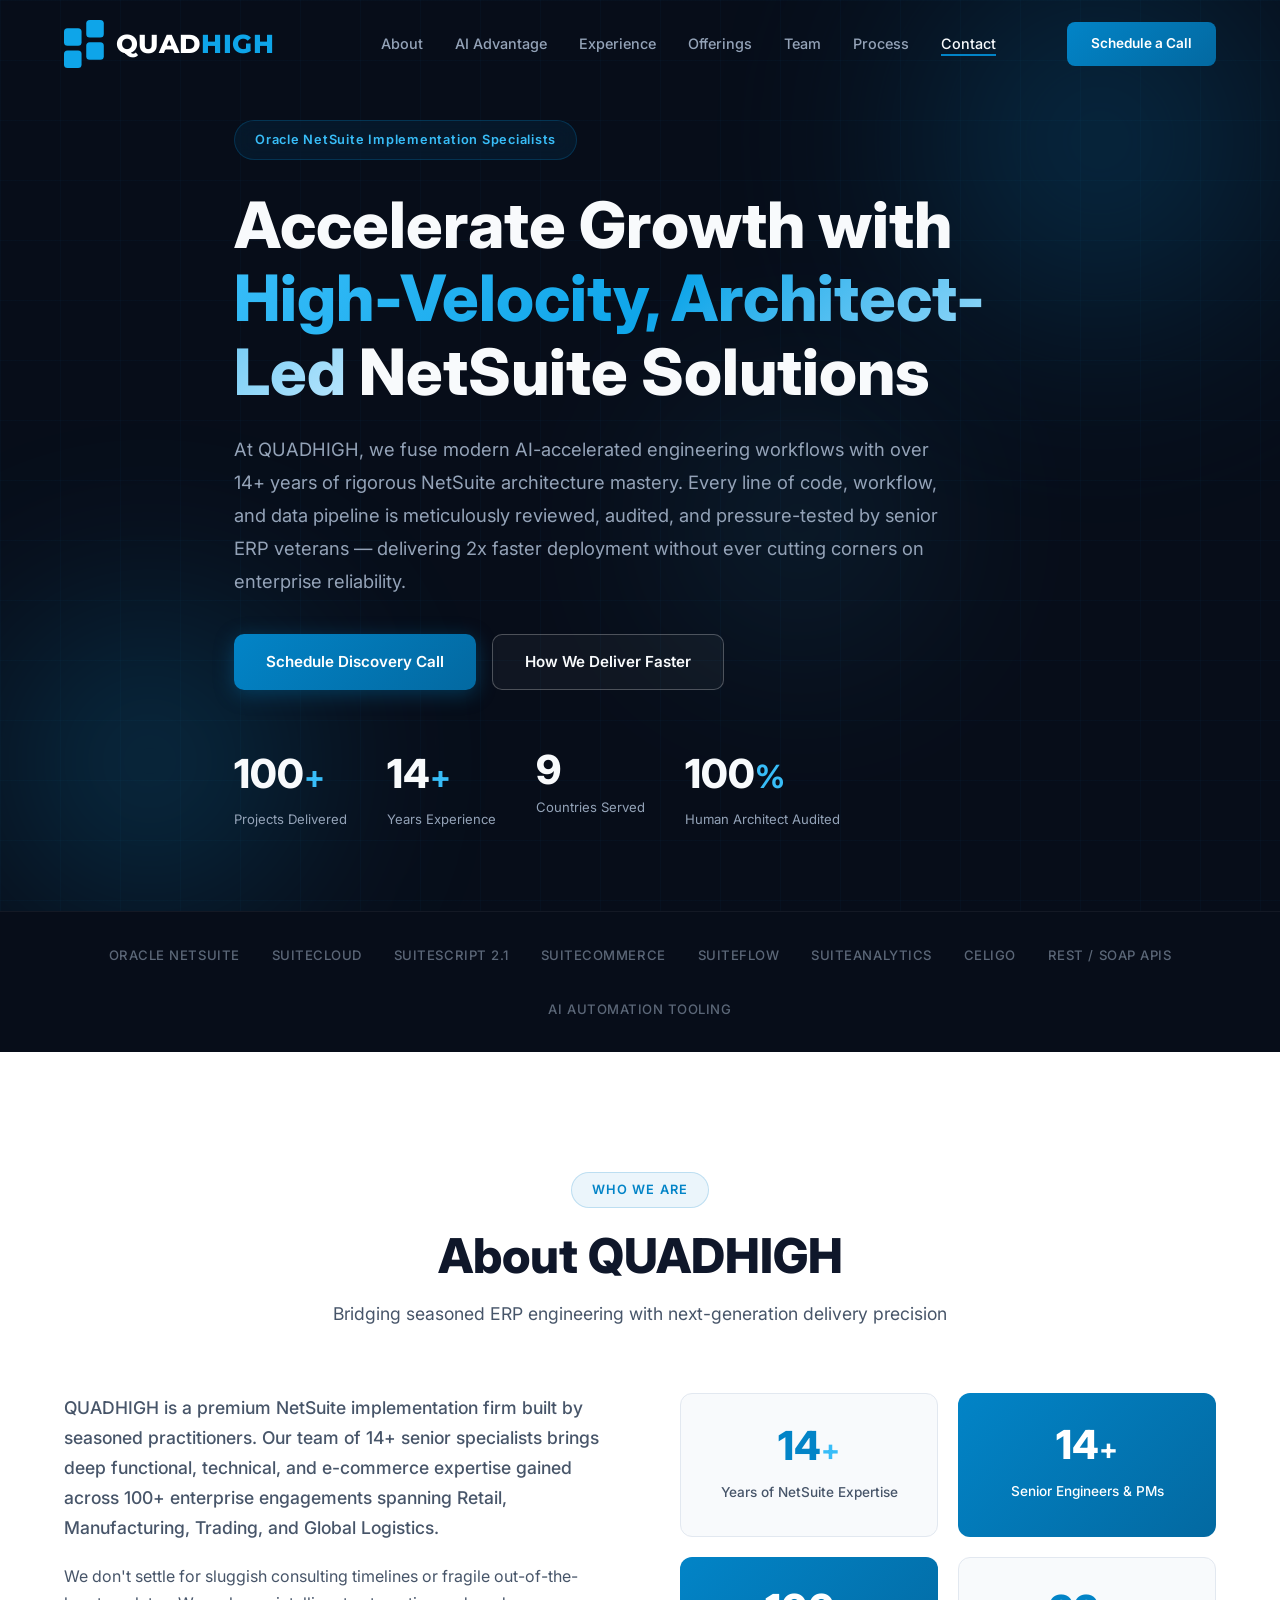
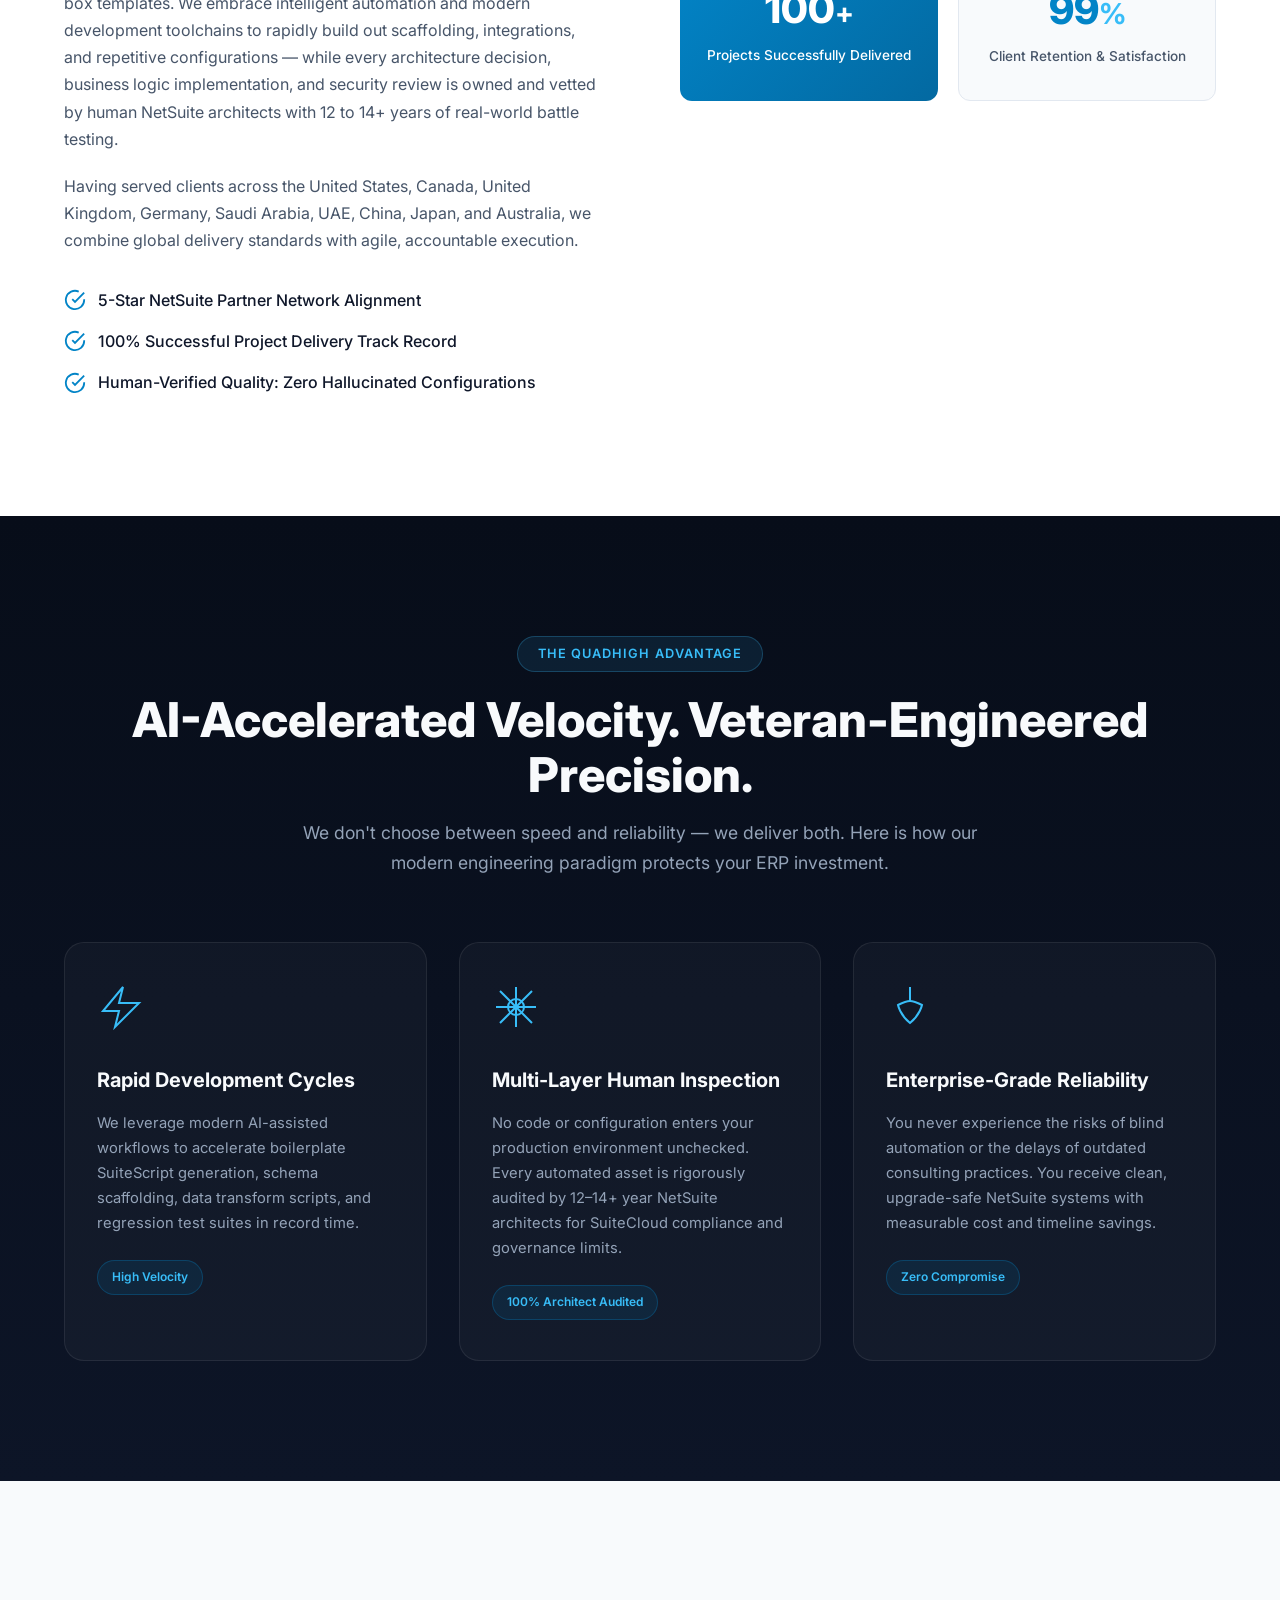
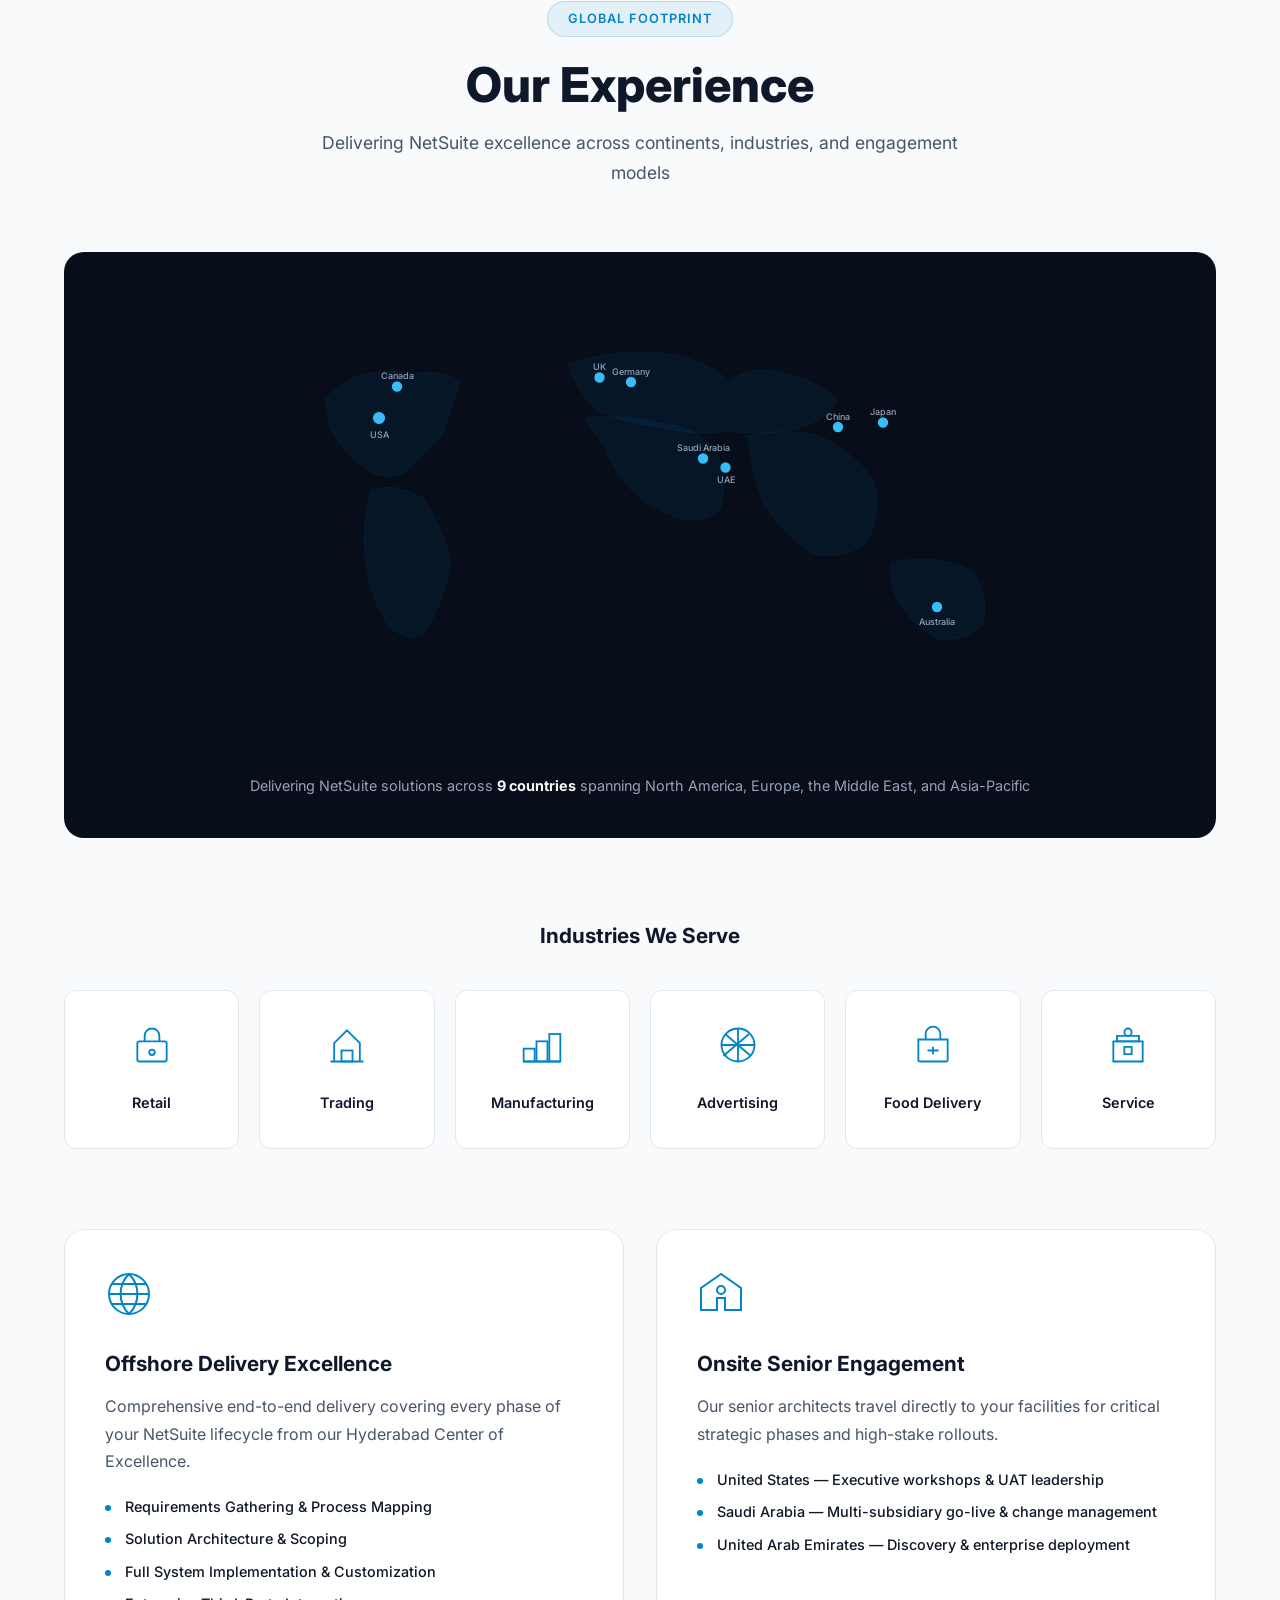
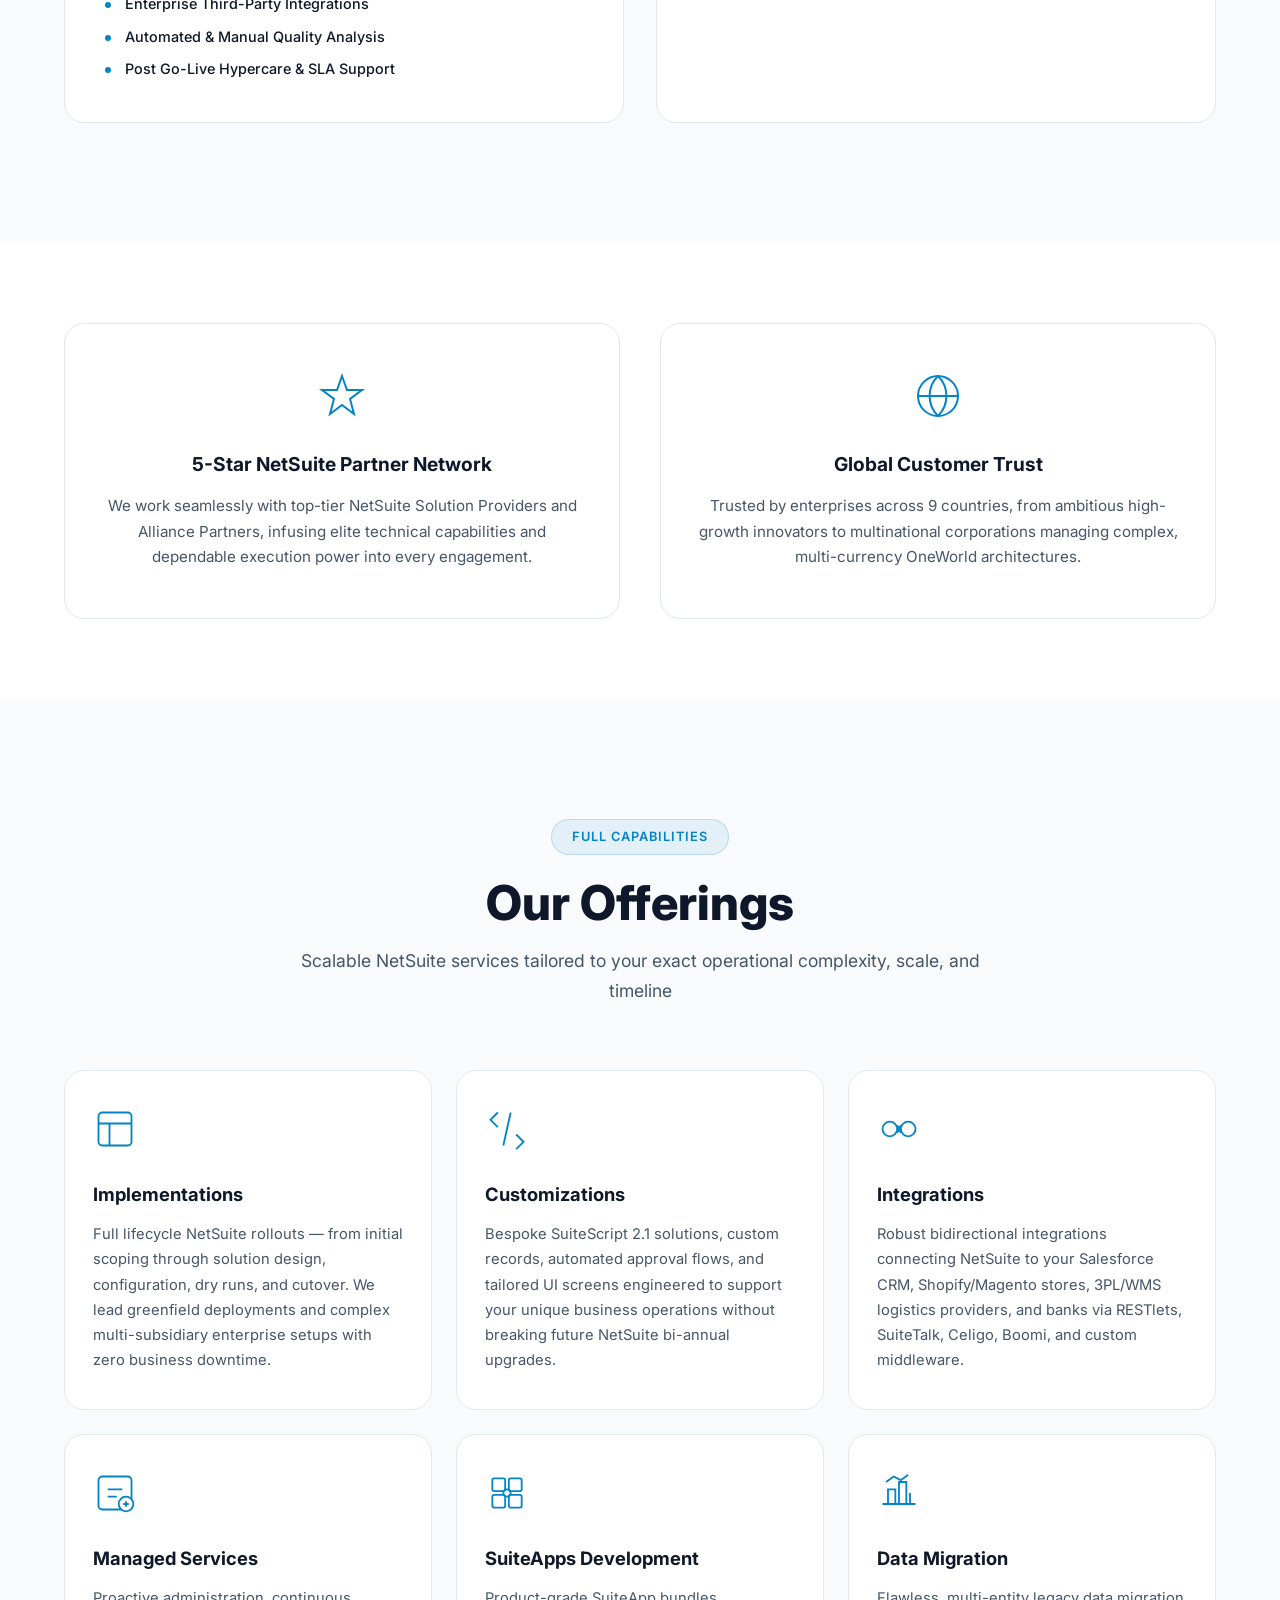
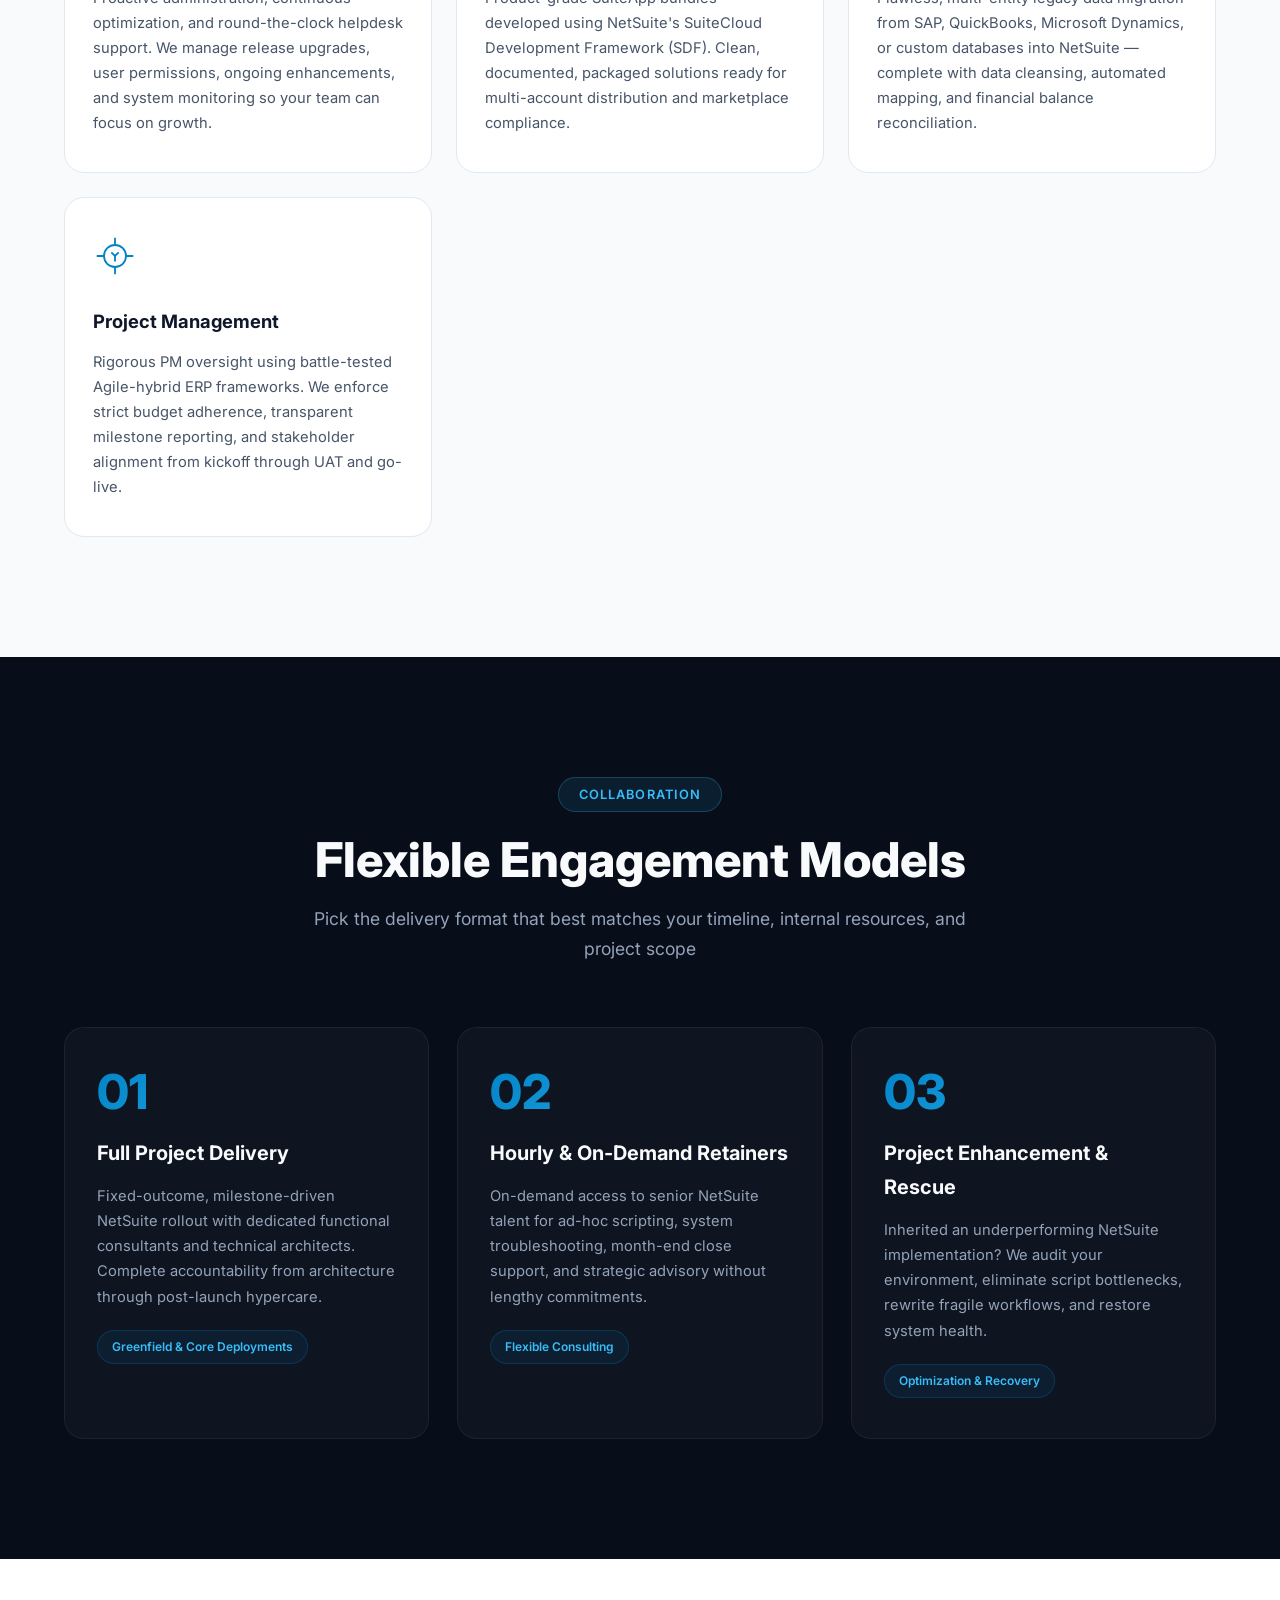
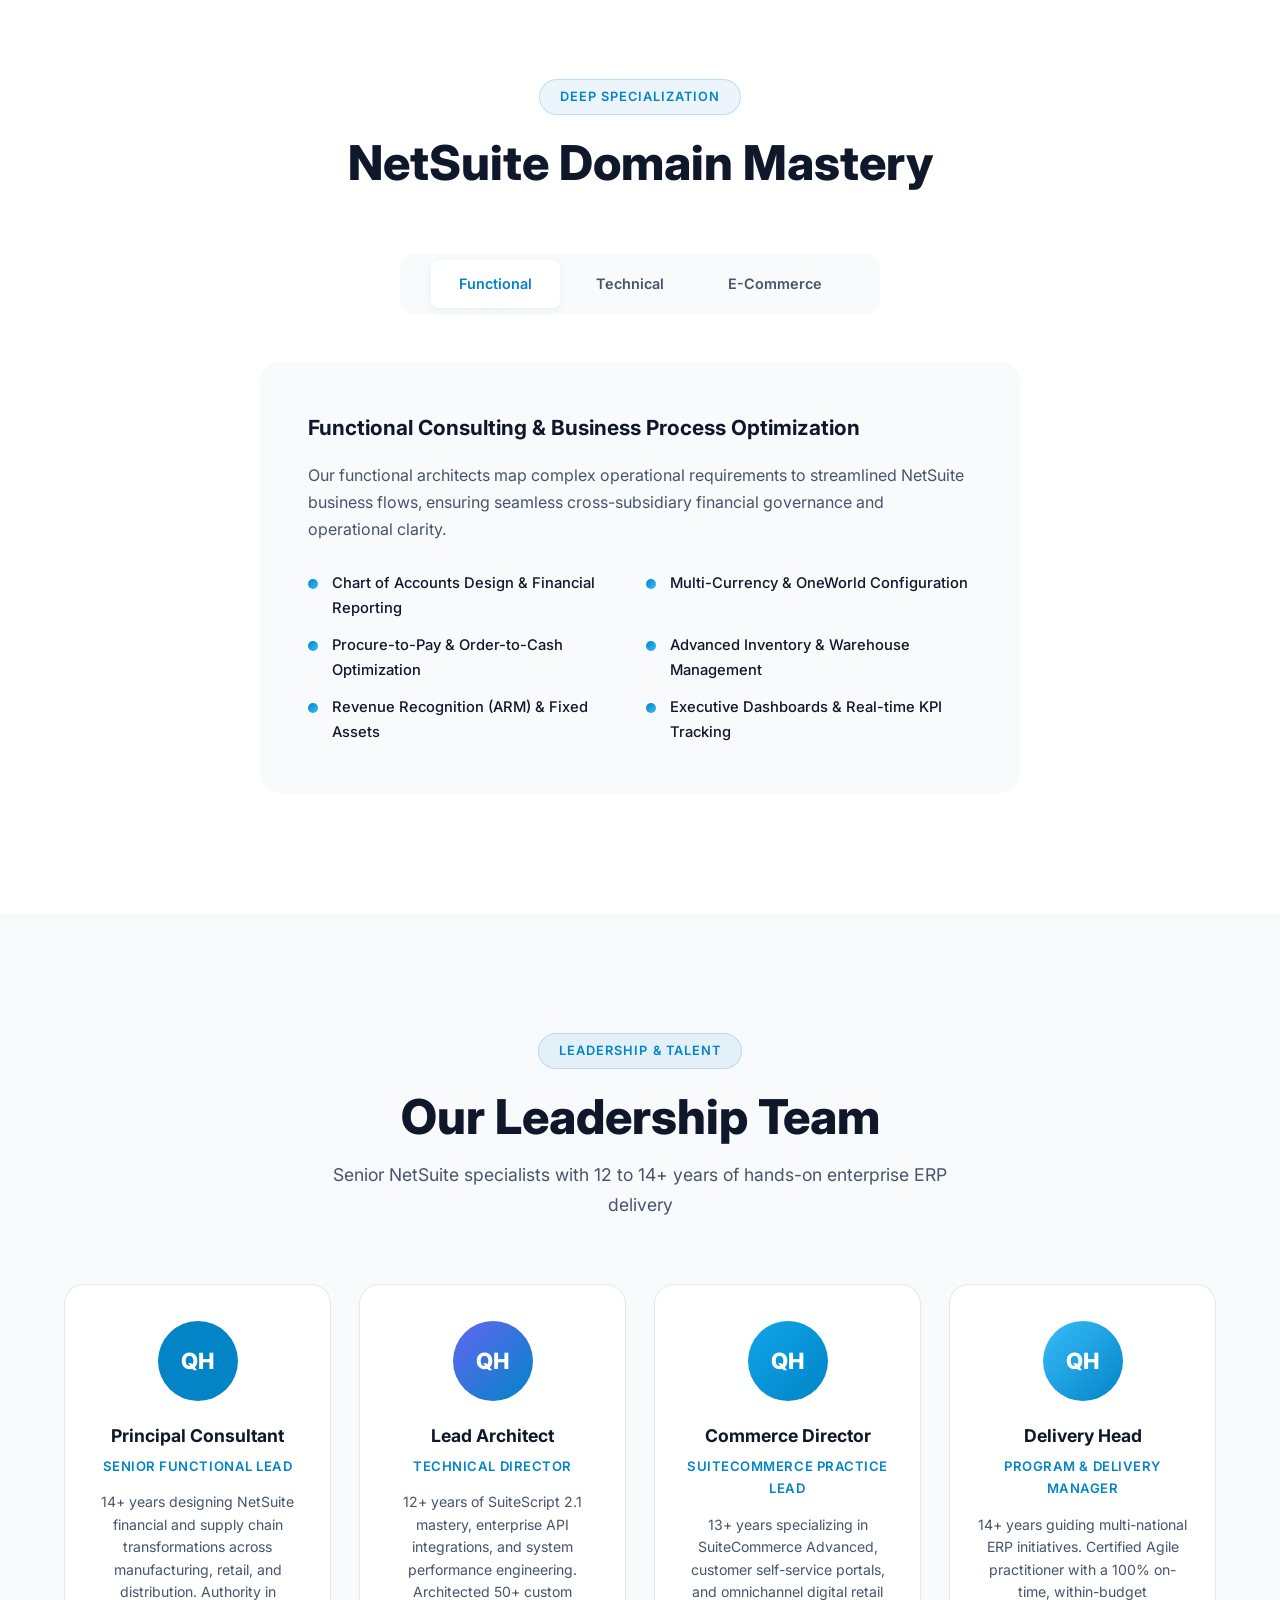
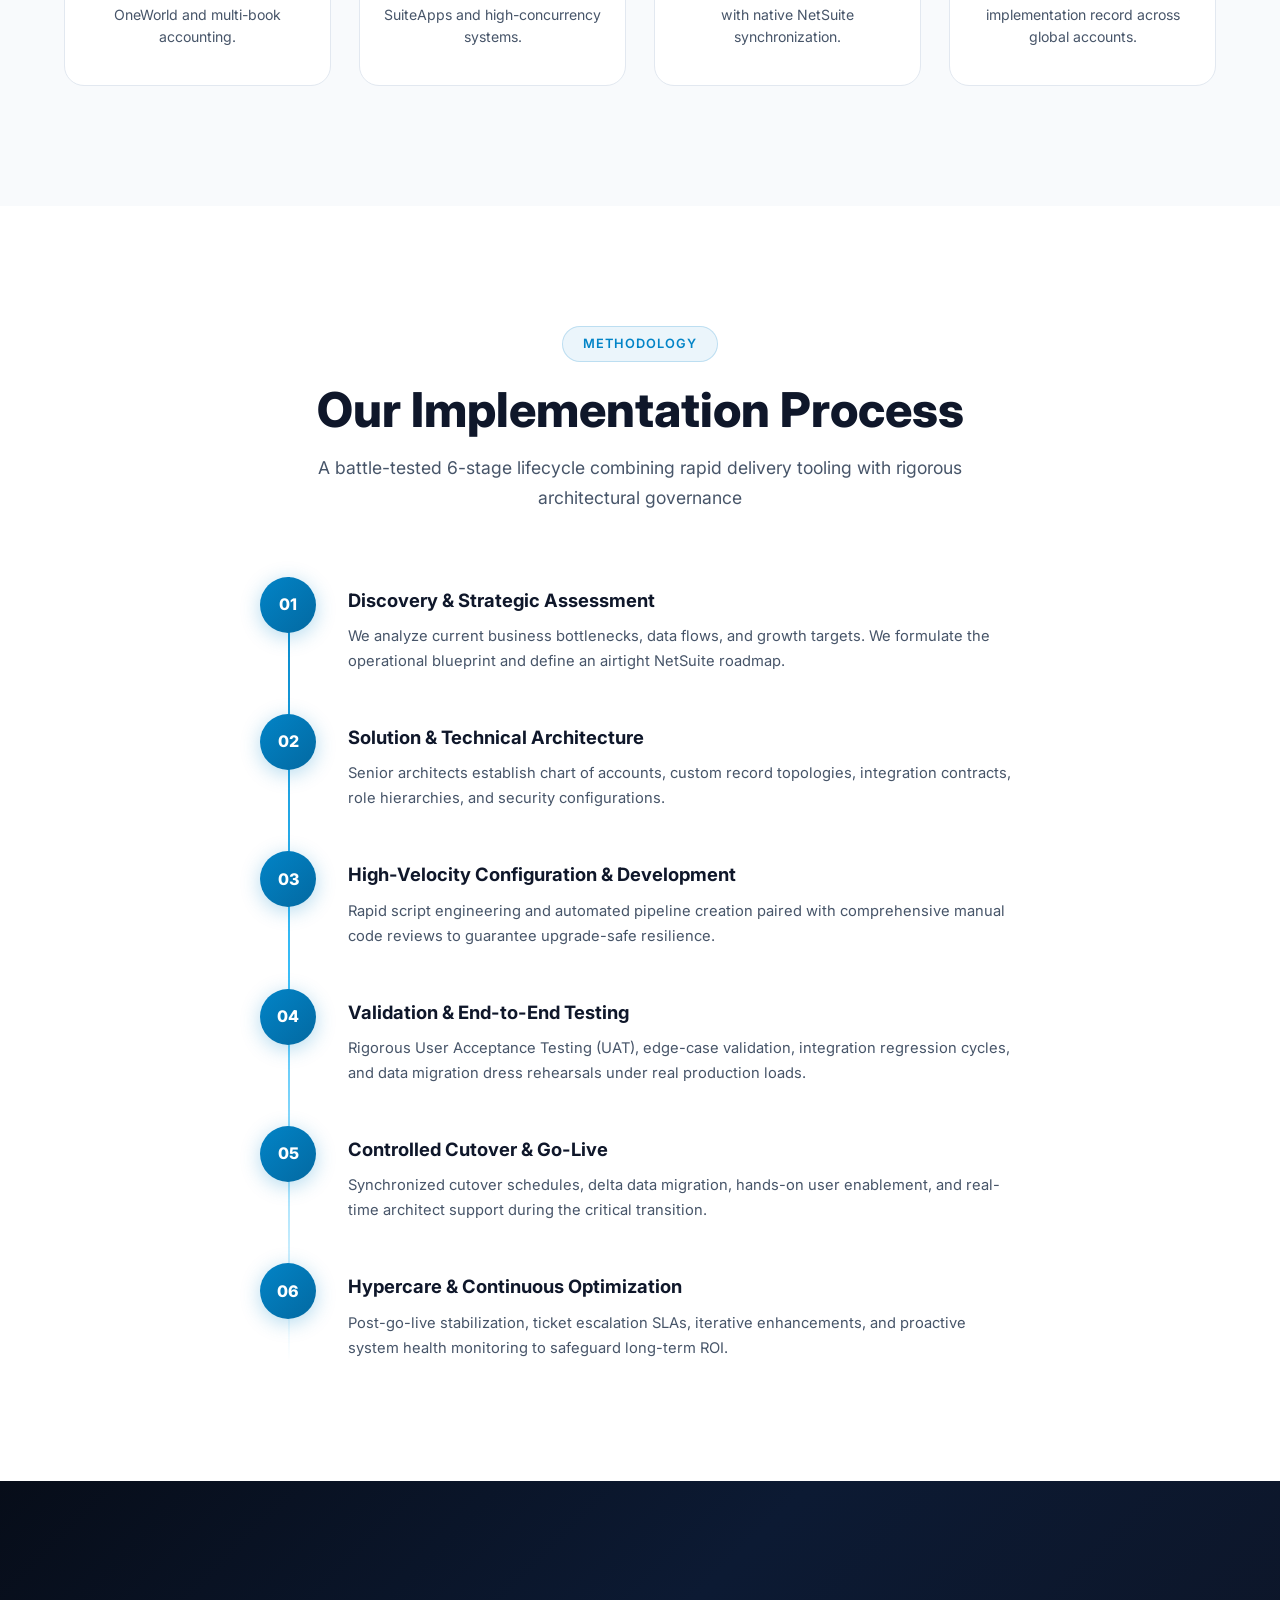
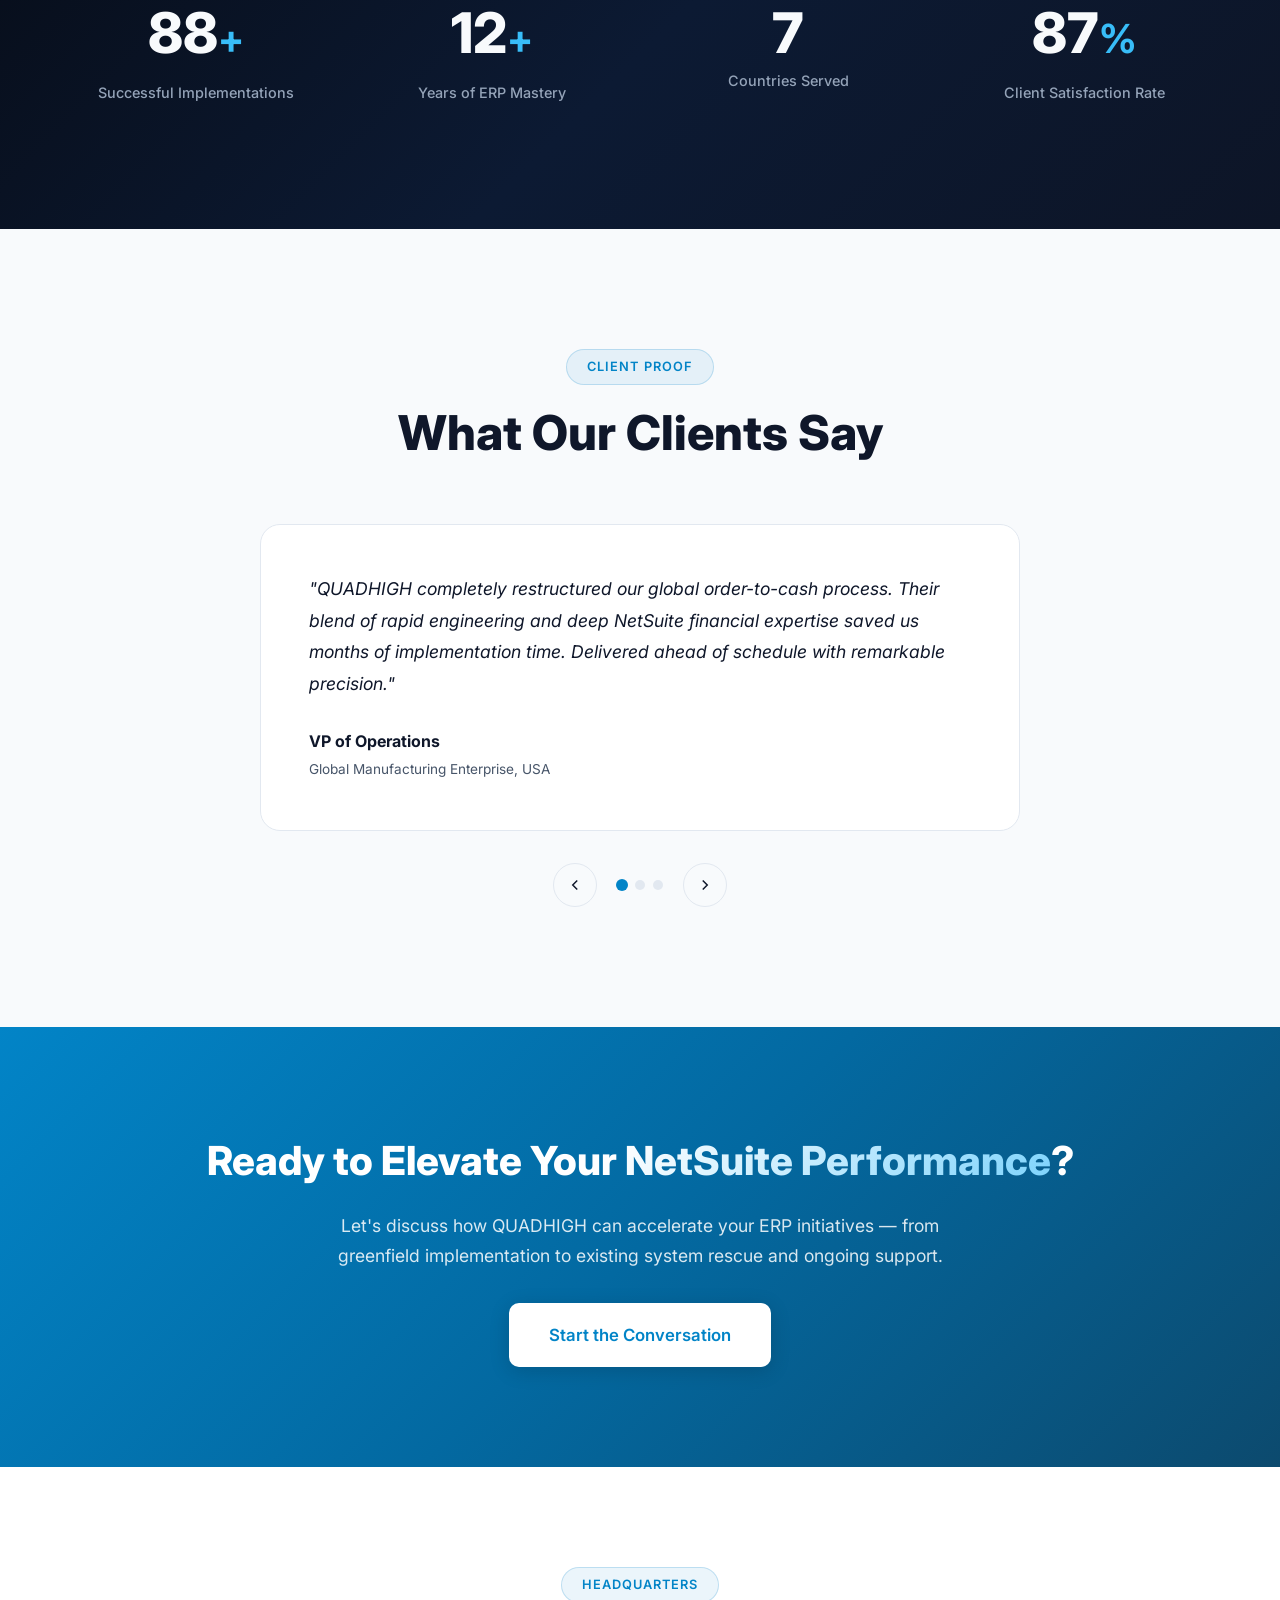
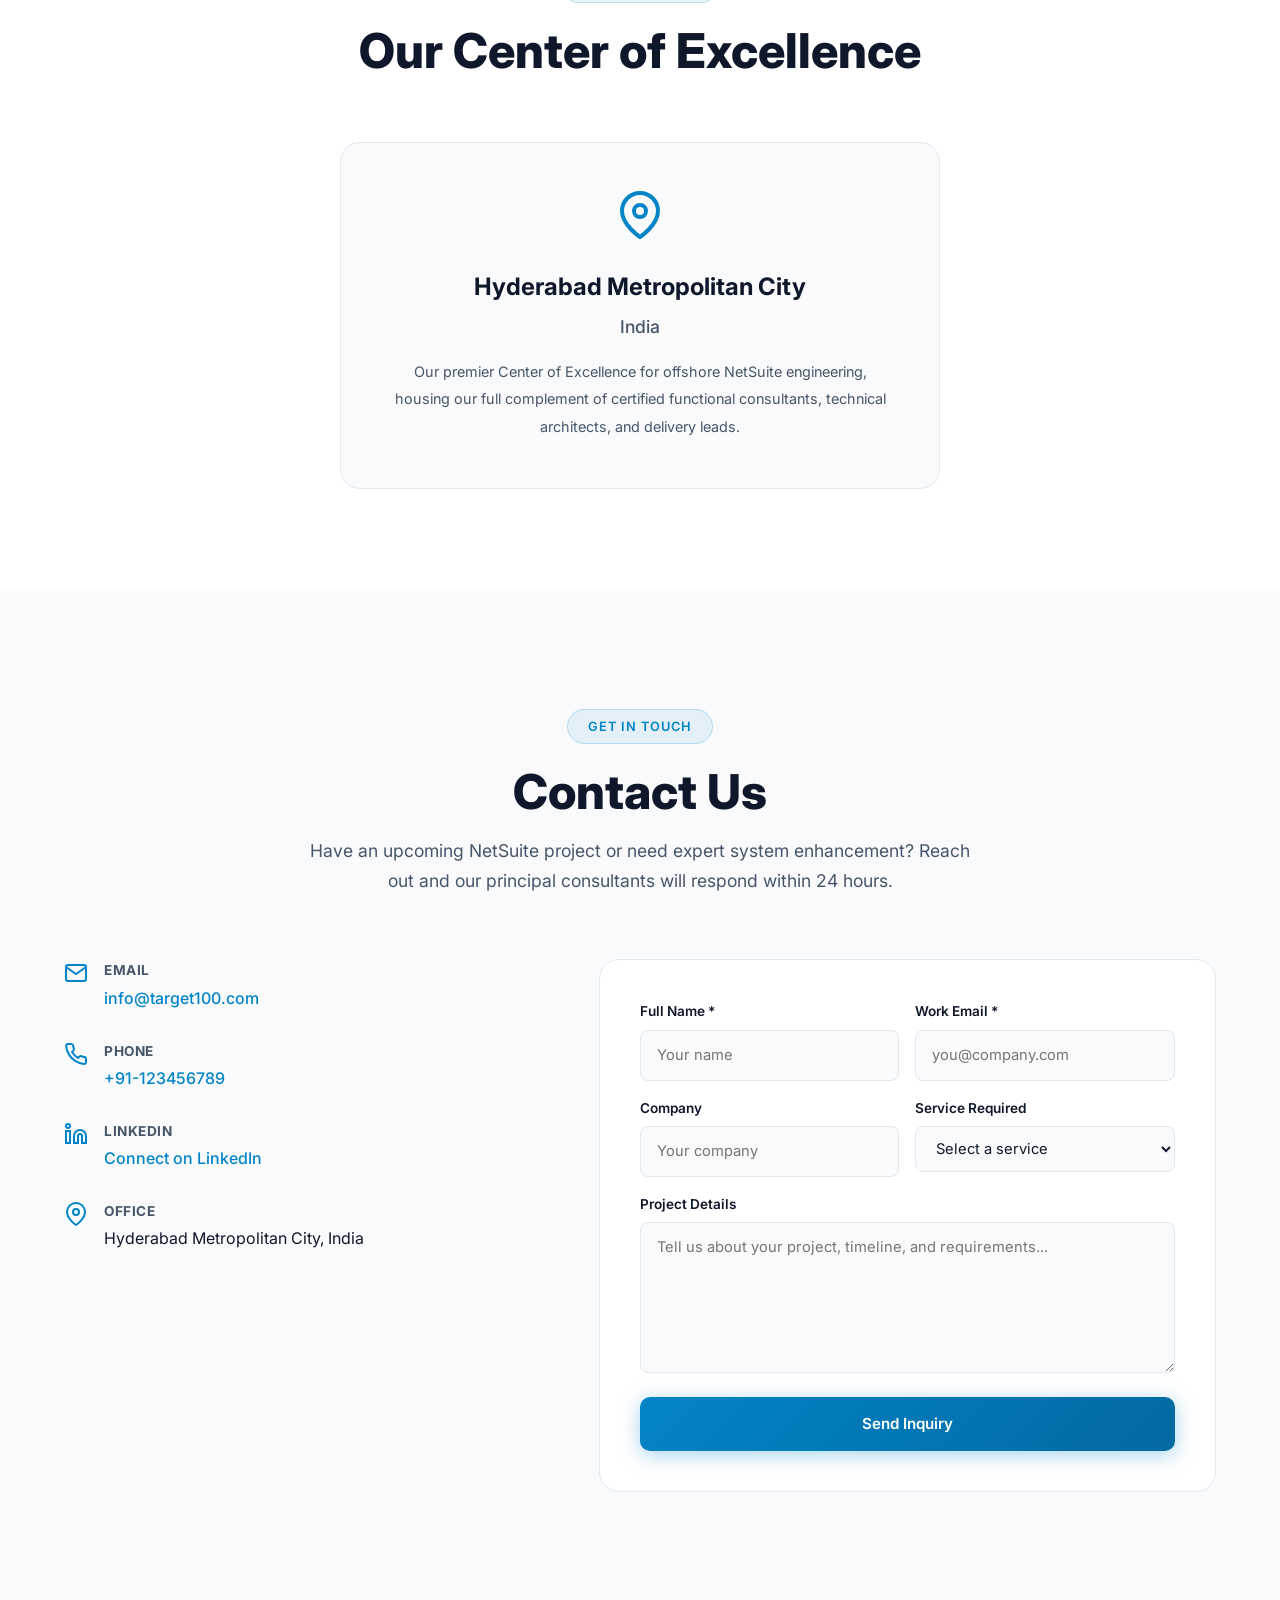
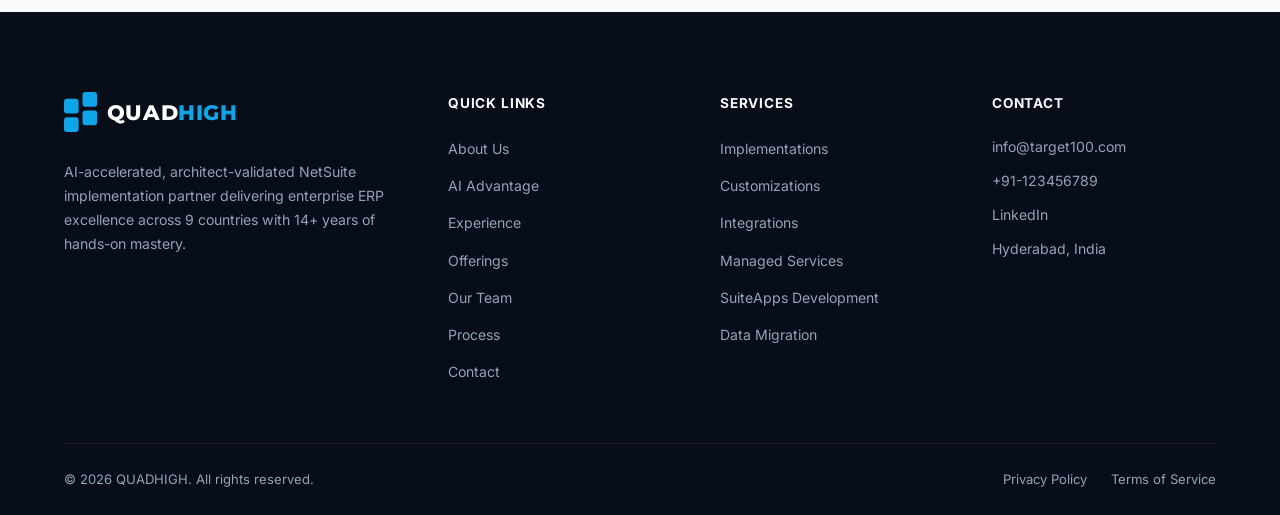
==== QUADHIGH_Website/index.html @ a8a975b9 "Add files via upload" ====
<!DOCTYPE html>
<html lang="en">
<head>
  <meta charset="UTF-8">
  <meta name="viewport" content="width=device-width, initial-scale=1.0">
  <title>QUADHIGH — Expert NetSuite Implementation Partners</title>
  <meta name="description" content="QUADHIGH delivers AI-accelerated, architect-validated NetSuite implementations, customizations, and managed services with 14+ years of expertise and 100+ successful projects worldwide.">
  <meta property="og:title" content="QUADHIGH — Expert NetSuite Implementation Partners">
  <meta property="og:description" content="Transform your enterprise with proven NetSuite ERP solutions. 100+ successful implementations across 9 countries.">
  <meta property="og:type" content="website">
  <link rel="preconnect" href="https://fonts.googleapis.com">
  <link rel="preconnect" href="https://fonts.gstatic.com" crossorigin>
  <link href="https://fonts.googleapis.com/css2?family=Inter:wght@300;400;500;600;700;800&family=Montserrat:wght@800&display=swap" rel="stylesheet">
  <link rel="stylesheet" href="css/styles.css">
</head>
<body>

<!-- ═══════════════════ NAVBAR ═══════════════════ -->
<nav class="navbar" id="navbar">
  <div class="nav-container">
    <a href="#hero" class="nav-logo">
      <svg class="brand-logo-svg" viewBox="0 0 380 82" xmlns="http://www.w3.org/2000/svg" aria-label="QUADHIGH">
        <rect x="0" y="14" width="30" height="30" rx="6" fill="#0EA5E9"/>
        <rect x="0" y="52" width="30" height="30" rx="6" fill="#0EA5E9"/>
        <rect x="38" y="0" width="30" height="30" rx="6" fill="#0EA5E9"/>
        <rect x="38" y="38" width="30" height="30" rx="6" fill="#0EA5E9"/>
        <text x="88" y="57" font-family="'Montserrat',sans-serif" font-weight="800" font-size="44" letter-spacing="0.025em">
          <tspan fill="#FFFFFF">QUAD</tspan><tspan fill="#0EA5E9">HIGH</tspan>
        </text>
      </svg>
    </a>
    <ul class="nav-menu">
      <li><a href="#about" class="nav-link">About</a></li>
      <li><a href="#ai-delivery" class="nav-link">AI Advantage</a></li>
      <li><a href="#experience" class="nav-link">Experience</a></li>
      <li><a href="#offerings" class="nav-link">Offerings</a></li>
      <li><a href="#team" class="nav-link">Team</a></li>
      <li><a href="#process" class="nav-link">Process</a></li>
      <li><a href="#contact" class="nav-link">Contact</a></li>
    </ul>
    <a href="#contact" class="nav-cta">Schedule a Call</a>
    <button class="hamburger" aria-label="Toggle menu">
      <span></span><span></span><span></span>
    </button>
  </div>
</nav>

<!-- ═══════════════════ HERO ═══════════════════ -->
<section id="hero" class="hero">
  <div class="hero-bg">
    <div class="hero-orb hero-orb--1"></div>
    <div class="hero-orb hero-orb--2"></div>
    <div class="hero-orb hero-orb--3"></div>
    <div class="hero-grid"></div>
  </div>
  <div class="container hero-content">
    <span class="hero-badge">Oracle NetSuite Implementation Specialists</span>
    <h1 class="hero-title">Accelerate Growth with<br><span class="gradient-text">High-Velocity, Architect-Led</span> NetSuite Solutions</h1>
    <p class="hero-description">At <span class="company-name">QUADHIGH</span>, we fuse modern AI-accelerated engineering workflows with over 14+ years of rigorous NetSuite architecture mastery. Every line of code, workflow, and data pipeline is meticulously reviewed, audited, and pressure-tested by senior ERP veterans — delivering 2x faster deployment without ever cutting corners on enterprise reliability.</p>
    <div class="hero-ctas">
      <a href="#contact" class="btn btn--primary">Schedule Discovery Call</a>
      <a href="#ai-delivery" class="btn btn--outline">How We Deliver Faster</a>
    </div>
    <div class="hero-stats">
      <div class="hero-stat">
        <span class="hero-stat__number counter" data-target="100">0</span><span class="hero-stat__plus">+</span>
        <span class="hero-stat__label">Projects Delivered</span>
      </div>
      <div class="hero-stat">
        <span class="hero-stat__number counter" data-target="14">0</span><span class="hero-stat__plus">+</span>
        <span class="hero-stat__label">Years Experience</span>
      </div>
      <div class="hero-stat">
        <span class="hero-stat__number counter" data-target="9">0</span>
        <span class="hero-stat__label">Countries Served</span>
      </div>
      <div class="hero-stat">
        <span class="hero-stat__number counter" data-target="100">0</span><span class="hero-stat__plus">%</span>
        <span class="hero-stat__label">Human Architect Audited</span>
      </div>
    </div>
  </div>
</section>

<!-- ═══════════════════ TRUSTED TECH ═══════════════════ -->
<section class="trusted">
  <div class="container">
    <div class="trusted-logos">
      <span>Oracle NetSuite</span><span>SuiteCloud</span><span>SuiteScript 2.1</span>
      <span>SuiteCommerce</span><span>SuiteFlow</span><span>SuiteAnalytics</span>
      <span>Celigo</span><span>REST / SOAP APIs</span><span>AI Automation Tooling</span>
    </div>
  </div>
</section>

<!-- ═══════════════════ ABOUT ═══════════════════ -->
<section id="about" class="about">
  <div class="container">
    <div class="section-header">
      <span class="section-badge">Who We Are</span>
      <h2 class="section-title">About <span class="company-name">QUADHIGH</span></h2>
      <p class="section-subtitle">Bridging seasoned ERP engineering with next-generation delivery precision</p>
    </div>
    <div class="about-grid">
      <div class="about-content">
        <p class="about-lead"><span class="company-name">QUADHIGH</span> is a premium NetSuite implementation firm built by seasoned practitioners. Our team of 14+ senior specialists brings deep functional, technical, and e-commerce expertise gained across 100+ enterprise engagements spanning Retail, Manufacturing, Trading, and Global Logistics.</p>
        <p>We don't settle for sluggish consulting timelines or fragile out-of-the-box templates. We embrace intelligent automation and modern development toolchains to rapidly build out scaffolding, integrations, and repetitive configurations — while every architecture decision, business logic implementation, and security review is owned and vetted by human NetSuite architects with 12 to 14+ years of real-world battle testing.</p>
        <p>Having served clients across the United States, Canada, United Kingdom, Germany, Saudi Arabia, UAE, China, Japan, and Australia, we combine global delivery standards with agile, accountable execution.</p>
        <div class="about-highlights">
          <div class="about-highlight">
            <svg viewBox="0 0 24 24" fill="none" stroke="currentColor" stroke-width="2"><path d="M22 11.08V12a10 10 0 1 1-5.93-9.14"/><polyline points="22 4 12 14.01 9 11.01"/></svg>
            <span>5-Star NetSuite Partner Network Alignment</span>
          </div>
          <div class="about-highlight">
            <svg viewBox="0 0 24 24" fill="none" stroke="currentColor" stroke-width="2"><path d="M22 11.08V12a10 10 0 1 1-5.93-9.14"/><polyline points="22 4 12 14.01 9 11.01"/></svg>
            <span>100% Successful Project Delivery Track Record</span>
          </div>
          <div class="about-highlight">
            <svg viewBox="0 0 24 24" fill="none" stroke="currentColor" stroke-width="2"><path d="M22 11.08V12a10 10 0 1 1-5.93-9.14"/><polyline points="22 4 12 14.01 9 11.01"/></svg>
            <span>Human-Verified Quality: Zero Hallucinated Configurations</span>
          </div>
        </div>
      </div>
      <div class="about-visual">
        <div class="about-stat-card">
          <span class="about-stat-card__number counter" data-target="14">0</span><span class="about-stat-card__plus">+</span>
          <span class="about-stat-card__label">Years of NetSuite Expertise</span>
        </div>
        <div class="about-stat-card about-stat-card--accent">
          <span class="about-stat-card__number counter" data-target="14">0</span><span class="about-stat-card__plus">+</span>
          <span class="about-stat-card__label">Senior Engineers &amp; PMs</span>
        </div>
        <div class="about-stat-card about-stat-card--accent">
          <span class="about-stat-card__number counter" data-target="100">0</span><span class="about-stat-card__plus">+</span>
          <span class="about-stat-card__label">Projects Successfully Delivered</span>
        </div>
        <div class="about-stat-card">
          <span class="about-stat-card__number counter" data-target="99">0</span><span class="about-stat-card__plus">%</span>
          <span class="about-stat-card__label">Client Retention &amp; Satisfaction</span>
        </div>
      </div>
    </div>
  </div>
</section>

<!-- ═══════════════════ AI DELIVERY ADVANTAGE ═══════════════════ -->
<section id="ai-delivery" class="ai-delivery">
  <div class="container">
    <div class="section-header section-header--light">
      <span class="section-badge section-badge--light">The QUADHIGH Advantage</span>
      <h2 class="section-title">AI-Accelerated Velocity. Veteran-Engineered Precision.</h2>
      <p class="section-subtitle">We don't choose between speed and reliability — we deliver both. Here is how our modern engineering paradigm protects your ERP investment.</p>
    </div>
    <div class="ai-pillars-grid">
      <div class="ai-pillar-card reveal">
        <div class="ai-pillar-card__icon">
          <svg viewBox="0 0 48 48" fill="none" stroke="currentColor" stroke-width="2"><path d="M26 4L6 28h16l-4 16 24-24H22l4-16z"/></svg>
        </div>
        <h3>Rapid Development Cycles</h3>
        <p>We leverage modern AI-assisted workflows to accelerate boilerplate SuiteScript generation, schema scaffolding, data transform scripts, and regression test suites in record time.</p>
        <span class="ai-pillar-card__badge">High Velocity</span>
      </div>
      <div class="ai-pillar-card reveal">
        <div class="ai-pillar-card__icon">
          <svg viewBox="0 0 48 48" fill="none" stroke="currentColor" stroke-width="2"><path d="M24 4v40M4 24h40M8 8l32 32M8 40L40 8"/><circle cx="24" cy="24" r="8"/></svg>
        </div>
        <h3>Multi-Layer Human Inspection</h3>
        <p>No code or configuration enters your production environment unchecked. Every automated asset is rigorously audited by 12–14+ year NetSuite architects for SuiteCloud compliance and governance limits.</p>
        <span class="ai-pillar-card__badge">100% Architect Audited</span>
      </div>
      <div class="ai-pillar-card reveal">
        <div class="ai-pillar-card__icon">
          <svg viewBox="0 0 48 48" fill="none" stroke="currentColor" stroke-width="2"><path d="M12 22s8-4 12-4 12 4 12 4-2 10-12 18C14 32 12 22 12 22z"/><path d="M24 4v14"/></svg>
        </div>
        <h3>Enterprise-Grade Reliability</h3>
        <p>You never experience the risks of blind automation or the delays of outdated consulting practices. You receive clean, upgrade-safe NetSuite systems with measurable cost and timeline savings.</p>
        <span class="ai-pillar-card__badge">Zero Compromise</span>
      </div>
    </div>
  </div>
</section>

<!-- ═══════════════════ EXPERIENCE ═══════════════════ -->
<section id="experience" class="experience">
  <div class="container">
    <div class="section-header">
      <span class="section-badge">Global Footprint</span>
      <h2 class="section-title">Our Experience</h2>
      <p class="section-subtitle">Delivering NetSuite excellence across continents, industries, and engagement models</p>
    </div>

    <!-- World Map -->
    <div class="experience-map">
      <div class="map-container">
        <svg class="world-map" viewBox="0 0 1000 500" xmlns="http://www.w3.org/2000/svg">
          <path class="continent" d="M150,120 Q180,80 250,90 Q280,85 300,100 Q290,130 280,160 Q260,180 240,200 Q220,210 200,200 Q170,180 155,150 Z" />
          <path class="continent" d="M200,220 Q230,210 260,230 Q280,260 290,300 Q280,350 260,380 Q240,390 220,370 Q200,340 195,300 Q190,260 200,220 Z" />
          <path class="continent" d="M420,80 Q480,60 540,70 Q580,80 600,100 Q620,80 660,90 Q700,100 720,120 Q710,140 680,150 Q640,160 600,155 Q560,160 520,150 Q480,145 450,130 Q430,110 420,80 Z" />
          <path class="continent" d="M440,140 Q480,135 520,145 Q560,150 580,170 Q600,200 590,240 Q570,260 540,250 Q510,240 490,220 Q470,200 460,170 Q445,155 440,140 Z" />
          <path class="continent" d="M620,160 Q660,150 700,160 Q740,180 760,210 Q770,250 750,280 Q720,300 690,290 Q660,270 640,240 Q625,210 620,160 Z" />
          <path class="continent" d="M780,300 Q830,290 870,310 Q890,340 880,370 Q860,390 830,385 Q800,370 785,340 Q775,320 780,300 Z" />
          <g class="map-dot" data-country="United States"><circle cx="210" cy="140" r="6"/><circle cx="210" cy="140" r="6" class="map-dot__pulse"/><text x="210" y="162" class="map-label">USA</text></g>
          <g class="map-dot" data-country="Canada"><circle cx="230" cy="105" r="5"/><circle cx="230" cy="105" r="5" class="map-dot__pulse"/><text x="230" y="97" class="map-label">Canada</text></g>
          <g class="map-dot" data-country="United Kingdom"><circle cx="455" cy="95" r="5"/><circle cx="455" cy="95" r="5" class="map-dot__pulse"/><text x="455" y="87" class="map-label">UK</text></g>
          <g class="map-dot" data-country="Germany"><circle cx="490" cy="100" r="5"/><circle cx="490" cy="100" r="5" class="map-dot__pulse"/><text x="490" y="92" class="map-label">Germany</text></g>
          <g class="map-dot" data-country="Saudi Arabia"><circle cx="570" cy="185" r="5"/><circle cx="570" cy="185" r="5" class="map-dot__pulse"/><text x="570" y="177" class="map-label">Saudi Arabia</text></g>
          <g class="map-dot" data-country="UAE"><circle cx="595" cy="195" r="5"/><circle cx="595" cy="195" r="5" class="map-dot__pulse"/><text x="595" y="212" class="map-label">UAE</text></g>
          <g class="map-dot" data-country="China"><circle cx="720" cy="150" r="5"/><circle cx="720" cy="150" r="5" class="map-dot__pulse"/><text x="720" y="142" class="map-label">China</text></g>
          <g class="map-dot" data-country="Japan"><circle cx="770" cy="145" r="5"/><circle cx="770" cy="145" r="5" class="map-dot__pulse"/><text x="770" y="137" class="map-label">Japan</text></g>
          <g class="map-dot" data-country="Australia"><circle cx="830" cy="350" r="5"/><circle cx="830" cy="350" r="5" class="map-dot__pulse"/><text x="830" y="370" class="map-label">Australia</text></g>
        </svg>
        <p class="map-caption">Delivering NetSuite solutions across <strong>9 countries</strong> spanning North America, Europe, the Middle East, and Asia-Pacific</p>
      </div>
    </div>

    <!-- Industries -->
    <div class="experience-industries">
      <h3 class="experience-subtitle">Industries We Serve</h3>
      <div class="industries-grid">
        <div class="industry-card reveal">
          <div class="industry-card__icon">
            <svg viewBox="0 0 48 48" fill="none" stroke="currentColor" stroke-width="2"><rect x="8" y="20" width="32" height="22" rx="2"/><path d="M16 20V14a8 8 0 0 1 16 0v6"/><circle cx="24" cy="32" r="3"/></svg>
          </div>
          <span>Retail</span>
        </div>
        <div class="industry-card reveal">
          <div class="industry-card__icon">
            <svg viewBox="0 0 48 48" fill="none" stroke="currentColor" stroke-width="2"><path d="M6 42h36M10 42V22l14-14 14 14v20"/><rect x="18" y="30" width="12" height="12"/></svg>
          </div>
          <span>Trading</span>
        </div>
        <div class="industry-card reveal">
          <div class="industry-card__icon">
            <svg viewBox="0 0 48 48" fill="none" stroke="currentColor" stroke-width="2"><rect x="4" y="28" width="12" height="14"/><rect x="18" y="20" width="12" height="22"/><rect x="32" y="12" width="12" height="30"/><path d="M4 42h40"/></svg>
          </div>
          <span>Manufacturing</span>
        </div>
        <div class="industry-card reveal">
          <div class="industry-card__icon">
            <svg viewBox="0 0 48 48" fill="none" stroke="currentColor" stroke-width="2"><circle cx="24" cy="24" r="18"/><path d="M24 6v36M6 24h36M10 12l28 24M36 12L8 36"/></svg>
          </div>
          <span>Advertising</span>
        </div>
        <div class="industry-card reveal">
          <div class="industry-card__icon">
            <svg viewBox="0 0 48 48" fill="none" stroke="currentColor" stroke-width="2"><path d="M8 18h32v22a2 2 0 0 1-2 2H10a2 2 0 0 1-2-2V18z"/><path d="M16 18V12a8 8 0 0 1 16 0v6"/><path d="M18 30h12M24 26v8"/></svg>
          </div>
          <span>Food Delivery</span>
        </div>
        <div class="industry-card reveal">
          <div class="industry-card__icon">
            <svg viewBox="0 0 48 48" fill="none" stroke="currentColor" stroke-width="2"><path d="M12 14h24v6H12z"/><path d="M8 20h32v22H8z"/><path d="M20 26h8v8h-8z"/><circle cx="24" cy="10" r="4"/></svg>
          </div>
          <span>Service</span>
        </div>
      </div>
    </div>

    <!-- Support Models -->
    <div class="experience-support">
      <div class="support-card reveal">
        <div class="support-card__icon">
          <svg viewBox="0 0 48 48" fill="none" stroke="currentColor" stroke-width="2"><circle cx="24" cy="24" r="20"/><path d="M24 4a28 28 0 0 1 0 40M24 4a28 28 0 0 0 0 40M4 24h40M6 14h36M6 34h36"/></svg>
        </div>
        <h3>Offshore Delivery Excellence</h3>
        <p>Comprehensive end-to-end delivery covering every phase of your NetSuite lifecycle from our Hyderabad Center of Excellence.</p>
        <ul class="support-card__list">
          <li>Requirements Gathering &amp; Process Mapping</li>
          <li>Solution Architecture &amp; Scoping</li>
          <li>Full System Implementation &amp; Customization</li>
          <li>Enterprise Third-Party Integrations</li>
          <li>Automated &amp; Manual Quality Analysis</li>
          <li>Post Go-Live Hypercare &amp; SLA Support</li>
        </ul>
      </div>
      <div class="support-card reveal">
        <div class="support-card__icon">
          <svg viewBox="0 0 48 48" fill="none" stroke="currentColor" stroke-width="2"><path d="M24 4L4 18v22h16V28h8v12h16V18L24 4z"/><circle cx="24" cy="20" r="4"/></svg>
        </div>
        <h3>Onsite Senior Engagement</h3>
        <p>Our senior architects travel directly to your facilities for critical strategic phases and high-stake rollouts.</p>
        <ul class="support-card__list">
          <li>United States — Executive workshops &amp; UAT leadership</li>
          <li>Saudi Arabia — Multi-subsidiary go-live &amp; change management</li>
          <li>United Arab Emirates — Discovery &amp; enterprise deployment</li>
        </ul>
      </div>
    </div>
  </div>
</section>

<!-- ═══════════════════ CLIENTS & PARTNERS ═══════════════════ -->
<section class="partners">
  <div class="container">
    <div class="partners-content">
      <div class="partners-item reveal">
        <svg viewBox="0 0 48 48" fill="none" stroke="currentColor" stroke-width="2"><polygon points="24,4 29,18 44,18 32,27 36,42 24,33 12,42 16,27 4,18 19,18"/></svg>
        <h3>5-Star NetSuite Partner Network</h3>
        <p>We work seamlessly with top-tier NetSuite Solution Providers and Alliance Partners, infusing elite technical capabilities and dependable execution power into every engagement.</p>
      </div>
      <div class="partners-item reveal">
        <svg viewBox="0 0 48 48" fill="none" stroke="currentColor" stroke-width="2"><circle cx="24" cy="24" r="20"/><path d="M24 4a28 28 0 0 1 0 40M24 4a28 28 0 0 0 0 40M4 24h40"/></svg>
        <h3>Global Customer Trust</h3>
        <p>Trusted by enterprises across 9 countries, from ambitious high-growth innovators to multinational corporations managing complex, multi-currency OneWorld architectures.</p>
      </div>
    </div>
  </div>
</section>

<!-- ═══════════════════ OFFERINGS ═══════════════════ -->
<section id="offerings" class="offerings">
  <div class="container">
    <div class="section-header">
      <span class="section-badge">Full Capabilities</span>
      <h2 class="section-title">Our Offerings</h2>
      <p class="section-subtitle">Scalable NetSuite services tailored to your exact operational complexity, scale, and timeline</p>
    </div>
    <div class="offerings-grid">
      <!-- 1 -->
      <div class="offering-card reveal">
        <div class="offering-card__icon">
          <svg viewBox="0 0 48 48" fill="none" stroke="currentColor" stroke-width="2"><rect x="6" y="6" width="36" height="36" rx="4"/><path d="M6 18h36"/><path d="M18 18v24"/></svg>
        </div>
        <h3 class="offering-card__title">Implementations</h3>
        <p class="offering-card__desc">Full lifecycle NetSuite rollouts — from initial scoping through solution design, configuration, dry runs, and cutover. We lead greenfield deployments and complex multi-subsidiary enterprise setups with zero business downtime.</p>
      </div>
      <!-- 2 -->
      <div class="offering-card reveal">
        <div class="offering-card__icon">
          <svg viewBox="0 0 48 48" fill="none" stroke="currentColor" stroke-width="2"><path d="M14 6l-8 8 8 8"/><path d="M34 30l8 8-8 8"/><path d="M28 6L20 42"/></svg>
        </div>
        <h3 class="offering-card__title">Customizations</h3>
        <p class="offering-card__desc">Bespoke SuiteScript 2.1 solutions, custom records, automated approval flows, and tailored UI screens engineered to support your unique business operations without breaking future NetSuite bi-annual upgrades.</p>
      </div>
      <!-- 3 -->
      <div class="offering-card reveal">
        <div class="offering-card__icon">
          <svg viewBox="0 0 48 48" fill="none" stroke="currentColor" stroke-width="2"><circle cx="14" cy="24" r="8"/><circle cx="34" cy="24" r="8"/><path d="M22 20c2 2.5 2 5.5 0 8"/><path d="M26 20c-2 2.5-2 5.5 0 8"/></svg>
        </div>
        <h3 class="offering-card__title">Integrations</h3>
        <p class="offering-card__desc">Robust bidirectional integrations connecting NetSuite to your Salesforce CRM, Shopify/Magento stores, 3PL/WMS logistics providers, and banks via RESTlets, SuiteTalk, Celigo, Boomi, and custom middleware.</p>
      </div>
      <!-- 4 -->
      <div class="offering-card reveal">
        <div class="offering-card__icon">
          <svg viewBox="0 0 48 48" fill="none" stroke="currentColor" stroke-width="2"><rect x="6" y="6" width="36" height="36" rx="4"/><path d="M16 20h16M16 28h10"/><circle cx="36" cy="36" r="8" fill="var(--color-bg-white)" stroke="currentColor"/><path d="M33 36h6M36 33v6"/></svg>
        </div>
        <h3 class="offering-card__title">Managed Services</h3>
        <p class="offering-card__desc">Proactive administration, continuous optimization, and round-the-clock helpdesk support. We manage release upgrades, user permissions, ongoing enhancements, and system monitoring so your team can focus on growth.</p>
      </div>
      <!-- 5 -->
      <div class="offering-card reveal">
        <div class="offering-card__icon">
          <svg viewBox="0 0 48 48" fill="none" stroke="currentColor" stroke-width="2"><rect x="8" y="8" width="14" height="14" rx="2"/><rect x="26" y="8" width="14" height="14" rx="2"/><rect x="8" y="26" width="14" height="14" rx="2"/><rect x="26" y="26" width="14" height="14" rx="2"/><circle cx="24" cy="24" r="4"/></svg>
        </div>
        <h3 class="offering-card__title">SuiteApps Development</h3>
        <p class="offering-card__desc">Product-grade SuiteApp bundles developed using NetSuite's SuiteCloud Development Framework (SDF). Clean, documented, packaged solutions ready for multi-account distribution and marketplace compliance.</p>
      </div>
      <!-- 6 -->
      <div class="offering-card reveal">
        <div class="offering-card__icon">
          <svg viewBox="0 0 48 48" fill="none" stroke="currentColor" stroke-width="2"><path d="M6 36h36"/><path d="M12 36V20h8v16"/><path d="M24 36V12h8v24"/><path d="M36 36V24"/><path d="M10 12l8-6 8 4 8-6"/></svg>
        </div>
        <h3 class="offering-card__title">Data Migration</h3>
        <p class="offering-card__desc">Flawless, multi-entity legacy data migration from SAP, QuickBooks, Microsoft Dynamics, or custom databases into NetSuite — complete with data cleansing, automated mapping, and financial balance reconciliation.</p>
      </div>
      <!-- 7 -->
      <div class="offering-card reveal">
        <div class="offering-card__icon">
          <svg viewBox="0 0 48 48" fill="none" stroke="currentColor" stroke-width="2"><path d="M24 4v8M24 36v8M4 24h8M36 24h8"/><circle cx="24" cy="24" r="12"/><path d="M20 20l4 4 4-4"/><path d="M24 24v6"/></svg>
        </div>
        <h3 class="offering-card__title">Project Management</h3>
        <p class="offering-card__desc">Rigorous PM oversight using battle-tested Agile-hybrid ERP frameworks. We enforce strict budget adherence, transparent milestone reporting, and stakeholder alignment from kickoff through UAT and go-live.</p>
      </div>
    </div>
  </div>
</section>

<!-- ═══════════════════ ENGAGEMENT MODELS ═══════════════════ -->
<section id="engagement" class="engagement">
  <div class="container">
    <div class="section-header section-header--light">
      <span class="section-badge section-badge--light">Collaboration</span>
      <h2 class="section-title">Flexible Engagement Models</h2>
      <p class="section-subtitle">Pick the delivery format that best matches your timeline, internal resources, and project scope</p>
    </div>
    <div class="engagement-grid">
      <div class="engagement-card reveal">
        <div class="engagement-card__number">01</div>
        <h3>Full Project Delivery</h3>
        <p>Fixed-outcome, milestone-driven NetSuite rollout with dedicated functional consultants and technical architects. Complete accountability from architecture through post-launch hypercare.</p>
        <span class="engagement-card__tag">Greenfield &amp; Core Deployments</span>
      </div>
      <div class="engagement-card reveal">
        <div class="engagement-card__number">02</div>
        <h3>Hourly &amp; On-Demand Retainers</h3>
        <p>On-demand access to senior NetSuite talent for ad-hoc scripting, system troubleshooting, month-end close support, and strategic advisory without lengthy commitments.</p>
        <span class="engagement-card__tag">Flexible Consulting</span>
      </div>
      <div class="engagement-card reveal">
        <div class="engagement-card__number">03</div>
        <h3>Project Enhancement &amp; Rescue</h3>
        <p>Inherited an underperforming NetSuite implementation? We audit your environment, eliminate script bottlenecks, rewrite fragile workflows, and restore system health.</p>
        <span class="engagement-card__tag">Optimization &amp; Recovery</span>
      </div>
    </div>
  </div>
</section>

<!-- ═══════════════════ EXPERTISE ═══════════════════ -->
<section id="expertise" class="expertise">
  <div class="container">
    <div class="section-header">
      <span class="section-badge">Deep Specialization</span>
      <h2 class="section-title">NetSuite Domain Mastery</h2>
    </div>
    <div class="expertise-tabs">
      <button class="expertise-tab expertise-tab--active" data-tab="functional">Functional</button>
      <button class="expertise-tab" data-tab="technical">Technical</button>
      <button class="expertise-tab" data-tab="ecommerce">E-Commerce</button>
    </div>
    <div class="expertise-panels">
      <div class="expertise-panel expertise-panel--active" data-panel="functional">
        <div class="expertise-panel__content">
          <h3>Functional Consulting &amp; Business Process Optimization</h3>
          <p>Our functional architects map complex operational requirements to streamlined NetSuite business flows, ensuring seamless cross-subsidiary financial governance and operational clarity.</p>
          <ul class="expertise-panel__list">
            <li>Chart of Accounts Design &amp; Financial Reporting</li>
            <li>Multi-Currency &amp; OneWorld Configuration</li>
            <li>Procure-to-Pay &amp; Order-to-Cash Optimization</li>
            <li>Advanced Inventory &amp; Warehouse Management</li>
            <li>Revenue Recognition (ARM) &amp; Fixed Assets</li>
            <li>Executive Dashboards &amp; Real-time KPI Tracking</li>
          </ul>
        </div>
      </div>
      <div class="expertise-panel" data-panel="technical">
        <div class="expertise-panel__content">
          <h3>Technical Architecture &amp; Custom Development</h3>
          <p>Our technical team builds scalable, upgrade-safe extensions using NetSuite SuiteCloud's full toolkit, adhering strictly to enterprise coding standards and governance budgets.</p>
          <ul class="expertise-panel__list">
            <li>SuiteScript 2.0 / 2.1 — User Event, Client, Map/Reduce, Scheduled</li>
            <li>RESTlets, Suitelets &amp; Custom API Endpoints</li>
            <li>SuiteFlow Automated Business Workflows</li>
            <li>Advanced Saved Searches &amp; SuiteAnalytics Workbooks</li>
            <li>High-Volume Data Pipelines &amp; Third-Party Connectors</li>
            <li>Script Governance &amp; Concurrency Performance Tuning</li>
          </ul>
        </div>
      </div>
      <div class="expertise-panel" data-panel="ecommerce">
        <div class="expertise-panel__content">
          <h3>SuiteCommerce &amp; Omnichannel Commerce</h3>
          <p>We architect and deliver responsive SuiteCommerce storefronts and self-service B2B customer portals directly connected to your NetSuite inventory and order management backbone.</p>
          <ul class="expertise-panel__list">
            <li>SuiteCommerce Advanced (SCA) &amp; SuiteCommerce Standard</li>
            <li>Bespoke Theme &amp; Extension Development</li>
            <li>B2B Customer Portals &amp; Dynamic Tiered Pricing</li>
            <li>Secure Payment Gateway Integrations</li>
            <li>Frictionless Checkout Flow &amp; UX Optimization</li>
            <li>Storefront Speed &amp; Technical SEO Optimization</li>
          </ul>
        </div>
      </div>
    </div>
  </div>
</section>

<!-- ═══════════════════ TEAM ═══════════════════ -->
<section id="team" class="team">
  <div class="container">
    <div class="section-header">
      <span class="section-badge">Leadership &amp; Talent</span>
      <h2 class="section-title">Our Leadership Team</h2>
      <p class="section-subtitle">Senior NetSuite specialists with 12 to 14+ years of hands-on enterprise ERP delivery</p>
    </div>
    <div class="team-grid">
      <div class="team-card reveal">
        <div class="team-card__photo" style="--accent: #0284c7;">
          <span class="team-card__initials">QH</span>
        </div>
        <h3 class="team-card__name">Principal Consultant</h3>
        <span class="team-card__role">Senior Functional Lead</span>
        <p class="team-card__bio">14+ years designing NetSuite financial and supply chain transformations across manufacturing, retail, and distribution. Authority in OneWorld and multi-book accounting.</p>
      </div>
      <div class="team-card reveal">
        <div class="team-card__photo" style="--accent: #6366f1;">
          <span class="team-card__initials">QH</span>
        </div>
        <h3 class="team-card__name">Lead Architect</h3>
        <span class="team-card__role">Technical Director</span>
        <p class="team-card__bio">12+ years of SuiteScript 2.1 mastery, enterprise API integrations, and system performance engineering. Architected 50+ custom SuiteApps and high-concurrency systems.</p>
      </div>
      <div class="team-card reveal">
        <div class="team-card__photo" style="--accent: #0ea5e9;">
          <span class="team-card__initials">QH</span>
        </div>
        <h3 class="team-card__name">Commerce Director</h3>
        <span class="team-card__role">SuiteCommerce Practice Lead</span>
        <p class="team-card__bio">13+ years specializing in SuiteCommerce Advanced, customer self-service portals, and omnichannel digital retail with native NetSuite synchronization.</p>
      </div>
      <div class="team-card reveal">
        <div class="team-card__photo" style="--accent: #38bdf8;">
          <span class="team-card__initials">QH</span>
        </div>
        <h3 class="team-card__name">Delivery Head</h3>
        <span class="team-card__role">Program &amp; Delivery Manager</span>
        <p class="team-card__bio">14+ years guiding multi-national ERP initiatives. Certified Agile practitioner with a 100% on-time, within-budget implementation record across global accounts.</p>
      </div>
    </div>
  </div>
</section>

<!-- ═══════════════════ PROCESS ═══════════════════ -->
<section id="process" class="process">
  <div class="container">
    <div class="section-header">
      <span class="section-badge">Methodology</span>
      <h2 class="section-title">Our Implementation Process</h2>
      <p class="section-subtitle">A battle-tested 6-stage lifecycle combining rapid delivery tooling with rigorous architectural governance</p>
    </div>
    <div class="process-timeline">
      <div class="process-step reveal">
        <div class="process-step__number">01</div>
        <div class="process-step__content">
          <h3>Discovery &amp; Strategic Assessment</h3>
          <p>We analyze current business bottlenecks, data flows, and growth targets. We formulate the operational blueprint and define an airtight NetSuite roadmap.</p>
        </div>
      </div>
      <div class="process-step reveal">
        <div class="process-step__number">02</div>
        <div class="process-step__content">
          <h3>Solution &amp; Technical Architecture</h3>
          <p>Senior architects establish chart of accounts, custom record topologies, integration contracts, role hierarchies, and security configurations.</p>
        </div>
      </div>
      <div class="process-step reveal">
        <div class="process-step__number">03</div>
        <div class="process-step__content">
          <h3>High-Velocity Configuration &amp; Development</h3>
          <p>Rapid script engineering and automated pipeline creation paired with comprehensive manual code reviews to guarantee upgrade-safe resilience.</p>
        </div>
      </div>
      <div class="process-step reveal">
        <div class="process-step__number">04</div>
        <div class="process-step__content">
          <h3>Validation &amp; End-to-End Testing</h3>
          <p>Rigorous User Acceptance Testing (UAT), edge-case validation, integration regression cycles, and data migration dress rehearsals under real production loads.</p>
        </div>
      </div>
      <div class="process-step reveal">
        <div class="process-step__number">05</div>
        <div class="process-step__content">
          <h3>Controlled Cutover &amp; Go-Live</h3>
          <p>Synchronized cutover schedules, delta data migration, hands-on user enablement, and real-time architect support during the critical transition.</p>
        </div>
      </div>
      <div class="process-step reveal">
        <div class="process-step__number">06</div>
        <div class="process-step__content">
          <h3>Hypercare &amp; Continuous Optimization</h3>
          <p>Post-go-live stabilization, ticket escalation SLAs, iterative enhancements, and proactive system health monitoring to safeguard long-term ROI.</p>
        </div>
      </div>
    </div>
  </div>
</section>

<!-- ═══════════════════ SUCCESS STATS ═══════════════════ -->
<section class="success">
  <div class="container">
    <div class="success-grid">
      <div class="success-item reveal">
        <span class="success-item__number counter" data-target="100">0</span><span class="success-item__plus">+</span>
        <span class="success-item__label">Successful Implementations</span>
      </div>
      <div class="success-item reveal">
        <span class="success-item__number counter" data-target="14">0</span><span class="success-item__plus">+</span>
        <span class="success-item__label">Years of ERP Mastery</span>
      </div>
      <div class="success-item reveal">
        <span class="success-item__number counter" data-target="9">0</span>
        <span class="success-item__label">Countries Served</span>
      </div>
      <div class="success-item reveal">
        <span class="success-item__number counter" data-target="99">0</span><span class="success-item__plus">%</span>
        <span class="success-item__label">Client Satisfaction Rate</span>
      </div>
    </div>
  </div>
</section>

<!-- ═══════════════════ TESTIMONIALS ═══════════════════ -->
<section id="testimonials" class="testimonials">
  <div class="container">
    <div class="section-header">
      <span class="section-badge">Client Proof</span>
      <h2 class="section-title">What Our Clients Say</h2>
    </div>
    <div class="testimonial-slider">
      <div class="testimonial-track">
        <div class="testimonial-card testimonial-card--active">
          <div class="testimonial-card__quote">"<span class="company-name">QUADHIGH</span> completely restructured our global order-to-cash process. Their blend of rapid engineering and deep NetSuite financial expertise saved us months of implementation time. Delivered ahead of schedule with remarkable precision."</div>
          <div class="testimonial-card__author">
            <strong>VP of Operations</strong>
            <span>Global Manufacturing Enterprise, USA</span>
          </div>
        </div>
        <div class="testimonial-card">
          <div class="testimonial-card__quote">"We inherited a struggling NetSuite instance from a previous partner that was plagued by script failures. The <span class="company-name">QUADHIGH</span> team audited the environment, re-architected customizations for upgrade safety, and completed a multi-country OneWorld rollout flawlessly."</div>
          <div class="testimonial-card__author">
            <strong>Head of Enterprise Systems</strong>
            <span>Multi-National Trading Group, UAE</span>
          </div>
        </div>
        <div class="testimonial-card">
          <div class="testimonial-card__quote">"Their SuiteCommerce architects built us an enterprise B2B portal that transformed our customer order flow. The back-office synchronization was seamless, and the team's transparent, architect-reviewed approach gave our board complete confidence."</div>
          <div class="testimonial-card__author">
            <strong>Director of Digital Commerce</strong>
            <span>Retail &amp; Distribution Brand, UK</span>
          </div>
        </div>
      </div>
      <div class="testimonial-controls">
        <button class="testimonial-prev" aria-label="Previous testimonial">
          <svg viewBox="0 0 24 24" fill="none" stroke="currentColor" stroke-width="2"><polyline points="15 18 9 12 15 6"/></svg>
        </button>
        <div class="testimonial-dots">
          <button class="testimonial-dot testimonial-dot--active" data-index="0" aria-label="Testimonial 1"></button>
          <button class="testimonial-dot" data-index="1" aria-label="Testimonial 2"></button>
          <button class="testimonial-dot" data-index="2" aria-label="Testimonial 3"></button>
        </div>
        <button class="testimonial-next" aria-label="Next testimonial">
          <svg viewBox="0 0 24 24" fill="none" stroke="currentColor" stroke-width="2"><polyline points="9 18 15 12 9 6"/></svg>
        </button>
      </div>
    </div>
  </div>
</section>

<!-- ═══════════════════ CTA BANNER ═══════════════════ -->
<section class="cta-banner">
  <div class="container">
    <h2>Ready to Elevate Your <span class="gradient-text">NetSuite Performance</span>?</h2>
    <p>Let's discuss how <span class="company-name">QUADHIGH</span> can accelerate your ERP initiatives — from greenfield implementation to existing system rescue and ongoing support.</p>
    <a href="#contact" class="btn btn--primary btn--lg">Start the Conversation</a>
  </div>
</section>

<!-- ═══════════════════ OFFICE ═══════════════════ -->
<section class="office">
  <div class="container">
    <div class="section-header">
      <span class="section-badge">Headquarters</span>
      <h2 class="section-title">Our Center of Excellence</h2>
    </div>
    <div class="office-content">
      <div class="office-info">
        <div class="office-pin">
          <svg viewBox="0 0 24 24" fill="none" stroke="currentColor" stroke-width="2"><path d="M21 10c0 7-9 13-9 13s-9-6-9-13a9 9 0 0 1 18 0z"/><circle cx="12" cy="10" r="3"/></svg>
        </div>
        <h3>Hyderabad Metropolitan City</h3>
        <p>India</p>
        <span class="office-detail">Our premier Center of Excellence for offshore NetSuite engineering, housing our full complement of certified functional consultants, technical architects, and delivery leads.</span>
      </div>
    </div>
  </div>
</section>

<!-- ═══════════════════ CONTACT ═══════════════════ -->
<section id="contact" class="contact">
  <div class="container">
    <div class="section-header">
      <span class="section-badge">Get In Touch</span>
      <h2 class="section-title">Contact Us</h2>
      <p class="section-subtitle">Have an upcoming NetSuite project or need expert system enhancement? Reach out and our principal consultants will respond within 24 hours.</p>
    </div>
    <div class="contact-grid">
      <div class="contact-info">
        <div class="contact-item">
          <svg viewBox="0 0 24 24" fill="none" stroke="currentColor" stroke-width="2"><path d="M4 4h16c1.1 0 2 .9 2 2v12c0 1.1-.9 2-2 2H4c-1.1 0-2-.9-2-2V6c0-1.1.9-2 2-2z"/><polyline points="22,6 12,13 2,6"/></svg>
          <div>
            <strong>Email</strong>
            <a href="mailto:info@target100.com" class="config-email">info@target100.com</a>
          </div>
        </div>
        <div class="contact-item">
          <svg viewBox="0 0 24 24" fill="none" stroke="currentColor" stroke-width="2"><path d="M22 16.92v3a2 2 0 0 1-2.18 2 19.79 19.79 0 0 1-8.63-3.07 19.5 19.5 0 0 1-6-6 19.79 19.79 0 0 1-3.07-8.67A2 2 0 0 1 4.11 2h3a2 2 0 0 1 2 1.72c.127.96.361 1.903.7 2.81a2 2 0 0 1-.45 2.11L8.09 9.91a16 16 0 0 0 6 6l1.27-1.27a2 2 0 0 1 2.11-.45c.907.339 1.85.573 2.81.7A2 2 0 0 1 22 16.92z"/></svg>
          <div>
            <strong>Phone</strong>
            <a href="tel:+91123456789" class="config-phone">+91-123456789</a>
          </div>
        </div>
        <div class="contact-item">
          <svg viewBox="0 0 24 24" fill="none" stroke="currentColor" stroke-width="2"><path d="M16 8a6 6 0 0 1 6 6v7h-4v-7a2 2 0 0 0-4 0v7h-4v-7a6 6 0 0 1 6-6z"/><rect x="2" y="9" width="4" height="12"/><circle cx="4" cy="4" r="2"/></svg>
          <div>
            <strong>LinkedIn</strong>
            <a href="https://www.linkedin.com/" target="_blank" rel="noopener" class="config-linkedin">Connect on LinkedIn</a>
          </div>
        </div>
        <div class="contact-item">
          <svg viewBox="0 0 24 24" fill="none" stroke="currentColor" stroke-width="2"><path d="M21 10c0 7-9 13-9 13s-9-6-9-13a9 9 0 0 1 18 0z"/><circle cx="12" cy="10" r="3"/></svg>
          <div>
            <strong>Office</strong>
            <span>Hyderabad Metropolitan City, India</span>
          </div>
        </div>
      </div>
      <form class="contact-form" id="contactForm">
        <div class="form-row">
          <div class="form-group">
            <label for="name">Full Name *</label>
            <input type="text" id="name" name="name" required placeholder="Your name">
          </div>
          <div class="form-group">
            <label for="email">Work Email *</label>
            <input type="email" id="email" name="email" required placeholder="you@company.com">
          </div>
        </div>
        <div class="form-row">
          <div class="form-group">
            <label for="company">Company</label>
            <input type="text" id="company" name="company" placeholder="Your company">
          </div>
          <div class="form-group">
            <label for="service">Service Required</label>
            <select id="service" name="service">
              <option value="">Select a service</option>
              <option value="implementation">NetSuite Implementation</option>
              <option value="customization">Customizations</option>
              <option value="integration">Integrations</option>
              <option value="managed">Managed Services</option>
              <option value="suiteapps">SuiteApps Development</option>
              <option value="migration">Data Migration</option>
              <option value="support">Hourly Support</option>
              <option value="enhancement">Project Enhancement</option>
            </select>
          </div>
        </div>
        <div class="form-group">
          <label for="message">Project Details</label>
          <textarea id="message" name="message" rows="5" placeholder="Tell us about your project, timeline, and requirements..."></textarea>
        </div>
        <button type="submit" class="btn btn--primary btn--full">Send Inquiry</button>
        <div class="form-success" id="formSuccess">
          <svg viewBox="0 0 24 24" fill="none" stroke="currentColor" stroke-width="2"><path d="M22 11.08V12a10 10 0 1 1-5.93-9.14"/><polyline points="22 4 12 14.01 9 11.01"/></svg>
          <p>Thank you! Your inquiry has been received. Our team will get back to you within 24 hours.</p>
        </div>
      </form>
    </div>
  </div>
</section>

<!-- ═══════════════════ FOOTER ═══════════════════ -->
<footer class="footer">
  <div class="container">
    <div class="footer-grid">
      <div class="footer-brand">
        <a href="#hero" class="footer-logo">
          <svg class="brand-logo-svg brand-logo-svg--footer" viewBox="0 0 380 82" xmlns="http://www.w3.org/2000/svg" aria-label="QUADHIGH">
            <rect x="0" y="14" width="30" height="30" rx="6" fill="#0EA5E9"/>
            <rect x="0" y="52" width="30" height="30" rx="6" fill="#0EA5E9"/>
            <rect x="38" y="0" width="30" height="30" rx="6" fill="#0EA5E9"/>
            <rect x="38" y="38" width="30" height="30" rx="6" fill="#0EA5E9"/>
            <text x="88" y="57" font-family="'Montserrat',sans-serif" font-weight="800" font-size="44" letter-spacing="0.025em">
              <tspan fill="#FFFFFF">QUAD</tspan><tspan fill="#0EA5E9">HIGH</tspan>
            </text>
          </svg>
        </a>
        <p>AI-accelerated, architect-validated NetSuite implementation partner delivering enterprise ERP excellence across 9 countries with 14+ years of hands-on mastery.</p>
      </div>
      <div class="footer-links">
        <h4>Quick Links</h4>
        <ul>
          <li><a href="#about">About Us</a></li>
          <li><a href="#ai-delivery">AI Advantage</a></li>
          <li><a href="#experience">Experience</a></li>
          <li><a href="#offerings">Offerings</a></li>
          <li><a href="#team">Our Team</a></li>
          <li><a href="#process">Process</a></li>
          <li><a href="#contact">Contact</a></li>
        </ul>
      </div>
      <div class="footer-links">
        <h4>Services</h4>
        <ul>
          <li><a href="#offerings">Implementations</a></li>
          <li><a href="#offerings">Customizations</a></li>
          <li><a href="#offerings">Integrations</a></li>
          <li><a href="#offerings">Managed Services</a></li>
          <li><a href="#offerings">SuiteApps Development</a></li>
          <li><a href="#offerings">Data Migration</a></li>
        </ul>
      </div>
      <div class="footer-contact">
        <h4>Contact</h4>
        <ul>
          <li><a href="mailto:info@target100.com" class="config-email">info@target100.com</a></li>
          <li><a href="tel:+91123456789" class="config-phone">+91-123456789</a></li>
          <li><a href="https://www.linkedin.com/" target="_blank" rel="noopener" class="config-linkedin">LinkedIn</a></li>
          <li>Hyderabad, India</li>
        </ul>
      </div>
    </div>
    <div class="footer-bottom">
      <p>&copy; <span class="config-year">2026</span> <span class="company-name">QUADHIGH</span>. All rights reserved.</p>
      <div class="footer-legal">
        <a href="#">Privacy Policy</a>
        <a href="#">Terms of Service</a>
      </div>
    </div>
  </div>
</footer>

<script src="js/config.js"></script>
<script src="js/main.js"></script>
</body>
</html>
---- QUADHIGH_Website/css/styles.css ----
/* ═══════════════════════════════════════════════════════
   QUADHIGH — Styles
   Modern, production-ready CSS for NetSuite consulting
   ═══════════════════════════════════════════════════════ */

/* ── Custom Properties ──────────────────────────────── */
:root {
  --color-bg-dark: #070d19;
  --color-bg-dark-alt: #0d1527;
  --color-bg-light: #f8fafc;
  --color-bg-white: #ffffff;
  --color-accent: #0284c7;             /* QUADHIGH Cyan/Blue */
  --color-accent-light: #38bdf8;
  --color-accent-hover: #0369a1;
  --color-accent-secondary: #0ea5e9;
  --color-accent-secondary-light: #7dd3fc;
  --color-text-white: #f8fafc;
  --color-text-dark: #0f172a;
  --color-text-muted: #94a3b8;
  --color-text-muted-dark: #475569;
  --color-border: #e2e8f0;
  --color-border-dark: #1e293b;
  --color-gradient-start: #0284c7;
  --color-gradient-mid: #38bdf8;
  --color-gradient-end: #0ea5e9;
  --color-success: #10b981;
  --font-family: 'Inter', -apple-system, BlinkMacSystemFont, 'Segoe UI', sans-serif;
  --container-max: 1200px;
  --radius: 12px;
  --radius-lg: 20px;
  --transition: 0.3s cubic-bezier(0.4, 0, 0.2, 1);
}

/* ── Reset ──────────────────────────────────────────── */
*, *::before, *::after { box-sizing: border-box; margin: 0; padding: 0; }
html { scroll-behavior: smooth; -webkit-text-size-adjust: 100%; }
body {
  font-family: var(--font-family);
  font-size: 1rem;
  line-height: 1.7;
  color: var(--color-text-dark);
  background: var(--color-bg-white);
  overflow-x: hidden;
  -webkit-font-smoothing: antialiased;
}
a { color: inherit; text-decoration: none; }
ul { list-style: none; }
img { max-width: 100%; display: block; }
button { cursor: pointer; border: none; background: none; font: inherit; color: inherit; }
input, select, textarea { font: inherit; }

/* ── Scrollbar ──────────────────────────────────────── */
::-webkit-scrollbar { width: 8px; }
::-webkit-scrollbar-track { background: var(--color-bg-dark); }
::-webkit-scrollbar-thumb { background: var(--color-accent); border-radius: 4px; }

/* ── Container ──────────────────────────────────────── */
.container { max-width: var(--container-max); margin: 0 auto; padding: 0 24px; }

/* ── Section Headers ────────────────────────────────── */
.section-header { text-align: center; margin-bottom: 64px; }
.section-badge {
  display: inline-block;
  padding: 6px 20px;
  border-radius: 50px;
  font-size: 0.8rem;
  font-weight: 600;
  letter-spacing: 0.08em;
  text-transform: uppercase;
  color: var(--color-accent);
  background: rgba(2,132,199,0.08);
  border: 1px solid rgba(2,132,199,0.2);
  margin-bottom: 20px;
}
.section-badge--light {
  color: var(--color-accent-light);
  background: rgba(56,189,248,0.1);
  border-color: rgba(56,189,248,0.25);
}
.section-title {
  font-size: clamp(2rem, 4vw, 3rem);
  font-weight: 800;
  line-height: 1.15;
  margin-bottom: 16px;
}
.section-subtitle {
  font-size: 1.1rem;
  color: var(--color-text-muted-dark);
  max-width: 680px;
  margin: 0 auto;
}
.section-header--light .section-title { color: var(--color-text-white); }
.section-header--light .section-subtitle { color: var(--color-text-muted); }

/* ── Gradient Text ──────────────────────────────────── */
.gradient-text {
  background: linear-gradient(135deg, #38bdf8, #0ea5e9, #bae6fd);
  -webkit-background-clip: text;
  -webkit-text-fill-color: transparent;
  background-clip: text;
}

/* ── Buttons ────────────────────────────────────────── */
.btn {
  display: inline-flex;
  align-items: center;
  gap: 8px;
  padding: 14px 32px;
  border-radius: 10px;
  font-weight: 600;
  font-size: 0.95rem;
  transition: all var(--transition);
  white-space: nowrap;
}
.btn--primary {
  background: linear-gradient(135deg, var(--color-accent), var(--color-accent-hover));
  color: #fff;
  box-shadow: 0 4px 20px rgba(2,132,199,0.35);
}
.btn--primary:hover {
  transform: translateY(-2px);
  box-shadow: 0 8px 30px rgba(2,132,199,0.5);
}
.btn--outline {
  border: 1.5px solid rgba(255,255,255,0.25);
  color: var(--color-text-white);
  background: rgba(255,255,255,0.04);
}
.btn--outline:hover {
  border-color: var(--color-accent-light);
  background: rgba(2,132,199,0.12);
  color: var(--color-accent-light);
}
.btn--lg { padding: 18px 40px; font-size: 1.05rem; }
.btn--full { width: 100%; justify-content: center; }

/* ── Reveal Animation ───────────────────────────────── */
.reveal {
  opacity: 0;
  transform: translateY(32px);
  transition: opacity 0.7s cubic-bezier(0.4,0,0.2,1), transform 0.7s cubic-bezier(0.4,0,0.2,1);
}
.revealed { opacity: 1; transform: translateY(0); }

/* ═══════════════════════════════════════════════════════
   NAVBAR & LOGO
   ═══════════════════════════════════════════════════════ */
.navbar {
  position: fixed;
  top: 0; left: 0; right: 0;
  z-index: 1000;
  padding: 20px 0;
  transition: all var(--transition);
}
.navbar--scrolled {
  background: rgba(7,13,25,0.92);
  backdrop-filter: blur(20px);
  -webkit-backdrop-filter: blur(20px);
  padding: 12px 0;
  box-shadow: 0 4px 30px rgba(0,0,0,0.4);
}
.nav-container {
  max-width: var(--container-max);
  margin: 0 auto;
  padding: 0 24px;
  display: flex;
  align-items: center;
  justify-content: space-between;
}
.nav-logo {
  display: flex;
  align-items: center;
  flex-shrink: 0;
  margin-right: 24px;
}
.brand-logo-svg {
  height: 48px;
  width: auto;
  transition: transform var(--transition);
}
.nav-logo:hover .brand-logo-svg {
  transform: scale(1.04);
}
.brand-logo {
  height: 48px;
  width: auto;
  object-fit: contain;
  transition: transform var(--transition);
}
.nav-logo:hover .brand-logo {
  transform: scale(1.03);
}
/* Navbar logo specifically — wider aspect ratio needs more height */
.navbar .brand-logo,
.navbar .brand-logo-svg {
  height: 48px;
}
.nav-logo-text {
  font-size: 1.5rem;
  font-weight: 800;
  color: var(--color-text-white);
  letter-spacing: 0.06em;
}
.nav-menu {
  display: flex;
  gap: 32px;
}
.nav-link {
  color: var(--color-text-muted);
  font-size: 0.9rem;
  font-weight: 500;
  transition: color var(--transition);
  position: relative;
}
.nav-link::after {
  content: '';
  position: absolute;
  bottom: -4px; left: 0;
  width: 0; height: 2px;
  background: var(--color-accent);
  transition: width var(--transition);
}
.nav-link:hover, .nav-link--active { color: var(--color-text-white); }
.nav-link:hover::after, .nav-link--active::after { width: 100%; }
.nav-cta {
  padding: 10px 24px;
  border-radius: 8px;
  font-size: 0.85rem;
  font-weight: 600;
  color: #fff;
  background: linear-gradient(135deg, var(--color-accent), var(--color-accent-hover));
  transition: all var(--transition);
}
.nav-cta:hover { transform: translateY(-1px); box-shadow: 0 4px 16px rgba(2,132,199,0.4); }

/* Hamburger */
.hamburger { display: none; flex-direction: column; gap: 5px; padding: 4px; }
.hamburger span {
  display: block;
  width: 24px; height: 2px;
  background: var(--color-text-white);
  transition: all var(--transition);
}
.hamburger--active span:nth-child(1) { transform: rotate(45deg) translate(5px, 5px); }
.hamburger--active span:nth-child(2) { opacity: 0; }
.hamburger--active span:nth-child(3) { transform: rotate(-45deg) translate(5px, -5px); }

/* ═══════════════════════════════════════════════════════
   HERO
   ═══════════════════════════════════════════════════════ */
.hero {
  position: relative;
  min-height: 100vh;
  display: flex;
  align-items: center;
  background: var(--color-bg-dark);
  overflow: hidden;
  padding: 120px 0 80px;
}
.hero-bg {
  position: absolute;
  inset: 0;
  overflow: hidden;
}
.hero-orb {
  position: absolute;
  border-radius: 50%;
  filter: blur(100px);
  opacity: 0.35;
}
.hero-orb--1 {
  width: 520px; height: 520px;
  background: radial-gradient(circle, var(--color-accent) 0%, transparent 70%);
  top: -120px; right: -80px;
  animation: orbFloat1 12s ease-in-out infinite;
}
.hero-orb--2 {
  width: 420px; height: 420px;
  background: radial-gradient(circle, #0ea5e9 0%, transparent 70%);
  bottom: -60px; left: -60px;
  animation: orbFloat2 15s ease-in-out infinite;
}
.hero-orb--3 {
  width: 320px; height: 320px;
  background: radial-gradient(circle, #38bdf8 0%, transparent 70%);
  top: 40%; left: 50%;
  opacity: 0.2;
  animation: orbFloat3 10s ease-in-out infinite;
}
@keyframes orbFloat1 {
  0%, 100% { transform: translate(0, 0) scale(1); }
  33% { transform: translate(-40px, 30px) scale(1.1); }
  66% { transform: translate(20px, -20px) scale(0.95); }
}
@keyframes orbFloat2 {
  0%, 100% { transform: translate(0, 0) scale(1); }
  50% { transform: translate(40px, -30px) scale(1.08); }
}
@keyframes orbFloat3 {
  0%, 100% { transform: translate(0, 0); }
  50% { transform: translate(-30px, 20px); }
}
.hero-grid {
  position: absolute;
  inset: 0;
  background-image:
    linear-gradient(rgba(2,132,199,0.04) 1px, transparent 1px),
    linear-gradient(90deg, rgba(2,132,199,0.04) 1px, transparent 1px);
  background-size: 60px 60px;
}
.hero-content {
  position: relative;
  z-index: 2;
  max-width: 860px;
}
.hero-badge {
  display: inline-block;
  padding: 8px 20px;
  border-radius: 50px;
  font-size: 0.8rem;
  font-weight: 600;
  letter-spacing: 0.06em;
  color: var(--color-accent-light);
  background: rgba(2,132,199,0.1);
  border: 1px solid rgba(2,132,199,0.25);
  backdrop-filter: blur(10px);
  margin-bottom: 28px;
}
.hero-title {
  font-size: clamp(2.4rem, 5vw, 4rem);
  font-weight: 800;
  line-height: 1.15;
  color: var(--color-text-white);
  margin-bottom: 24px;
}
.hero-description {
  font-size: 1.15rem;
  color: var(--color-text-muted);
  line-height: 1.8;
  margin-bottom: 36px;
  max-width: 720px;
}
.hero-ctas { display: flex; gap: 16px; flex-wrap: wrap; margin-bottom: 60px; }
.hero-stats { display: flex; gap: 40px; flex-wrap: wrap; }
.hero-stat { text-align: left; }
.hero-stat__number {
  font-size: 2.5rem;
  font-weight: 800;
  color: var(--color-text-white);
  line-height: 1;
}
.hero-stat__plus { font-size: 2rem; font-weight: 700; color: var(--color-accent-light); }
.hero-stat__label {
  display: block;
  font-size: 0.82rem;
  color: var(--color-text-muted);
  margin-top: 4px;
}

/* ═══════════════════════════════════════════════════════
   TRUSTED
   ═══════════════════════════════════════════════════════ */
.trusted {
  background: var(--color-bg-dark);
  border-top: 1px solid rgba(255,255,255,0.05);
  padding: 32px 0;
}
.trusted-logos {
  display: flex;
  justify-content: center;
  align-items: center;
  flex-wrap: wrap;
  gap: 32px;
}
.trusted-logos span {
  font-size: 0.82rem;
  font-weight: 500;
  color: rgba(148,163,184,0.6);
  letter-spacing: 0.04em;
  text-transform: uppercase;
  transition: color var(--transition);
}
.trusted-logos span:hover { color: var(--color-text-muted); }

/* ═══════════════════════════════════════════════════════
   ABOUT
   ═══════════════════════════════════════════════════════ */
.about { padding: 120px 0; background: var(--color-bg-white); }
.about-grid {
  display: grid;
  grid-template-columns: 1fr 1fr;
  gap: 80px;
  align-items: start;
}
.about-lead { font-size: 1.1rem; font-weight: 500; color: var(--color-text-dark); margin-bottom: 20px; }
.about-content p { color: var(--color-text-muted-dark); margin-bottom: 20px; }
.about-highlights { margin-top: 32px; display: flex; flex-direction: column; gap: 14px; }
.about-highlight {
  display: flex;
  align-items: center;
  gap: 12px;
  font-weight: 500;
  color: var(--color-text-dark);
}
.about-highlight svg { width: 22px; height: 22px; color: var(--color-accent); flex-shrink: 0; }
.about-visual { display: grid; grid-template-columns: 1fr 1fr; gap: 20px; }
.about-stat-card {
  background: var(--color-bg-light);
  border: 1px solid var(--color-border);
  border-radius: var(--radius);
  padding: 32px 24px;
  text-align: center;
  transition: all var(--transition);
}
.about-stat-card:hover { transform: translateY(-4px); box-shadow: 0 12px 40px rgba(0,0,0,0.06); }
.about-stat-card--accent { background: linear-gradient(135deg, var(--color-accent), var(--color-accent-hover)); border: none; }
.about-stat-card--accent .about-stat-card__number,
.about-stat-card--accent .about-stat-card__plus,
.about-stat-card--accent .about-stat-card__label { color: #fff; }
.about-stat-card__number { font-size: 2.5rem; font-weight: 800; color: var(--color-accent); line-height: 1; }
.about-stat-card__plus { font-size: 1.8rem; font-weight: 700; color: var(--color-accent-light); }
.about-stat-card__label { display: block; font-size: 0.85rem; color: var(--color-text-muted-dark); margin-top: 6px; font-weight: 500; }

/* ═══════════════════════════════════════════════════════
   AI DELIVERY ADVANTAGE SECTION
   ═══════════════════════════════════════════════════════ */
.ai-delivery {
  padding: 120px 0;
  background: linear-gradient(180deg, var(--color-bg-dark) 0%, var(--color-bg-dark-alt) 100%);
  position: relative;
  overflow: hidden;
}
.ai-pillars-grid {
  display: grid;
  grid-template-columns: repeat(3, 1fr);
  gap: 32px;
}
.ai-pillar-card {
  background: rgba(255,255,255,0.03);
  border: 1px solid rgba(255,255,255,0.08);
  border-radius: var(--radius-lg);
  padding: 40px 32px;
  position: relative;
  transition: all var(--transition);
}
.ai-pillar-card:hover {
  background: rgba(255,255,255,0.06);
  border-color: var(--color-accent);
  transform: translateY(-6px);
  box-shadow: 0 20px 50px rgba(2,132,199,0.15);
}
.ai-pillar-card__icon {
  margin-bottom: 24px;
}
.ai-pillar-card__icon svg {
  width: 48px; height: 48px;
  color: var(--color-accent-light);
}
.ai-pillar-card h3 {
  font-size: 1.25rem;
  font-weight: 700;
  color: var(--color-text-white);
  margin-bottom: 14px;
}
.ai-pillar-card p {
  color: var(--color-text-muted);
  font-size: 0.92rem;
  line-height: 1.7;
  margin-bottom: 24px;
}
.ai-pillar-card__badge {
  display: inline-block;
  padding: 6px 14px;
  border-radius: 50px;
  font-size: 0.75rem;
  font-weight: 600;
  color: var(--color-accent-light);
  background: rgba(2,132,199,0.12);
  border: 1px solid rgba(2,132,199,0.3);
}

/* ═══════════════════════════════════════════════════════
   EXPERIENCE
   ═══════════════════════════════════════════════════════ */
.experience { padding: 120px 0; background: var(--color-bg-light); }

/* World Map */
.experience-map { margin-bottom: 80px; }
.map-container {
  background: var(--color-bg-dark);
  border-radius: var(--radius-lg);
  padding: 40px;
  text-align: center;
}
.world-map { width: 100%; max-width: 900px; margin: 0 auto; }
.continent { fill: rgba(2,132,199,0.08); stroke: rgba(2,132,199,0.18); stroke-width: 0.5; }
.map-dot circle:first-child { fill: var(--color-accent-light); }
.map-dot__pulse {
  fill: transparent;
  stroke: var(--color-accent-light);
  stroke-width: 1.5;
  animation: mapPulse 2.5s ease-out infinite;
}
@keyframes mapPulse {
  0% { r: 5; opacity: 1; }
  100% { r: 18; opacity: 0; }
}
.map-label {
  fill: var(--color-text-muted);
  font-size: 10px;
  font-weight: 500;
  text-anchor: middle;
}
.map-caption {
  color: var(--color-text-muted);
  font-size: 0.9rem;
  margin-top: 24px;
}
.map-caption strong { color: var(--color-text-white); }

/* Industries */
.experience-subtitle {
  text-align: center;
  font-size: 1.3rem;
  font-weight: 700;
  margin-bottom: 36px;
}
.experience-industries { margin-bottom: 80px; }
.industries-grid {
  display: grid;
  grid-template-columns: repeat(6, 1fr);
  gap: 20px;
}
.industry-card {
  text-align: center;
  padding: 32px 16px;
  background: var(--color-bg-white);
  border: 1px solid var(--color-border);
  border-radius: var(--radius);
  transition: all var(--transition);
}
.industry-card:hover {
  transform: translateY(-6px);
  box-shadow: 0 12px 40px rgba(0,0,0,0.08);
  border-color: var(--color-accent);
}
.industry-card__icon { margin-bottom: 14px; }
.industry-card__icon svg { width: 44px; height: 44px; margin: 0 auto; color: var(--color-accent); }
.industry-card span { font-weight: 600; font-size: 0.9rem; color: var(--color-text-dark); }

/* Support Cards */
.experience-support { display: grid; grid-template-columns: 1fr 1fr; gap: 32px; }
.support-card {
  background: var(--color-bg-white);
  border: 1px solid var(--color-border);
  border-radius: var(--radius-lg);
  padding: 40px;
  transition: all var(--transition);
}
.support-card:hover { transform: translateY(-4px); box-shadow: 0 16px 48px rgba(0,0,0,0.08); }
.support-card__icon { margin-bottom: 20px; }
.support-card__icon svg { width: 48px; height: 48px; color: var(--color-accent); }
.support-card h3 { font-size: 1.3rem; font-weight: 700; margin-bottom: 12px; }
.support-card p { color: var(--color-text-muted-dark); margin-bottom: 20px; }
.support-card__list {
  display: flex;
  flex-direction: column;
  gap: 8px;
}
.support-card__list li {
  position: relative;
  padding-left: 20px;
  font-size: 0.9rem;
  color: var(--color-text-dark);
  font-weight: 500;
}
.support-card__list li::before {
  content: '';
  position: absolute;
  left: 0;
  top: 10px;
  width: 6px; height: 6px;
  border-radius: 50%;
  background: var(--color-accent);
}

/* ═══════════════════════════════════════════════════════
   PARTNERS
   ═══════════════════════════════════════════════════════ */
.partners { padding: 80px 0; background: var(--color-bg-white); }
.partners-content { display: grid; grid-template-columns: 1fr 1fr; gap: 40px; }
.partners-item {
  text-align: center;
  padding: 48px 32px;
  border: 1px solid var(--color-border);
  border-radius: var(--radius-lg);
  transition: all var(--transition);
}
.partners-item:hover { border-color: var(--color-accent); box-shadow: 0 8px 32px rgba(2,132,199,0.08); }
.partners-item svg { width: 48px; height: 48px; color: var(--color-accent); margin: 0 auto 20px; }
.partners-item h3 { font-size: 1.2rem; font-weight: 700; margin-bottom: 12px; }
.partners-item p { color: var(--color-text-muted-dark); font-size: 0.95rem; }

/* ═══════════════════════════════════════════════════════
   OFFERINGS
   ═══════════════════════════════════════════════════════ */
.offerings { padding: 120px 0; background: var(--color-bg-light); }
.offerings-grid {
  display: grid;
  grid-template-columns: repeat(3, 1fr);
  gap: 24px;
}
.offering-card {
  background: var(--color-bg-white);
  border: 1px solid var(--color-border);
  border-radius: var(--radius-lg);
  padding: 36px 28px;
  transition: all var(--transition);
  position: relative;
  overflow: hidden;
}
.offering-card::before {
  content: '';
  position: absolute;
  top: 0; left: 0; right: 0;
  height: 3px;
  background: linear-gradient(90deg, var(--color-accent), var(--color-accent-light));
  opacity: 0;
  transition: opacity var(--transition);
}
.offering-card:hover {
  transform: translateY(-6px);
  box-shadow: 0 20px 50px rgba(0,0,0,0.08);
  border-color: transparent;
}
.offering-card:hover::before { opacity: 1; }
.offering-card__icon { margin-bottom: 20px; }
.offering-card__icon svg { width: 44px; height: 44px; color: var(--color-accent); }
.offering-card__title { font-size: 1.15rem; font-weight: 700; margin-bottom: 12px; }
.offering-card__desc { font-size: 0.92rem; color: var(--color-text-muted-dark); line-height: 1.7; }

/* ═══════════════════════════════════════════════════════
   ENGAGEMENT
   ═══════════════════════════════════════════════════════ */
.engagement { padding: 120px 0; background: var(--color-bg-dark); }
.engagement-grid { display: grid; grid-template-columns: repeat(3, 1fr); gap: 28px; }
.engagement-card {
  background: rgba(255,255,255,0.03);
  border: 1px solid rgba(255,255,255,0.06);
  border-radius: var(--radius-lg);
  padding: 40px 32px;
  transition: all var(--transition);
}
.engagement-card:hover {
  background: rgba(255,255,255,0.06);
  border-color: rgba(2,132,199,0.4);
  transform: translateY(-6px);
}
.engagement-card__number {
  font-size: 3rem;
  font-weight: 800;
  background: linear-gradient(135deg, var(--color-accent), var(--color-accent-light));
  -webkit-background-clip: text;
  -webkit-text-fill-color: transparent;
  background-clip: text;
  line-height: 1;
  margin-bottom: 20px;
}
.engagement-card h3 { color: var(--color-text-white); font-size: 1.25rem; font-weight: 700; margin-bottom: 14px; }
.engagement-card p { color: var(--color-text-muted); font-size: 0.92rem; line-height: 1.7; margin-bottom: 20px; }
.engagement-card__tag {
  display: inline-block;
  padding: 6px 14px;
  border-radius: 50px;
  font-size: 0.75rem;
  font-weight: 600;
  color: var(--color-accent-light);
  background: rgba(2,132,199,0.1);
  border: 1px solid rgba(2,132,199,0.25);
}

/* ═══════════════════════════════════════════════════════
   EXPERTISE
   ═══════════════════════════════════════════════════════ */
.expertise { padding: 120px 0; background: var(--color-bg-white); }
.expertise-tabs {
  display: flex;
  justify-content: center;
  gap: 8px;
  margin-bottom: 48px;
  background: var(--color-bg-light);
  border-radius: 12px;
  padding: 6px;
  max-width: 480px;
  margin-left: auto;
  margin-right: auto;
}
.expertise-tab {
  padding: 12px 28px;
  border-radius: 8px;
  font-weight: 600;
  font-size: 0.9rem;
  color: var(--color-text-muted-dark);
  transition: all var(--transition);
}
.expertise-tab:hover { color: var(--color-text-dark); }
.expertise-tab--active {
  background: var(--color-bg-white);
  color: var(--color-accent);
  box-shadow: 0 2px 8px rgba(0,0,0,0.06);
}
.expertise-panel { display: none; }
.expertise-panel--active { display: block; }
.expertise-panel__content {
  max-width: 760px;
  margin: 0 auto;
  background: var(--color-bg-light);
  border-radius: var(--radius-lg);
  padding: 48px;
}
.expertise-panel__content h3 { font-size: 1.3rem; font-weight: 700; margin-bottom: 16px; }
.expertise-panel__content p { color: var(--color-text-muted-dark); margin-bottom: 28px; }
.expertise-panel__list { display: grid; grid-template-columns: 1fr 1fr; gap: 12px; }
.expertise-panel__list li {
  position: relative;
  padding-left: 24px;
  font-size: 0.92rem;
  font-weight: 500;
  color: var(--color-text-dark);
}
.expertise-panel__list li::before {
  content: '';
  position: absolute;
  left: 0; top: 8px;
  width: 10px; height: 10px;
  border-radius: 50%;
  background: linear-gradient(135deg, var(--color-accent), var(--color-accent-light));
}

/* ═══════════════════════════════════════════════════════
   TEAM
   ═══════════════════════════════════════════════════════ */
.team { padding: 120px 0; background: var(--color-bg-light); }
.team-grid { display: grid; grid-template-columns: repeat(4, 1fr); gap: 28px; }
.team-card {
  background: var(--color-bg-white);
  border: 1px solid var(--color-border);
  border-radius: var(--radius-lg);
  padding: 36px 24px;
  text-align: center;
  transition: all var(--transition);
}
.team-card:hover { transform: translateY(-6px); box-shadow: 0 16px 48px rgba(0,0,0,0.08); }
.team-card__photo {
  width: 80px; height: 80px;
  border-radius: 50%;
  background: linear-gradient(135deg, var(--accent, var(--color-accent)), #0284c7);
  display: flex;
  align-items: center;
  justify-content: center;
  margin: 0 auto 20px;
}
.team-card__initials { font-size: 1.4rem; font-weight: 800; color: #fff; }
.team-card__name { font-size: 1.1rem; font-weight: 700; margin-bottom: 4px; }
.team-card__role { font-size: 0.82rem; font-weight: 600; color: var(--color-accent); display: block; margin-bottom: 14px; text-transform: uppercase; letter-spacing: 0.04em; }
.team-card__bio { font-size: 0.88rem; color: var(--color-text-muted-dark); line-height: 1.6; }

/* ═══════════════════════════════════════════════════════
   PROCESS
   ═══════════════════════════════════════════════════════ */
.process { padding: 120px 0; background: var(--color-bg-white); }
.process-timeline {
  max-width: 760px;
  margin: 0 auto;
  position: relative;
}
.process-timeline::before {
  content: '';
  position: absolute;
  left: 28px;
  top: 0; bottom: 0;
  width: 2px;
  background: linear-gradient(180deg, var(--color-accent), var(--color-accent-light), transparent);
}
.process-step {
  display: flex;
  gap: 32px;
  margin-bottom: 40px;
  position: relative;
}
.process-step:last-child { margin-bottom: 0; }
.process-step__number {
  flex-shrink: 0;
  width: 56px; height: 56px;
  border-radius: 50%;
  background: linear-gradient(135deg, var(--color-accent), var(--color-accent-hover));
  color: #fff;
  font-weight: 800;
  font-size: 1rem;
  display: flex;
  align-items: center;
  justify-content: center;
  position: relative;
  z-index: 2;
  box-shadow: 0 4px 20px rgba(2,132,199,0.3);
}
.process-step__content { padding-top: 8px; }
.process-step__content h3 { font-size: 1.15rem; font-weight: 700; margin-bottom: 8px; }
.process-step__content p { font-size: 0.92rem; color: var(--color-text-muted-dark); line-height: 1.7; }

/* ═══════════════════════════════════════════════════════
   SUCCESS STATS
   ═══════════════════════════════════════════════════════ */
.success {
  padding: 100px 0;
  background: linear-gradient(135deg, var(--color-bg-dark) 0%, #0c1a33 50%, var(--color-bg-dark-alt) 100%);
}
.success-grid { display: grid; grid-template-columns: repeat(4, 1fr); gap: 32px; text-align: center; }
.success-item { padding: 24px; }
.success-item__number { font-size: 3.5rem; font-weight: 800; color: var(--color-text-white); line-height: 1; }
.success-item__plus { font-size: 2.5rem; font-weight: 700; color: var(--color-accent-light); }
.success-item__label { display: block; font-size: 0.9rem; color: var(--color-text-muted); margin-top: 8px; font-weight: 500; }

/* ═══════════════════════════════════════════════════════
   TESTIMONIALS
   ═══════════════════════════════════════════════════════ */
.testimonials { padding: 120px 0; background: var(--color-bg-light); }
.testimonial-slider { max-width: 760px; margin: 0 auto; position: relative; }
.testimonial-track { overflow: hidden; }
.testimonial-card {
  display: none;
  background: var(--color-bg-white);
  border: 1px solid var(--color-border);
  border-radius: var(--radius-lg);
  padding: 48px;
}
.testimonial-card--active { display: block; }
.testimonial-card__quote {
  font-size: 1.1rem;
  line-height: 1.8;
  color: var(--color-text-dark);
  margin-bottom: 28px;
  font-style: italic;
}
.testimonial-card__author strong { display: block; font-size: 1rem; font-style: normal; }
.testimonial-card__author span { font-size: 0.85rem; color: var(--color-text-muted-dark); }
.testimonial-controls { display: flex; align-items: center; justify-content: center; gap: 20px; margin-top: 32px; }
.testimonial-prev, .testimonial-next {
  width: 44px; height: 44px;
  border-radius: 50%;
  border: 1px solid var(--color-border);
  display: flex;
  align-items: center;
  justify-content: center;
  transition: all var(--transition);
}
.testimonial-prev:hover, .testimonial-next:hover { border-color: var(--color-accent); background: rgba(2,132,199,0.06); }
.testimonial-prev svg, .testimonial-next svg { width: 18px; height: 18px; }
.testimonial-dots { display: flex; gap: 8px; }
.testimonial-dot {
  width: 10px; height: 10px;
  border-radius: 50%;
  background: var(--color-border);
  transition: all var(--transition);
}
.testimonial-dot--active { background: var(--color-accent); transform: scale(1.2); }

/* ═══════════════════════════════════════════════════════
   CTA BANNER
   ═══════════════════════════════════════════════════════ */
.cta-banner {
  padding: 100px 0;
  background: linear-gradient(135deg, #0284c7, #0369a1, #0c4a6e);
  text-align: center;
}
.cta-banner h2 { font-size: clamp(1.8rem, 3.5vw, 2.5rem); font-weight: 800; color: #fff; margin-bottom: 16px; }
.cta-banner .gradient-text {
  background: linear-gradient(135deg, #ffffff, #7dd3fc);
  -webkit-background-clip: text; -webkit-text-fill-color: transparent; background-clip: text;
}
.cta-banner p { font-size: 1.1rem; color: rgba(255,255,255,0.85); max-width: 620px; margin: 0 auto 32px; }
.cta-banner .btn--primary {
  background: #fff;
  color: var(--color-accent);
  box-shadow: 0 4px 20px rgba(0,0,0,0.15);
}
.cta-banner .btn--primary:hover { box-shadow: 0 8px 30px rgba(0,0,0,0.25); }

/* ═══════════════════════════════════════════════════════
   OFFICE
   ═══════════════════════════════════════════════════════ */
.office { padding: 100px 0; background: var(--color-bg-white); }
.office-content { max-width: 600px; margin: 0 auto; text-align: center; }
.office-info {
  background: var(--color-bg-light);
  border: 1px solid var(--color-border);
  border-radius: var(--radius-lg);
  padding: 48px;
}
.office-pin { margin-bottom: 20px; }
.office-pin svg { width: 48px; height: 48px; color: var(--color-accent); margin: 0 auto; }
.office-info h3 { font-size: 1.5rem; font-weight: 700; margin-bottom: 4px; }
.office-info p { font-size: 1.1rem; color: var(--color-text-muted-dark); margin-bottom: 16px; font-weight: 500; }
.office-detail { font-size: 0.9rem; color: var(--color-text-muted-dark); line-height: 1.7; }

/* ═══════════════════════════════════════════════════════
   CONTACT
   ═══════════════════════════════════════════════════════ */
.contact { padding: 120px 0; background: var(--color-bg-light); }
.contact-grid { display: grid; grid-template-columns: 1fr 1.3fr; gap: 60px; align-items: start; }
.contact-info { display: flex; flex-direction: column; gap: 28px; }
.contact-item { display: flex; gap: 16px; align-items: start; }
.contact-item svg { width: 24px; height: 24px; color: var(--color-accent); flex-shrink: 0; margin-top: 2px; }
.contact-item strong { display: block; font-size: 0.85rem; text-transform: uppercase; letter-spacing: 0.04em; color: var(--color-text-muted-dark); margin-bottom: 2px; }
.contact-item a { color: var(--color-accent); font-weight: 500; transition: color var(--transition); }
.contact-item a:hover { color: var(--color-accent-hover); }
.contact-form {
  background: var(--color-bg-white);
  border: 1px solid var(--color-border);
  border-radius: var(--radius-lg);
  padding: 40px;
}
.form-row { display: grid; grid-template-columns: 1fr 1fr; gap: 16px; margin-bottom: 16px; }
.form-group { margin-bottom: 16px; }
.form-row .form-group { margin-bottom: 0; }
.form-group label {
  display: block;
  font-size: 0.85rem;
  font-weight: 600;
  color: var(--color-text-dark);
  margin-bottom: 6px;
}
.form-group input,
.form-group select,
.form-group textarea {
  width: 100%;
  padding: 12px 16px;
  border: 1px solid var(--color-border);
  border-radius: 8px;
  font-size: 0.92rem;
  color: var(--color-text-dark);
  background: var(--color-bg-light);
  transition: border-color var(--transition), box-shadow var(--transition);
  outline: none;
}
.form-group input:focus,
.form-group select:focus,
.form-group textarea:focus {
  border-color: var(--color-accent);
  box-shadow: 0 0 0 3px rgba(2,132,199,0.12);
}
.form-group textarea { resize: vertical; min-height: 120px; }
.form-success {
  display: none;
  align-items: center;
  gap: 12px;
  margin-top: 20px;
  padding: 16px 20px;
  background: rgba(16,185,129,0.08);
  border: 1px solid rgba(16,185,129,0.2);
  border-radius: 10px;
}
.form-success.form-success--visible { display: flex; }
.form-success svg { width: 24px; height: 24px; color: var(--color-success); flex-shrink: 0; }
.form-success p { font-size: 0.9rem; color: var(--color-success); font-weight: 500; margin: 0; }

/* ═══════════════════════════════════════════════════════
   FOOTER
   ═══════════════════════════════════════════════════════ */
.footer { padding: 80px 0 0; background: var(--color-bg-dark); }
.footer-grid {
  display: grid;
  grid-template-columns: 1.5fr 1fr 1fr 1fr;
  gap: 48px;
  padding-bottom: 48px;
  border-bottom: 1px solid rgba(255,255,255,0.06);
}
.footer-logo {
  display: inline-block;
  margin-bottom: 20px;
}
.footer-logo .brand-logo,
.footer-logo .brand-logo-svg {
  height: 40px;
  width: auto;
}
.brand-logo-svg--footer {
  height: 40px;
}
.footer-brand p { font-size: 0.88rem; color: var(--color-text-muted); line-height: 1.7; }
.footer-links h4, .footer-contact h4 {
  font-size: 0.85rem;
  font-weight: 700;
  color: var(--color-text-white);
  text-transform: uppercase;
  letter-spacing: 0.06em;
  margin-bottom: 20px;
}
.footer-links li, .footer-contact li { margin-bottom: 10px; }
.footer-links a, .footer-contact a {
  font-size: 0.88rem;
  color: var(--color-text-muted);
  transition: color var(--transition);
}
.footer-links a:hover, .footer-contact a:hover { color: var(--color-accent-light); }
.footer-contact li { font-size: 0.88rem; color: var(--color-text-muted); }
.footer-bottom {
  display: flex;
  justify-content: space-between;
  align-items: center;
  padding: 24px 0;
}
.footer-bottom p { font-size: 0.82rem; color: var(--color-text-muted); }
.footer-legal { display: flex; gap: 24px; }
.footer-legal a { font-size: 0.82rem; color: var(--color-text-muted); transition: color var(--transition); }
.footer-legal a:hover { color: var(--color-accent-light); }

/* ═══════════════════════════════════════════════════════
   RESPONSIVE
   ═══════════════════════════════════════════════════════ */
@media (max-width: 1024px) {
  .about-grid { grid-template-columns: 1fr; gap: 48px; }
  .ai-pillars-grid { grid-template-columns: 1fr; max-width: 580px; margin: 0 auto; }
  .offerings-grid { grid-template-columns: repeat(2, 1fr); }
  .engagement-grid { grid-template-columns: 1fr; max-width: 500px; margin: 0 auto; }
  .team-grid { grid-template-columns: repeat(2, 1fr); }
  .success-grid { grid-template-columns: repeat(2, 1fr); }
  .footer-grid { grid-template-columns: repeat(2, 1fr); }
  .industries-grid { grid-template-columns: repeat(3, 1fr); }
}

@media (max-width: 768px) {
  .nav-menu {
    position: fixed;
    top: 0; right: -100%;
    width: 280px; height: 100vh;
    background: var(--color-bg-dark);
    flex-direction: column;
    justify-content: center;
    align-items: center;
    gap: 24px;
    transition: right var(--transition);
    z-index: 999;
  }
  .nav-menu--mobile-open { right: 0; }
  .nav-cta { display: none; }
  .hamburger { display: flex; z-index: 1001; }

  .hero { padding: 100px 0 60px; }
  .hero-title { font-size: clamp(2rem, 7vw, 3rem); }
  .hero-stats { flex-direction: column; gap: 20px; }
  .hero-ctas { flex-direction: column; }
  .hero-ctas .btn { text-align: center; justify-content: center; }

  .about-visual { grid-template-columns: 1fr 1fr; }
  .offerings-grid { grid-template-columns: 1fr; }
  .industries-grid { grid-template-columns: repeat(2, 1fr); }
  .experience-support { grid-template-columns: 1fr; }
  .partners-content { grid-template-columns: 1fr; }
  .expertise-panel__list { grid-template-columns: 1fr; }
  .team-grid { grid-template-columns: 1fr; max-width: 400px; margin: 0 auto; }
  .success-grid { grid-template-columns: 1fr 1fr; }
  .contact-grid { grid-template-columns: 1fr; }
  .form-row { grid-template-columns: 1fr; }
  .footer-grid { grid-template-columns: 1fr; gap: 32px; }
  .footer-bottom { flex-direction: column; gap: 12px; text-align: center; }

  .section-header { margin-bottom: 40px; }
  .about, .ai-delivery, .offerings, .engagement, .expertise, .team, .process, .testimonials, .contact { padding: 80px 0; }
}

@media (max-width: 480px) {
  .about-visual { grid-template-columns: 1fr; }
  .success-grid { grid-template-columns: 1fr; }
  .industries-grid { grid-template-columns: 1fr 1fr; }
  .expertise-tabs { flex-direction: column; }
}
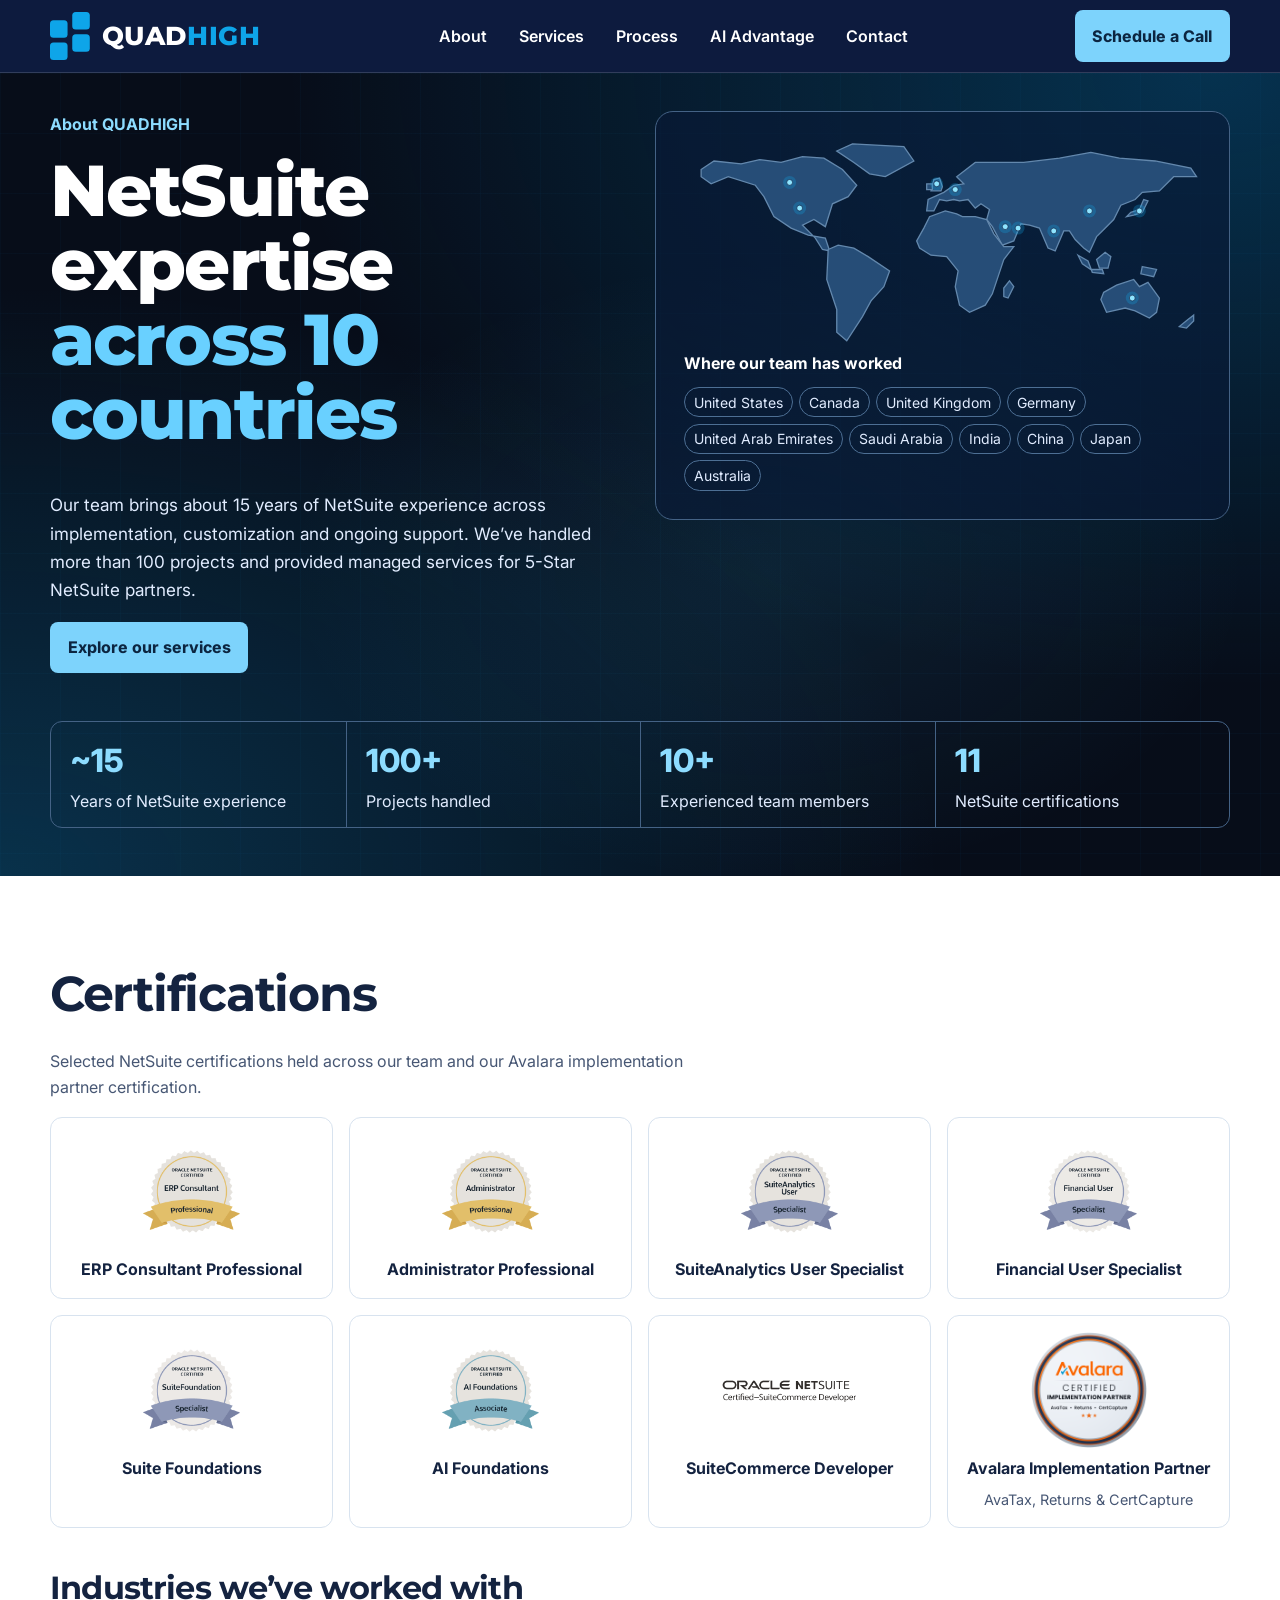
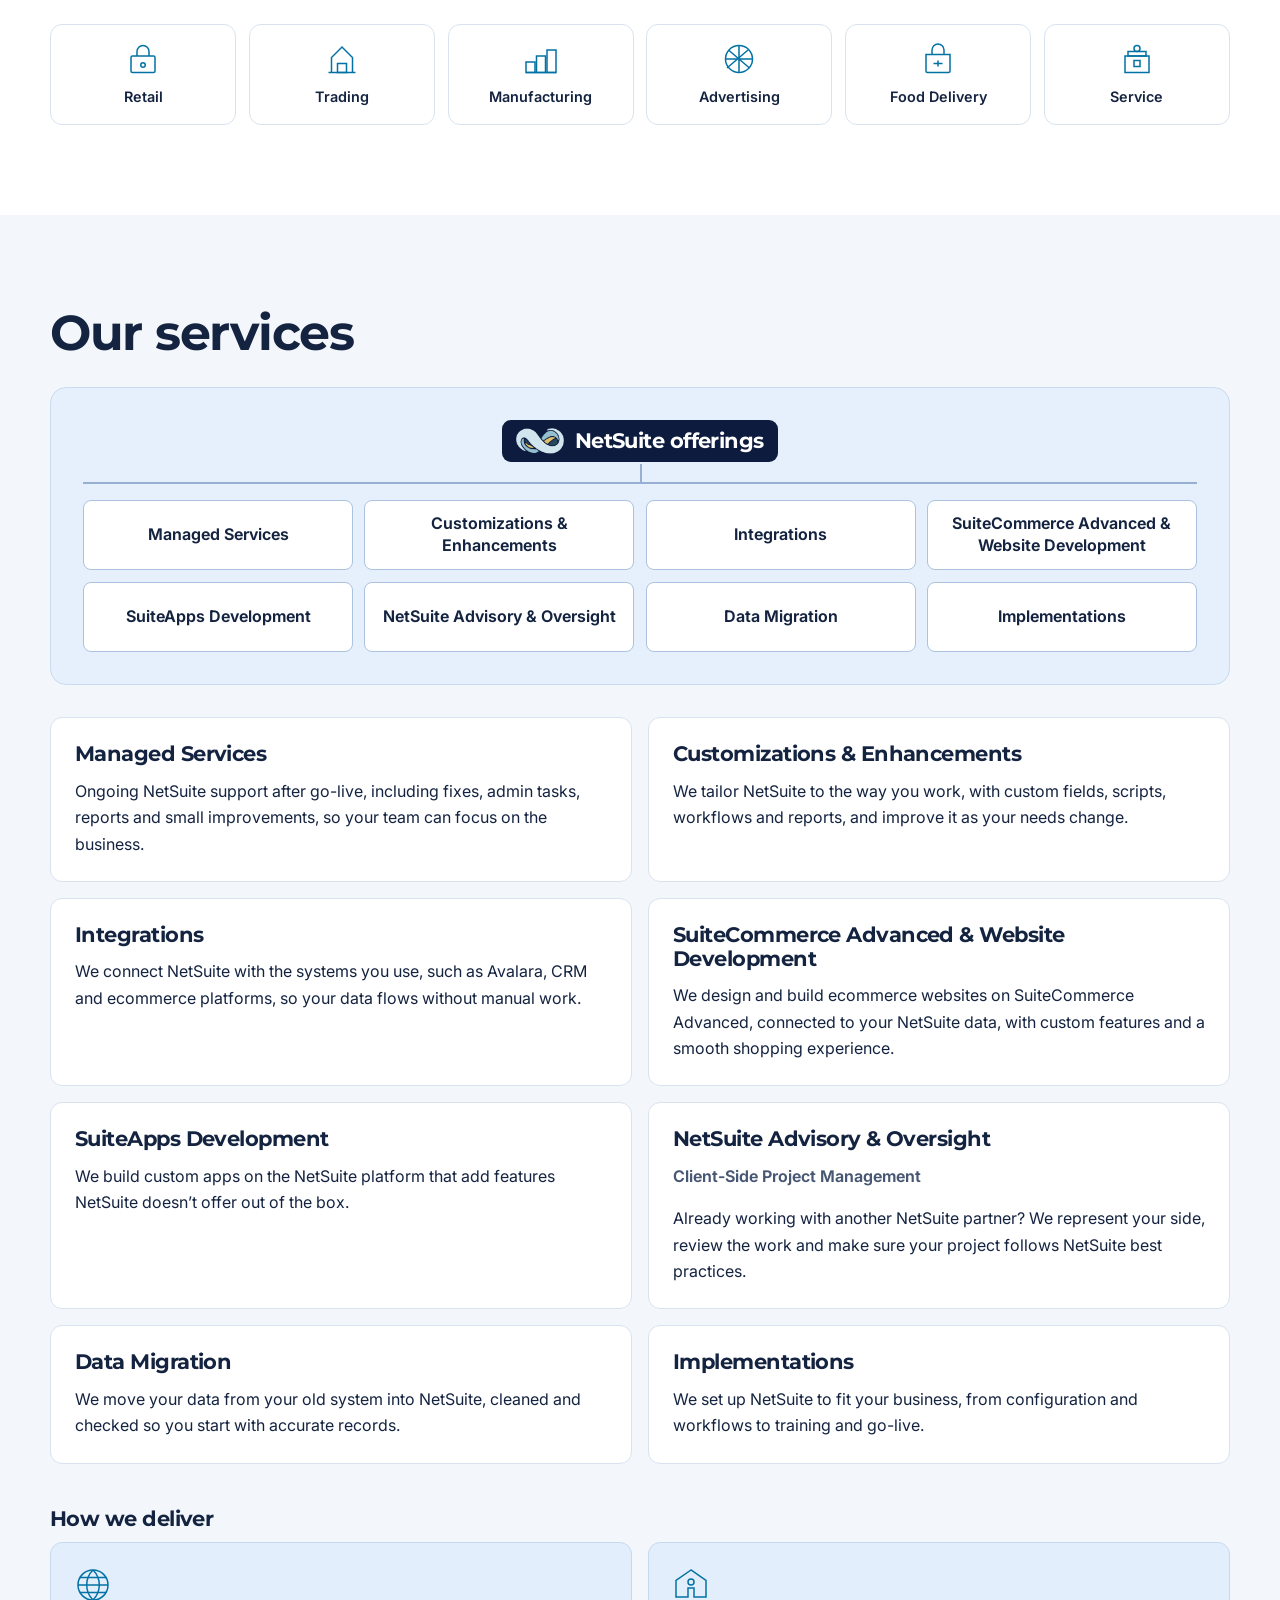
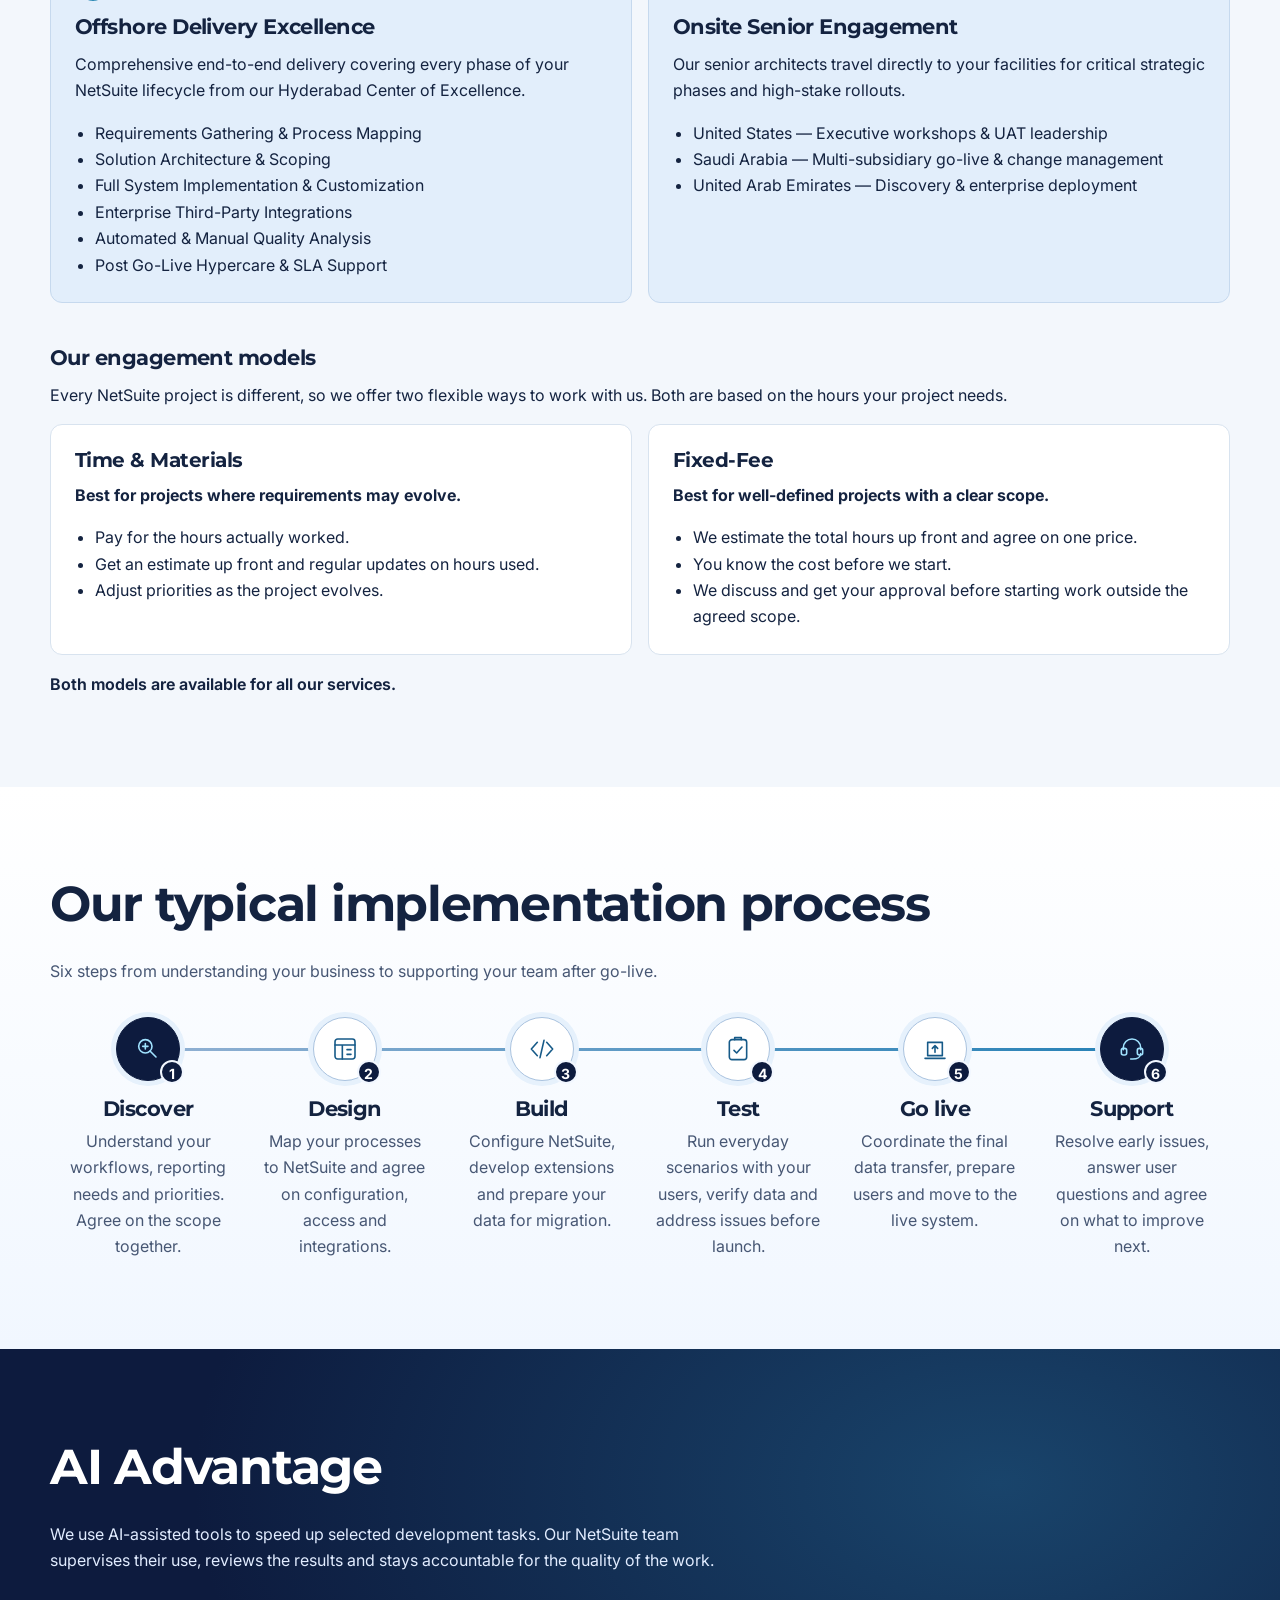
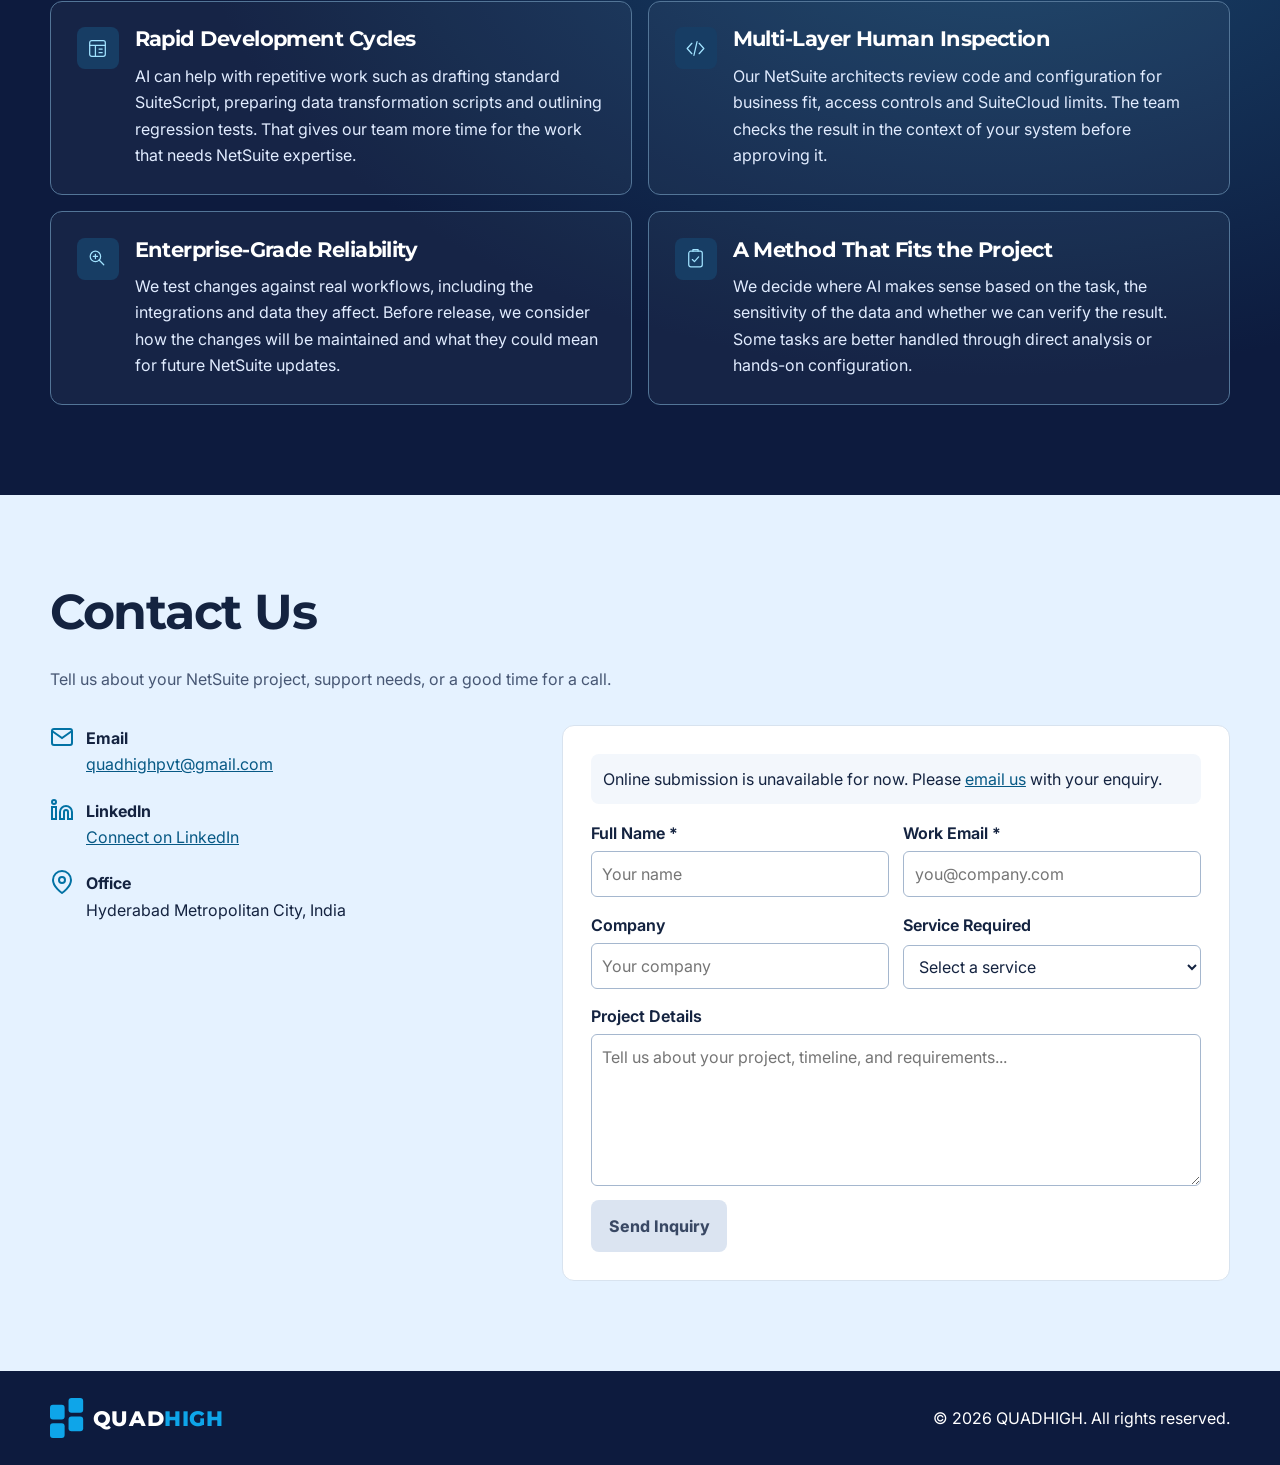
==== commit 290deec0: "Add files via upload" ====
--- a/QUADHIGH_Website/index.html
+++ b/QUADHIGH_Website/index.html
@@ -1,24 +1,19 @@
-<!DOCTYPE html>
+<!doctype html>
 <html lang="en">
 <head>
-  <meta charset="UTF-8">
-  <meta name="viewport" content="width=device-width, initial-scale=1.0">
-  <title>QUADHIGH — Expert NetSuite Implementation Partners</title>
-  <meta name="description" content="QUADHIGH delivers AI-accelerated, architect-validated NetSuite implementations, customizations, and managed services with 14+ years of expertise and 100+ successful projects worldwide.">
-  <meta property="og:title" content="QUADHIGH — Expert NetSuite Implementation Partners">
-  <meta property="og:description" content="Transform your enterprise with proven NetSuite ERP solutions. 100+ successful implementations across 9 countries.">
-  <meta property="og:type" content="website">
-  <link rel="preconnect" href="https://fonts.googleapis.com">
-  <link rel="preconnect" href="https://fonts.gstatic.com" crossorigin>
-  <link href="https://fonts.googleapis.com/css2?family=Inter:wght@300;400;500;600;700;800&family=Montserrat:wght@800&display=swap" rel="stylesheet">
+  <meta charset="utf-8">
+  <meta name="viewport" content="width=device-width, initial-scale=1">
+  <title>QUADHIGH</title>
+  <meta name="description" content="QUADHIGH provides NetSuite implementation, customization, integration and managed services. Explore our experience across 10 countries.">
+  <link rel="icon" type="image/svg+xml" href="assets/quadhigh-symbol.svg">
   <link rel="stylesheet" href="css/styles.css">
+  <script src="js/main.js" defer></script>
 </head>
 <body>
-
-<!-- ═══════════════════ NAVBAR ═══════════════════ -->
-<nav class="navbar" id="navbar">
-  <div class="nav-container">
-    <a href="#hero" class="nav-logo">
+  <a class="skip" href="#main">Skip to content</a>
+  <header class="site-header">
+    <div class="wrap header-row">
+      <a href="#about" class="nav-logo">
       <svg class="brand-logo-svg" viewBox="0 0 380 82" xmlns="http://www.w3.org/2000/svg" aria-label="QUADHIGH">
         <rect x="0" y="14" width="30" height="30" rx="6" fill="#0EA5E9"/>
         <rect x="0" y="52" width="30" height="30" rx="6" fill="#0EA5E9"/>
@@ -29,236 +24,152 @@
         </text>
       </svg>
     </a>
-    <ul class="nav-menu">
-      <li><a href="#about" class="nav-link">About</a></li>
-      <li><a href="#ai-delivery" class="nav-link">AI Advantage</a></li>
-      <li><a href="#experience" class="nav-link">Experience</a></li>
-      <li><a href="#offerings" class="nav-link">Offerings</a></li>
-      <li><a href="#team" class="nav-link">Team</a></li>
-      <li><a href="#process" class="nav-link">Process</a></li>
-      <li><a href="#contact" class="nav-link">Contact</a></li>
-    </ul>
-    <a href="#contact" class="nav-cta">Schedule a Call</a>
-    <button class="hamburger" aria-label="Toggle menu">
-      <span></span><span></span><span></span>
-    </button>
-  </div>
-</nav>
-
-<!-- ═══════════════════ HERO ═══════════════════ -->
-<section id="hero" class="hero">
-  <div class="hero-bg">
-    <div class="hero-orb hero-orb--1"></div>
-    <div class="hero-orb hero-orb--2"></div>
-    <div class="hero-orb hero-orb--3"></div>
-    <div class="hero-grid"></div>
-  </div>
-  <div class="container hero-content">
-    <span class="hero-badge">Oracle NetSuite Implementation Specialists</span>
-    <h1 class="hero-title">Accelerate Growth with<br><span class="gradient-text">High-Velocity, Architect-Led</span> NetSuite Solutions</h1>
-    <p class="hero-description">At <span class="company-name">QUADHIGH</span>, we fuse modern AI-accelerated engineering workflows with over 14+ years of rigorous NetSuite architecture mastery. Every line of code, workflow, and data pipeline is meticulously reviewed, audited, and pressure-tested by senior ERP veterans — delivering 2x faster deployment without ever cutting corners on enterprise reliability.</p>
-    <div class="hero-ctas">
-      <a href="#contact" class="btn btn--primary">Schedule Discovery Call</a>
-      <a href="#ai-delivery" class="btn btn--outline">How We Deliver Faster</a>
+      <button class="menu-toggle" type="button" aria-controls="primary-nav" aria-expanded="false" hidden>Menu</button>
+      <nav id="primary-nav" aria-label="Primary">
+          <a href="#about">About</a>
+          <a href="#offerings">Services</a>
+          <a href="#process">Process</a>
+          <a href="#ai-delivery">AI Advantage</a>
+          <a href="#contact">Contact</a>
+      </nav>
+      <a class="cta schedule-cta" href="#contact">Schedule a Call</a>
     </div>
-    <div class="hero-stats">
-      <div class="hero-stat">
-        <span class="hero-stat__number counter" data-target="100">0</span><span class="hero-stat__plus">+</span>
-        <span class="hero-stat__label">Projects Delivered</span>
-      </div>
-      <div class="hero-stat">
-        <span class="hero-stat__number counter" data-target="14">0</span><span class="hero-stat__plus">+</span>
-        <span class="hero-stat__label">Years Experience</span>
-      </div>
-      <div class="hero-stat">
-        <span class="hero-stat__number counter" data-target="9">0</span>
-        <span class="hero-stat__label">Countries Served</span>
-      </div>
-      <div class="hero-stat">
-        <span class="hero-stat__number counter" data-target="100">0</span><span class="hero-stat__plus">%</span>
-        <span class="hero-stat__label">Human Architect Audited</span>
-      </div>
-    </div>
-  </div>
-</section>
-
-<!-- ═══════════════════ TRUSTED TECH ═══════════════════ -->
-<section class="trusted">
-  <div class="container">
-    <div class="trusted-logos">
-      <span>Oracle NetSuite</span><span>SuiteCloud</span><span>SuiteScript 2.1</span>
-      <span>SuiteCommerce</span><span>SuiteFlow</span><span>SuiteAnalytics</span>
-      <span>Celigo</span><span>REST / SOAP APIs</span><span>AI Automation Tooling</span>
-    </div>
-  </div>
-</section>
-
-<!-- ═══════════════════ ABOUT ═══════════════════ -->
-<section id="about" class="about">
-  <div class="container">
-    <div class="section-header">
-      <span class="section-badge">Who We Are</span>
-      <h2 class="section-title">About <span class="company-name">QUADHIGH</span></h2>
-      <p class="section-subtitle">Bridging seasoned ERP engineering with next-generation delivery precision</p>
-    </div>
-    <div class="about-grid">
-      <div class="about-content">
-        <p class="about-lead"><span class="company-name">QUADHIGH</span> is a premium NetSuite implementation firm built by seasoned practitioners. Our team of 14+ senior specialists brings deep functional, technical, and e-commerce expertise gained across 100+ enterprise engagements spanning Retail, Manufacturing, Trading, and Global Logistics.</p>
-        <p>We don't settle for sluggish consulting timelines or fragile out-of-the-box templates. We embrace intelligent automation and modern development toolchains to rapidly build out scaffolding, integrations, and repetitive configurations — while every architecture decision, business logic implementation, and security review is owned and vetted by human NetSuite architects with 12 to 14+ years of real-world battle testing.</p>
-        <p>Having served clients across the United States, Canada, United Kingdom, Germany, Saudi Arabia, UAE, China, Japan, and Australia, we combine global delivery standards with agile, accountable execution.</p>
-        <div class="about-highlights">
-          <div class="about-highlight">
-            <svg viewBox="0 0 24 24" fill="none" stroke="currentColor" stroke-width="2"><path d="M22 11.08V12a10 10 0 1 1-5.93-9.14"/><polyline points="22 4 12 14.01 9 11.01"/></svg>
-            <span>5-Star NetSuite Partner Network Alignment</span>
-          </div>
-          <div class="about-highlight">
-            <svg viewBox="0 0 24 24" fill="none" stroke="currentColor" stroke-width="2"><path d="M22 11.08V12a10 10 0 1 1-5.93-9.14"/><polyline points="22 4 12 14.01 9 11.01"/></svg>
-            <span>100% Successful Project Delivery Track Record</span>
-          </div>
-          <div class="about-highlight">
-            <svg viewBox="0 0 24 24" fill="none" stroke="currentColor" stroke-width="2"><path d="M22 11.08V12a10 10 0 1 1-5.93-9.14"/><polyline points="22 4 12 14.01 9 11.01"/></svg>
-            <span>Human-Verified Quality: Zero Hallucinated Configurations</span>
-          </div>
-        </div>
-      </div>
-      <div class="about-visual">
-        <div class="about-stat-card">
-          <span class="about-stat-card__number counter" data-target="14">0</span><span class="about-stat-card__plus">+</span>
-          <span class="about-stat-card__label">Years of NetSuite Expertise</span>
-        </div>
-        <div class="about-stat-card about-stat-card--accent">
-          <span class="about-stat-card__number counter" data-target="14">0</span><span class="about-stat-card__plus">+</span>
-          <span class="about-stat-card__label">Senior Engineers &amp; PMs</span>
-        </div>
-        <div class="about-stat-card about-stat-card--accent">
-          <span class="about-stat-card__number counter" data-target="100">0</span><span class="about-stat-card__plus">+</span>
-          <span class="about-stat-card__label">Projects Successfully Delivered</span>
-        </div>
-        <div class="about-stat-card">
-          <span class="about-stat-card__number counter" data-target="99">0</span><span class="about-stat-card__plus">%</span>
-          <span class="about-stat-card__label">Client Retention &amp; Satisfaction</span>
-        </div>
-      </div>
-    </div>
-  </div>
-</section>
-
-<!-- ═══════════════════ AI DELIVERY ADVANTAGE ═══════════════════ -->
-<section id="ai-delivery" class="ai-delivery">
-  <div class="container">
-    <div class="section-header section-header--light">
-      <span class="section-badge section-badge--light">The QUADHIGH Advantage</span>
-      <h2 class="section-title">AI-Accelerated Velocity. Veteran-Engineered Precision.</h2>
-      <p class="section-subtitle">We don't choose between speed and reliability — we deliver both. Here is how our modern engineering paradigm protects your ERP investment.</p>
-    </div>
-    <div class="ai-pillars-grid">
-      <div class="ai-pillar-card reveal">
-        <div class="ai-pillar-card__icon">
-          <svg viewBox="0 0 48 48" fill="none" stroke="currentColor" stroke-width="2"><path d="M26 4L6 28h16l-4 16 24-24H22l4-16z"/></svg>
-        </div>
-        <h3>Rapid Development Cycles</h3>
-        <p>We leverage modern AI-assisted workflows to accelerate boilerplate SuiteScript generation, schema scaffolding, data transform scripts, and regression test suites in record time.</p>
-        <span class="ai-pillar-card__badge">High Velocity</span>
-      </div>
-      <div class="ai-pillar-card reveal">
-        <div class="ai-pillar-card__icon">
-          <svg viewBox="0 0 48 48" fill="none" stroke="currentColor" stroke-width="2"><path d="M24 4v40M4 24h40M8 8l32 32M8 40L40 8"/><circle cx="24" cy="24" r="8"/></svg>
-        </div>
-        <h3>Multi-Layer Human Inspection</h3>
-        <p>No code or configuration enters your production environment unchecked. Every automated asset is rigorously audited by 12–14+ year NetSuite architects for SuiteCloud compliance and governance limits.</p>
-        <span class="ai-pillar-card__badge">100% Architect Audited</span>
-      </div>
-      <div class="ai-pillar-card reveal">
-        <div class="ai-pillar-card__icon">
-          <svg viewBox="0 0 48 48" fill="none" stroke="currentColor" stroke-width="2"><path d="M12 22s8-4 12-4 12 4 12 4-2 10-12 18C14 32 12 22 12 22z"/><path d="M24 4v14"/></svg>
-        </div>
-        <h3>Enterprise-Grade Reliability</h3>
-        <p>You never experience the risks of blind automation or the delays of outdated consulting practices. You receive clean, upgrade-safe NetSuite systems with measurable cost and timeline savings.</p>
-        <span class="ai-pillar-card__badge">Zero Compromise</span>
-      </div>
-    </div>
-  </div>
-</section>
-
-<!-- ═══════════════════ EXPERIENCE ═══════════════════ -->
-<section id="experience" class="experience">
-  <div class="container">
-    <div class="section-header">
-      <span class="section-badge">Global Footprint</span>
-      <h2 class="section-title">Our Experience</h2>
-      <p class="section-subtitle">Delivering NetSuite excellence across continents, industries, and engagement models</p>
-    </div>
-
-    <!-- World Map -->
-    <div class="experience-map">
-      <div class="map-container">
-        <svg class="world-map" viewBox="0 0 1000 500" xmlns="http://www.w3.org/2000/svg">
-          <path class="continent" d="M150,120 Q180,80 250,90 Q280,85 300,100 Q290,130 280,160 Q260,180 240,200 Q220,210 200,200 Q170,180 155,150 Z" />
-          <path class="continent" d="M200,220 Q230,210 260,230 Q280,260 290,300 Q280,350 260,380 Q240,390 220,370 Q200,340 195,300 Q190,260 200,220 Z" />
-          <path class="continent" d="M420,80 Q480,60 540,70 Q580,80 600,100 Q620,80 660,90 Q700,100 720,120 Q710,140 680,150 Q640,160 600,155 Q560,160 520,150 Q480,145 450,130 Q430,110 420,80 Z" />
-          <path class="continent" d="M440,140 Q480,135 520,145 Q560,150 580,170 Q600,200 590,240 Q570,260 540,250 Q510,240 490,220 Q470,200 460,170 Q445,155 440,140 Z" />
-          <path class="continent" d="M620,160 Q660,150 700,160 Q740,180 760,210 Q770,250 750,280 Q720,300 690,290 Q660,270 640,240 Q625,210 620,160 Z" />
-          <path class="continent" d="M780,300 Q830,290 870,310 Q890,340 880,370 Q860,390 830,385 Q800,370 785,340 Q775,320 780,300 Z" />
-          <g class="map-dot" data-country="United States"><circle cx="210" cy="140" r="6"/><circle cx="210" cy="140" r="6" class="map-dot__pulse"/><text x="210" y="162" class="map-label">USA</text></g>
-          <g class="map-dot" data-country="Canada"><circle cx="230" cy="105" r="5"/><circle cx="230" cy="105" r="5" class="map-dot__pulse"/><text x="230" y="97" class="map-label">Canada</text></g>
-          <g class="map-dot" data-country="United Kingdom"><circle cx="455" cy="95" r="5"/><circle cx="455" cy="95" r="5" class="map-dot__pulse"/><text x="455" y="87" class="map-label">UK</text></g>
-          <g class="map-dot" data-country="Germany"><circle cx="490" cy="100" r="5"/><circle cx="490" cy="100" r="5" class="map-dot__pulse"/><text x="490" y="92" class="map-label">Germany</text></g>
-          <g class="map-dot" data-country="Saudi Arabia"><circle cx="570" cy="185" r="5"/><circle cx="570" cy="185" r="5" class="map-dot__pulse"/><text x="570" y="177" class="map-label">Saudi Arabia</text></g>
-          <g class="map-dot" data-country="UAE"><circle cx="595" cy="195" r="5"/><circle cx="595" cy="195" r="5" class="map-dot__pulse"/><text x="595" y="212" class="map-label">UAE</text></g>
-          <g class="map-dot" data-country="China"><circle cx="720" cy="150" r="5"/><circle cx="720" cy="150" r="5" class="map-dot__pulse"/><text x="720" y="142" class="map-label">China</text></g>
-          <g class="map-dot" data-country="Japan"><circle cx="770" cy="145" r="5"/><circle cx="770" cy="145" r="5" class="map-dot__pulse"/><text x="770" y="137" class="map-label">Japan</text></g>
-          <g class="map-dot" data-country="Australia"><circle cx="830" cy="350" r="5"/><circle cx="830" cy="350" r="5" class="map-dot__pulse"/><text x="830" y="370" class="map-label">Australia</text></g>
-        </svg>
-        <p class="map-caption">Delivering NetSuite solutions across <strong>9 countries</strong> spanning North America, Europe, the Middle East, and Asia-Pacific</p>
-      </div>
-    </div>
-
-    <!-- Industries -->
-    <div class="experience-industries">
-      <h3 class="experience-subtitle">Industries We Serve</h3>
-      <div class="industries-grid">
-        <div class="industry-card reveal">
+  </header>
+  <main id="main" tabindex="-1">
+    <section id="about" class="landing">
+      <div class="wrap">
+        <div class="landing-grid">
+          <div class="intro">
+            <p class="eyebrow">About QUADHIGH</p>
+            <h1>NetSuite expertise <span>across 10 countries</span></h1>
+            <p>Our team brings about 15 years of NetSuite experience across implementation, customization and ongoing support. We’ve handled more than 100 projects and provided managed services for 5-Star NetSuite partners.</p>
+            <div class="hero-actions">
+              <a class="cta" href="#offerings">Explore our services</a>
+            </div>
+          </div>
+          <figure class="map">
+            <svg viewBox="0 0 795 315" role="img" aria-label="World map showing countries where our team has worked">
+<polygon class="continent" points="26.4,44.0 46.2,30.8 88.0,35.2 116.6,28.6 149.6,33.0 182.6,24.2 215.6,26.4 244.2,44.0 266.2,68.2 253.0,85.8 228.8,96.8 217.8,132.0 200.2,121.0 182.6,129.8 202.4,149.6 213.4,167.2 224.4,169.4 217.8,149.6 191.4,145.2 165.0,134.2 138.6,116.6 123.2,85.8 110.0,68.2 68.2,55.0 41.8,66.0 26.4,55.0"/>
+<polygon class="continent" points="235.4,15.4 259.6,4.4 338.8,8.8 354.2,30.8 310.2,55.0 286.0,50.6 261.8,33.0"/>
+<polygon class="continent" points="222.2,167.2 237.6,160.6 261.8,165.0 283.8,178.2 316.8,200.2 308.0,224.4 288.2,246.4 275.0,270.6 250.8,308.0 235.4,294.8 235.4,259.6 220.0,213.4"/>
+<polygon class="continent" points="374.0,107.8 376.2,90.2 400.4,79.2 415.8,68.2 431.2,66.0 420.2,55.0 448.8,33.0 523.6,33.0 578.6,26.4 627.0,17.6 671.0,26.4 726.0,30.8 781.0,41.8 789.8,55.0 754.6,55.0 732.6,77.0 706.2,79.2 695.2,90.2 673.2,99.0 662.2,121.0 644.6,138.6 635.8,147.4 624.8,171.6 616.0,165.0 602.8,151.8 594.0,138.6 585.2,138.6 572.0,169.4 561.0,165.0 547.8,134.2 532.4,129.8 519.2,127.6 508.2,154.0 490.6,160.6 475.2,132.0 466.4,121.0 470.8,105.6 457.6,96.8 448.8,103.4 437.8,90.2 424.6,92.4 415.8,90.2 404.8,92.4 393.8,90.2 385.0,107.8"/>
+<polygon class="continent" points="358.6,154.0 369.6,134.2 378.4,116.6 402.6,107.8 420.2,112.2 429.0,116.6 448.8,116.6 466.4,121.0 477.4,143.0 492.8,162.8 508.2,162.8 492.8,182.6 484.0,209.0 475.2,235.4 464.2,253.0 440.0,264.0 424.6,253.0 418.0,224.4 422.4,200.2 404.8,178.2 380.6,176.0 363.0,165.0"/>
+<polygon class="continent" points="380.6,77.0 385.0,59.4 393.8,57.2 398.2,70.4 396.0,77.0"/>
+<polygon class="continent" points="374.0,74.8 374.0,66.0 382.8,66.0 382.8,74.8"/>
+<polygon class="continent" points="682.0,116.6 688.6,110.0 701.8,105.6 708.4,90.2 715.0,92.4 706.2,110.0 693.0,114.4"/>
+<polygon class="continent" points="646.8,233.2 666.6,222.2 693.0,213.4 701.8,224.4 715.0,217.8 732.6,242.0 728.2,264.0 717.2,272.8 695.2,261.8 679.8,257.4 651.2,264.0 642.4,244.2"/>
+<polygon class="continent" points="607.2,176.0 622.6,184.8 629.2,202.4 646.8,204.6 644.6,198.0 627.0,198.0 613.8,189.2"/>
+<polygon class="continent" points="635.8,182.6 649.0,171.6 657.8,178.2 653.4,195.8 640.2,195.8"/>
+<polygon class="continent" points="706.2,193.6 728.2,198.0 723.8,209.0 704.0,204.6"/>
+<polygon class="continent" points="501.6,215.6 508.2,224.4 499.4,242.0 492.8,239.8 492.8,226.6"/>
+<polygon class="continent" points="763.4,286.0 776.6,275.0 785.4,268.4 785.4,277.2 774.4,288.2"/>
+  <g><title>United States</title><circle class="pin-halo" cx="178.20000000000002" cy="103.4" r="10"/><circle class="pin" cx="178.20000000000002" cy="103.4" r="4.5"/></g>
+  <g><title>Canada</title><circle class="pin-halo" cx="162.8" cy="63.800000000000004" r="10"/><circle class="pin" cx="162.8" cy="63.800000000000004" r="4.5"/></g>
+  <g><title>United Kingdom</title><circle class="pin-halo" cx="389.40000000000003" cy="66" r="10"/><circle class="pin" cx="389.40000000000003" cy="66" r="4.5"/></g>
+  <g><title>Germany</title><circle class="pin-halo" cx="418.00000000000006" cy="74.80000000000001" r="10"/><circle class="pin" cx="418.00000000000006" cy="74.80000000000001" r="4.5"/></g>
+  <g><title>United Arab Emirates</title><circle class="pin-halo" cx="514.8000000000001" cy="134.20000000000002" r="10"/><circle class="pin" cx="514.8000000000001" cy="134.20000000000002" r="4.5"/></g>
+  <g><title>Saudi Arabia</title><circle class="pin-halo" cx="495.00000000000006" cy="132" r="10"/><circle class="pin" cx="495.00000000000006" cy="132" r="4.5"/></g>
+  <g><title>India</title><circle class="pin-halo" cx="569.8000000000001" cy="138.60000000000002" r="10"/><circle class="pin" cx="569.8000000000001" cy="138.60000000000002" r="4.5"/></g>
+  <g><title>China</title><circle class="pin-halo" cx="624.8000000000001" cy="107.80000000000001" r="10"/><circle class="pin" cx="624.8000000000001" cy="107.80000000000001" r="4.5"/></g>
+  <g><title>Japan</title><circle class="pin-halo" cx="701.8000000000001" cy="107.80000000000001" r="10"/><circle class="pin" cx="701.8000000000001" cy="107.80000000000001" r="4.5"/></g>
+  <g><title>Australia</title><circle class="pin-halo" cx="690.8000000000001" cy="242.00000000000003" r="10"/><circle class="pin" cx="690.8000000000001" cy="242.00000000000003" r="4.5"/></g>
+</svg>
+            <figcaption>Where our team has worked</figcaption>
+            <ul><li>United States</li><li>Canada</li><li>United Kingdom</li><li>Germany</li><li>United Arab Emirates</li><li>Saudi Arabia</li><li>India</li><li>China</li><li>Japan</li><li>Australia</li></ul>
+          </figure>
+        </div>
+        <dl class="stats">
+          <div><dt>Years of NetSuite experience</dt><dd>~15</dd></div>
+          <div><dt>Projects handled</dt><dd>100+</dd></div>
+          <div><dt>Experienced team members</dt><dd>10+</dd></div>
+          <div><dt>NetSuite certifications</dt><dd>11</dd></div>
+        </dl>
+      </div>
+    </section>
+    <section id="credentials" class="band">
+      <div class="wrap">
+        <h2>Certifications</h2>
+        <p class="lede">Selected NetSuite certifications held across our team and our Avalara implementation partner certification.</p>
+        <ul class="badges">
+          <li><img src="assets/badges/erp-consultant.png" alt="" loading="lazy"><strong>ERP Consultant Professional</strong></li>
+          <li><img src="assets/badges/administrator.png" alt="" loading="lazy"><strong>Administrator Professional</strong></li>
+          <li><img src="assets/badges/suiteanalytics.png" alt="" loading="lazy"><strong>SuiteAnalytics User Specialist</strong></li>
+          <li><img src="assets/badges/financial-user.png" alt="" loading="lazy"><strong>Financial User Specialist</strong></li>
+          <li><img src="assets/badges/suitefoundations.png" alt="" loading="lazy"><strong>Suite Foundations</strong></li>
+          <li><img src="assets/badges/ai-foundations.png" alt="" loading="lazy"><strong>AI Foundations</strong></li>
+          <li><img src="assets/badges/suitecommerce.png" alt="" loading="lazy"><strong>SuiteCommerce Developer</strong></li>
+          <li><img src="assets/badges/avalara.png" alt="" loading="lazy"><strong>Avalara Implementation Partner</strong><span>AvaTax, Returns &amp; CertCapture</span></li>
+        </ul>
+        <h2 class="industries-title">Industries we’ve worked with</h2>
+        <div class="industries-grid">
+        <div class="industry-card">
           <div class="industry-card__icon">
             <svg viewBox="0 0 48 48" fill="none" stroke="currentColor" stroke-width="2"><rect x="8" y="20" width="32" height="22" rx="2"/><path d="M16 20V14a8 8 0 0 1 16 0v6"/><circle cx="24" cy="32" r="3"/></svg>
           </div>
           <span>Retail</span>
         </div>
-        <div class="industry-card reveal">
+        <div class="industry-card">
           <div class="industry-card__icon">
             <svg viewBox="0 0 48 48" fill="none" stroke="currentColor" stroke-width="2"><path d="M6 42h36M10 42V22l14-14 14 14v20"/><rect x="18" y="30" width="12" height="12"/></svg>
           </div>
           <span>Trading</span>
         </div>
-        <div class="industry-card reveal">
+        <div class="industry-card">
           <div class="industry-card__icon">
             <svg viewBox="0 0 48 48" fill="none" stroke="currentColor" stroke-width="2"><rect x="4" y="28" width="12" height="14"/><rect x="18" y="20" width="12" height="22"/><rect x="32" y="12" width="12" height="30"/><path d="M4 42h40"/></svg>
           </div>
           <span>Manufacturing</span>
         </div>
-        <div class="industry-card reveal">
+        <div class="industry-card">
           <div class="industry-card__icon">
             <svg viewBox="0 0 48 48" fill="none" stroke="currentColor" stroke-width="2"><circle cx="24" cy="24" r="18"/><path d="M24 6v36M6 24h36M10 12l28 24M36 12L8 36"/></svg>
           </div>
           <span>Advertising</span>
         </div>
-        <div class="industry-card reveal">
+        <div class="industry-card">
           <div class="industry-card__icon">
             <svg viewBox="0 0 48 48" fill="none" stroke="currentColor" stroke-width="2"><path d="M8 18h32v22a2 2 0 0 1-2 2H10a2 2 0 0 1-2-2V18z"/><path d="M16 18V12a8 8 0 0 1 16 0v6"/><path d="M18 30h12M24 26v8"/></svg>
           </div>
           <span>Food Delivery</span>
         </div>
-        <div class="industry-card reveal">
+        <div class="industry-card">
           <div class="industry-card__icon">
             <svg viewBox="0 0 48 48" fill="none" stroke="currentColor" stroke-width="2"><path d="M12 14h24v6H12z"/><path d="M8 20h32v22H8z"/><path d="M20 26h8v8h-8z"/><circle cx="24" cy="10" r="4"/></svg>
           </div>
           <span>Service</span>
         </div>
       </div>
-    </div>
-
-    <!-- Support Models -->
-    <div class="experience-support">
-      <div class="support-card reveal">
+      </div>
+    </section>
+    <section id="offerings" class="band services">
+      <div class="wrap">
+        <h2>Our services</h2>
+        <div class="service-chart">
+          <div class="chart-center"><img src="assets/netsuite-mark.png" alt="" width="48" height="26"><h3>NetSuite offerings</h3></div>
+          <ul aria-label="NetSuite offerings">
+            <li><a href="#service-managed">Managed Services</a></li>
+            <li><a href="#service-customizations">Customizations &amp; Enhancements</a></li>
+            <li><a href="#service-integrations">Integrations</a></li>
+            <li><a href="#service-commerce">SuiteCommerce Advanced &amp; Website Development</a></li>
+            <li><a href="#service-suiteapps">SuiteApps Development</a></li>
+            <li><a href="#service-advisory">NetSuite Advisory &amp; Oversight</a></li>
+            <li><a href="#service-migration">Data Migration</a></li>
+            <li><a href="#service-implementations">Implementations</a></li>
+          </ul>
+        </div>
+        <div class="service-details">
+          <article id="service-managed"><h3>Managed Services</h3><p>Ongoing NetSuite support after go-live, including fixes, admin tasks, reports and small improvements, so your team can focus on the business.</p></article>
+          <article id="service-customizations"><h3>Customizations &amp; Enhancements</h3><p>We tailor NetSuite to the way you work, with custom fields, scripts, workflows and reports, and improve it as your needs change.</p></article>
+          <article id="service-integrations"><h3>Integrations</h3><p>We connect NetSuite with the systems you use, such as Avalara, CRM and ecommerce platforms, so your data flows without manual work.</p></article>
+          <article id="service-commerce"><h3>SuiteCommerce Advanced &amp; Website Development</h3><p>We design and build ecommerce websites on SuiteCommerce Advanced, connected to your NetSuite data, with custom features and a smooth shopping experience.</p></article>
+          <article id="service-suiteapps"><h3>SuiteApps Development</h3><p>We build custom apps on the NetSuite platform that add features NetSuite doesn’t offer out of the box.</p></article>
+          <article id="service-advisory"><h3>NetSuite Advisory &amp; Oversight</h3><p class="detail-label">Client-Side Project Management</p><p>Already working with another NetSuite partner? We represent your side, review the work and make sure your project follows NetSuite best practices.</p></article>
+          <article id="service-migration"><h3>Data Migration</h3><p>We move your data from your old system into NetSuite, cleaned and checked so you start with accurate records.</p></article>
+          <article id="service-implementations"><h3>Implementations</h3><p>We set up NetSuite to fit your business, from configuration and workflows to training and go-live.</p></article>
+        </div>
+        <h3 class="delivery-title">How we deliver</h3>
+        <div class="experience-support">
+      <div class="support-card">
         <div class="support-card__icon">
           <svg viewBox="0 0 48 48" fill="none" stroke="currentColor" stroke-width="2"><circle cx="24" cy="24" r="20"/><path d="M24 4a28 28 0 0 1 0 40M24 4a28 28 0 0 0 0 40M4 24h40M6 14h36M6 34h36"/></svg>
         </div>
@@ -273,7 +184,7 @@
           <li>Post Go-Live Hypercare &amp; SLA Support</li>
         </ul>
       </div>
-      <div class="support-card reveal">
+      <div class="support-card">
         <div class="support-card__icon">
           <svg viewBox="0 0 48 48" fill="none" stroke="currentColor" stroke-width="2"><path d="M24 4L4 18v22h16V28h8v12h16V18L24 4z"/><circle cx="24" cy="20" r="4"/></svg>
         </div>
@@ -286,477 +197,213 @@
         </ul>
       </div>
     </div>
-  </div>
-</section>
-
-<!-- ═══════════════════ CLIENTS & PARTNERS ═══════════════════ -->
-<section class="partners">
-  <div class="container">
-    <div class="partners-content">
-      <div class="partners-item reveal">
-        <svg viewBox="0 0 48 48" fill="none" stroke="currentColor" stroke-width="2"><polygon points="24,4 29,18 44,18 32,27 36,42 24,33 12,42 16,27 4,18 19,18"/></svg>
-        <h3>5-Star NetSuite Partner Network</h3>
-        <p>We work seamlessly with top-tier NetSuite Solution Providers and Alliance Partners, infusing elite technical capabilities and dependable execution power into every engagement.</p>
-      </div>
-      <div class="partners-item reveal">
-        <svg viewBox="0 0 48 48" fill="none" stroke="currentColor" stroke-width="2"><circle cx="24" cy="24" r="20"/><path d="M24 4a28 28 0 0 1 0 40M24 4a28 28 0 0 0 0 40M4 24h40"/></svg>
-        <h3>Global Customer Trust</h3>
-        <p>Trusted by enterprises across 9 countries, from ambitious high-growth innovators to multinational corporations managing complex, multi-currency OneWorld architectures.</p>
-      </div>
-    </div>
-  </div>
-</section>
-
-<!-- ═══════════════════ OFFERINGS ═══════════════════ -->
-<section id="offerings" class="offerings">
-  <div class="container">
-    <div class="section-header">
-      <span class="section-badge">Full Capabilities</span>
-      <h2 class="section-title">Our Offerings</h2>
-      <p class="section-subtitle">Scalable NetSuite services tailored to your exact operational complexity, scale, and timeline</p>
-    </div>
-    <div class="offerings-grid">
-      <!-- 1 -->
-      <div class="offering-card reveal">
-        <div class="offering-card__icon">
-          <svg viewBox="0 0 48 48" fill="none" stroke="currentColor" stroke-width="2"><rect x="6" y="6" width="36" height="36" rx="4"/><path d="M6 18h36"/><path d="M18 18v24"/></svg>
-        </div>
-        <h3 class="offering-card__title">Implementations</h3>
-        <p class="offering-card__desc">Full lifecycle NetSuite rollouts — from initial scoping through solution design, configuration, dry runs, and cutover. We lead greenfield deployments and complex multi-subsidiary enterprise setups with zero business downtime.</p>
-      </div>
-      <!-- 2 -->
-      <div class="offering-card reveal">
-        <div class="offering-card__icon">
-          <svg viewBox="0 0 48 48" fill="none" stroke="currentColor" stroke-width="2"><path d="M14 6l-8 8 8 8"/><path d="M34 30l8 8-8 8"/><path d="M28 6L20 42"/></svg>
-        </div>
-        <h3 class="offering-card__title">Customizations</h3>
-        <p class="offering-card__desc">Bespoke SuiteScript 2.1 solutions, custom records, automated approval flows, and tailored UI screens engineered to support your unique business operations without breaking future NetSuite bi-annual upgrades.</p>
-      </div>
-      <!-- 3 -->
-      <div class="offering-card reveal">
-        <div class="offering-card__icon">
-          <svg viewBox="0 0 48 48" fill="none" stroke="currentColor" stroke-width="2"><circle cx="14" cy="24" r="8"/><circle cx="34" cy="24" r="8"/><path d="M22 20c2 2.5 2 5.5 0 8"/><path d="M26 20c-2 2.5-2 5.5 0 8"/></svg>
-        </div>
-        <h3 class="offering-card__title">Integrations</h3>
-        <p class="offering-card__desc">Robust bidirectional integrations connecting NetSuite to your Salesforce CRM, Shopify/Magento stores, 3PL/WMS logistics providers, and banks via RESTlets, SuiteTalk, Celigo, Boomi, and custom middleware.</p>
-      </div>
-      <!-- 4 -->
-      <div class="offering-card reveal">
-        <div class="offering-card__icon">
-          <svg viewBox="0 0 48 48" fill="none" stroke="currentColor" stroke-width="2"><rect x="6" y="6" width="36" height="36" rx="4"/><path d="M16 20h16M16 28h10"/><circle cx="36" cy="36" r="8" fill="var(--color-bg-white)" stroke="currentColor"/><path d="M33 36h6M36 33v6"/></svg>
-        </div>
-        <h3 class="offering-card__title">Managed Services</h3>
-        <p class="offering-card__desc">Proactive administration, continuous optimization, and round-the-clock helpdesk support. We manage release upgrades, user permissions, ongoing enhancements, and system monitoring so your team can focus on growth.</p>
-      </div>
-      <!-- 5 -->
-      <div class="offering-card reveal">
-        <div class="offering-card__icon">
-          <svg viewBox="0 0 48 48" fill="none" stroke="currentColor" stroke-width="2"><rect x="8" y="8" width="14" height="14" rx="2"/><rect x="26" y="8" width="14" height="14" rx="2"/><rect x="8" y="26" width="14" height="14" rx="2"/><rect x="26" y="26" width="14" height="14" rx="2"/><circle cx="24" cy="24" r="4"/></svg>
-        </div>
-        <h3 class="offering-card__title">SuiteApps Development</h3>
-        <p class="offering-card__desc">Product-grade SuiteApp bundles developed using NetSuite's SuiteCloud Development Framework (SDF). Clean, documented, packaged solutions ready for multi-account distribution and marketplace compliance.</p>
-      </div>
-      <!-- 6 -->
-      <div class="offering-card reveal">
-        <div class="offering-card__icon">
-          <svg viewBox="0 0 48 48" fill="none" stroke="currentColor" stroke-width="2"><path d="M6 36h36"/><path d="M12 36V20h8v16"/><path d="M24 36V12h8v24"/><path d="M36 36V24"/><path d="M10 12l8-6 8 4 8-6"/></svg>
-        </div>
-        <h3 class="offering-card__title">Data Migration</h3>
-        <p class="offering-card__desc">Flawless, multi-entity legacy data migration from SAP, QuickBooks, Microsoft Dynamics, or custom databases into NetSuite — complete with data cleansing, automated mapping, and financial balance reconciliation.</p>
-      </div>
-      <!-- 7 -->
-      <div class="offering-card reveal">
-        <div class="offering-card__icon">
-          <svg viewBox="0 0 48 48" fill="none" stroke="currentColor" stroke-width="2"><path d="M24 4v8M24 36v8M4 24h8M36 24h8"/><circle cx="24" cy="24" r="12"/><path d="M20 20l4 4 4-4"/><path d="M24 24v6"/></svg>
-        </div>
-        <h3 class="offering-card__title">Project Management</h3>
-        <p class="offering-card__desc">Rigorous PM oversight using battle-tested Agile-hybrid ERP frameworks. We enforce strict budget adherence, transparent milestone reporting, and stakeholder alignment from kickoff through UAT and go-live.</p>
-      </div>
-    </div>
-  </div>
-</section>
-
-<!-- ═══════════════════ ENGAGEMENT MODELS ═══════════════════ -->
-<section id="engagement" class="engagement">
-  <div class="container">
-    <div class="section-header section-header--light">
-      <span class="section-badge section-badge--light">Collaboration</span>
-      <h2 class="section-title">Flexible Engagement Models</h2>
-      <p class="section-subtitle">Pick the delivery format that best matches your timeline, internal resources, and project scope</p>
-    </div>
-    <div class="engagement-grid">
-      <div class="engagement-card reveal">
-        <div class="engagement-card__number">01</div>
-        <h3>Full Project Delivery</h3>
-        <p>Fixed-outcome, milestone-driven NetSuite rollout with dedicated functional consultants and technical architects. Complete accountability from architecture through post-launch hypercare.</p>
-        <span class="engagement-card__tag">Greenfield &amp; Core Deployments</span>
-      </div>
-      <div class="engagement-card reveal">
-        <div class="engagement-card__number">02</div>
-        <h3>Hourly &amp; On-Demand Retainers</h3>
-        <p>On-demand access to senior NetSuite talent for ad-hoc scripting, system troubleshooting, month-end close support, and strategic advisory without lengthy commitments.</p>
-        <span class="engagement-card__tag">Flexible Consulting</span>
-      </div>
-      <div class="engagement-card reveal">
-        <div class="engagement-card__number">03</div>
-        <h3>Project Enhancement &amp; Rescue</h3>
-        <p>Inherited an underperforming NetSuite implementation? We audit your environment, eliminate script bottlenecks, rewrite fragile workflows, and restore system health.</p>
-        <span class="engagement-card__tag">Optimization &amp; Recovery</span>
-      </div>
-    </div>
-  </div>
-</section>
-
-<!-- ═══════════════════ EXPERTISE ═══════════════════ -->
-<section id="expertise" class="expertise">
-  <div class="container">
-    <div class="section-header">
-      <span class="section-badge">Deep Specialization</span>
-      <h2 class="section-title">NetSuite Domain Mastery</h2>
-    </div>
-    <div class="expertise-tabs">
-      <button class="expertise-tab expertise-tab--active" data-tab="functional">Functional</button>
-      <button class="expertise-tab" data-tab="technical">Technical</button>
-      <button class="expertise-tab" data-tab="ecommerce">E-Commerce</button>
-    </div>
-    <div class="expertise-panels">
-      <div class="expertise-panel expertise-panel--active" data-panel="functional">
-        <div class="expertise-panel__content">
-          <h3>Functional Consulting &amp; Business Process Optimization</h3>
-          <p>Our functional architects map complex operational requirements to streamlined NetSuite business flows, ensuring seamless cross-subsidiary financial governance and operational clarity.</p>
-          <ul class="expertise-panel__list">
-            <li>Chart of Accounts Design &amp; Financial Reporting</li>
-            <li>Multi-Currency &amp; OneWorld Configuration</li>
-            <li>Procure-to-Pay &amp; Order-to-Cash Optimization</li>
-            <li>Advanced Inventory &amp; Warehouse Management</li>
-            <li>Revenue Recognition (ARM) &amp; Fixed Assets</li>
-            <li>Executive Dashboards &amp; Real-time KPI Tracking</li>
-          </ul>
-        </div>
-      </div>
-      <div class="expertise-panel" data-panel="technical">
-        <div class="expertise-panel__content">
-          <h3>Technical Architecture &amp; Custom Development</h3>
-          <p>Our technical team builds scalable, upgrade-safe extensions using NetSuite SuiteCloud's full toolkit, adhering strictly to enterprise coding standards and governance budgets.</p>
-          <ul class="expertise-panel__list">
-            <li>SuiteScript 2.0 / 2.1 — User Event, Client, Map/Reduce, Scheduled</li>
-            <li>RESTlets, Suitelets &amp; Custom API Endpoints</li>
-            <li>SuiteFlow Automated Business Workflows</li>
-            <li>Advanced Saved Searches &amp; SuiteAnalytics Workbooks</li>
-            <li>High-Volume Data Pipelines &amp; Third-Party Connectors</li>
-            <li>Script Governance &amp; Concurrency Performance Tuning</li>
-          </ul>
-        </div>
-      </div>
-      <div class="expertise-panel" data-panel="ecommerce">
-        <div class="expertise-panel__content">
-          <h3>SuiteCommerce &amp; Omnichannel Commerce</h3>
-          <p>We architect and deliver responsive SuiteCommerce storefronts and self-service B2B customer portals directly connected to your NetSuite inventory and order management backbone.</p>
-          <ul class="expertise-panel__list">
-            <li>SuiteCommerce Advanced (SCA) &amp; SuiteCommerce Standard</li>
-            <li>Bespoke Theme &amp; Extension Development</li>
-            <li>B2B Customer Portals &amp; Dynamic Tiered Pricing</li>
-            <li>Secure Payment Gateway Integrations</li>
-            <li>Frictionless Checkout Flow &amp; UX Optimization</li>
-            <li>Storefront Speed &amp; Technical SEO Optimization</li>
-          </ul>
-        </div>
-      </div>
-    </div>
-  </div>
-</section>
-
-<!-- ═══════════════════ TEAM ═══════════════════ -->
-<section id="team" class="team">
-  <div class="container">
-    <div class="section-header">
-      <span class="section-badge">Leadership &amp; Talent</span>
-      <h2 class="section-title">Our Leadership Team</h2>
-      <p class="section-subtitle">Senior NetSuite specialists with 12 to 14+ years of hands-on enterprise ERP delivery</p>
-    </div>
-    <div class="team-grid">
-      <div class="team-card reveal">
-        <div class="team-card__photo" style="--accent: #0284c7;">
-          <span class="team-card__initials">QH</span>
-        </div>
-        <h3 class="team-card__name">Principal Consultant</h3>
-        <span class="team-card__role">Senior Functional Lead</span>
-        <p class="team-card__bio">14+ years designing NetSuite financial and supply chain transformations across manufacturing, retail, and distribution. Authority in OneWorld and multi-book accounting.</p>
-      </div>
-      <div class="team-card reveal">
-        <div class="team-card__photo" style="--accent: #6366f1;">
-          <span class="team-card__initials">QH</span>
-        </div>
-        <h3 class="team-card__name">Lead Architect</h3>
-        <span class="team-card__role">Technical Director</span>
-        <p class="team-card__bio">12+ years of SuiteScript 2.1 mastery, enterprise API integrations, and system performance engineering. Architected 50+ custom SuiteApps and high-concurrency systems.</p>
-      </div>
-      <div class="team-card reveal">
-        <div class="team-card__photo" style="--accent: #0ea5e9;">
-          <span class="team-card__initials">QH</span>
-        </div>
-        <h3 class="team-card__name">Commerce Director</h3>
-        <span class="team-card__role">SuiteCommerce Practice Lead</span>
-        <p class="team-card__bio">13+ years specializing in SuiteCommerce Advanced, customer self-service portals, and omnichannel digital retail with native NetSuite synchronization.</p>
-      </div>
-      <div class="team-card reveal">
-        <div class="team-card__photo" style="--accent: #38bdf8;">
-          <span class="team-card__initials">QH</span>
-        </div>
-        <h3 class="team-card__name">Delivery Head</h3>
-        <span class="team-card__role">Program &amp; Delivery Manager</span>
-        <p class="team-card__bio">14+ years guiding multi-national ERP initiatives. Certified Agile practitioner with a 100% on-time, within-budget implementation record across global accounts.</p>
-      </div>
-    </div>
-  </div>
-</section>
-
-<!-- ═══════════════════ PROCESS ═══════════════════ -->
-<section id="process" class="process">
-  <div class="container">
-    <div class="section-header">
-      <span class="section-badge">Methodology</span>
-      <h2 class="section-title">Our Implementation Process</h2>
-      <p class="section-subtitle">A battle-tested 6-stage lifecycle combining rapid delivery tooling with rigorous architectural governance</p>
-    </div>
-    <div class="process-timeline">
-      <div class="process-step reveal">
-        <div class="process-step__number">01</div>
-        <div class="process-step__content">
-          <h3>Discovery &amp; Strategic Assessment</h3>
-          <p>We analyze current business bottlenecks, data flows, and growth targets. We formulate the operational blueprint and define an airtight NetSuite roadmap.</p>
-        </div>
-      </div>
-      <div class="process-step reveal">
-        <div class="process-step__number">02</div>
-        <div class="process-step__content">
-          <h3>Solution &amp; Technical Architecture</h3>
-          <p>Senior architects establish chart of accounts, custom record topologies, integration contracts, role hierarchies, and security configurations.</p>
-        </div>
-      </div>
-      <div class="process-step reveal">
-        <div class="process-step__number">03</div>
-        <div class="process-step__content">
-          <h3>High-Velocity Configuration &amp; Development</h3>
-          <p>Rapid script engineering and automated pipeline creation paired with comprehensive manual code reviews to guarantee upgrade-safe resilience.</p>
-        </div>
-      </div>
-      <div class="process-step reveal">
-        <div class="process-step__number">04</div>
-        <div class="process-step__content">
-          <h3>Validation &amp; End-to-End Testing</h3>
-          <p>Rigorous User Acceptance Testing (UAT), edge-case validation, integration regression cycles, and data migration dress rehearsals under real production loads.</p>
-        </div>
-      </div>
-      <div class="process-step reveal">
-        <div class="process-step__number">05</div>
-        <div class="process-step__content">
-          <h3>Controlled Cutover &amp; Go-Live</h3>
-          <p>Synchronized cutover schedules, delta data migration, hands-on user enablement, and real-time architect support during the critical transition.</p>
-        </div>
-      </div>
-      <div class="process-step reveal">
-        <div class="process-step__number">06</div>
-        <div class="process-step__content">
-          <h3>Hypercare &amp; Continuous Optimization</h3>
-          <p>Post-go-live stabilization, ticket escalation SLAs, iterative enhancements, and proactive system health monitoring to safeguard long-term ROI.</p>
-        </div>
-      </div>
-    </div>
-  </div>
-</section>
-
-<!-- ═══════════════════ SUCCESS STATS ═══════════════════ -->
-<section class="success">
-  <div class="container">
-    <div class="success-grid">
-      <div class="success-item reveal">
-        <span class="success-item__number counter" data-target="100">0</span><span class="success-item__plus">+</span>
-        <span class="success-item__label">Successful Implementations</span>
-      </div>
-      <div class="success-item reveal">
-        <span class="success-item__number counter" data-target="14">0</span><span class="success-item__plus">+</span>
-        <span class="success-item__label">Years of ERP Mastery</span>
-      </div>
-      <div class="success-item reveal">
-        <span class="success-item__number counter" data-target="9">0</span>
-        <span class="success-item__label">Countries Served</span>
-      </div>
-      <div class="success-item reveal">
-        <span class="success-item__number counter" data-target="99">0</span><span class="success-item__plus">%</span>
-        <span class="success-item__label">Client Satisfaction Rate</span>
-      </div>
-    </div>
-  </div>
-</section>
-
-<!-- ═══════════════════ TESTIMONIALS ═══════════════════ -->
-<section id="testimonials" class="testimonials">
-  <div class="container">
-    <div class="section-header">
-      <span class="section-badge">Client Proof</span>
-      <h2 class="section-title">What Our Clients Say</h2>
-    </div>
-    <div class="testimonial-slider">
-      <div class="testimonial-track">
-        <div class="testimonial-card testimonial-card--active">
-          <div class="testimonial-card__quote">"<span class="company-name">QUADHIGH</span> completely restructured our global order-to-cash process. Their blend of rapid engineering and deep NetSuite financial expertise saved us months of implementation time. Delivered ahead of schedule with remarkable precision."</div>
-          <div class="testimonial-card__author">
-            <strong>VP of Operations</strong>
-            <span>Global Manufacturing Enterprise, USA</span>
-          </div>
-        </div>
-        <div class="testimonial-card">
-          <div class="testimonial-card__quote">"We inherited a struggling NetSuite instance from a previous partner that was plagued by script failures. The <span class="company-name">QUADHIGH</span> team audited the environment, re-architected customizations for upgrade safety, and completed a multi-country OneWorld rollout flawlessly."</div>
-          <div class="testimonial-card__author">
-            <strong>Head of Enterprise Systems</strong>
-            <span>Multi-National Trading Group, UAE</span>
-          </div>
-        </div>
-        <div class="testimonial-card">
-          <div class="testimonial-card__quote">"Their SuiteCommerce architects built us an enterprise B2B portal that transformed our customer order flow. The back-office synchronization was seamless, and the team's transparent, architect-reviewed approach gave our board complete confidence."</div>
-          <div class="testimonial-card__author">
-            <strong>Director of Digital Commerce</strong>
-            <span>Retail &amp; Distribution Brand, UK</span>
-          </div>
-        </div>
-      </div>
-      <div class="testimonial-controls">
-        <button class="testimonial-prev" aria-label="Previous testimonial">
-          <svg viewBox="0 0 24 24" fill="none" stroke="currentColor" stroke-width="2"><polyline points="15 18 9 12 15 6"/></svg>
-        </button>
-        <div class="testimonial-dots">
-          <button class="testimonial-dot testimonial-dot--active" data-index="0" aria-label="Testimonial 1"></button>
-          <button class="testimonial-dot" data-index="1" aria-label="Testimonial 2"></button>
-          <button class="testimonial-dot" data-index="2" aria-label="Testimonial 3"></button>
-        </div>
-        <button class="testimonial-next" aria-label="Next testimonial">
-          <svg viewBox="0 0 24 24" fill="none" stroke="currentColor" stroke-width="2"><polyline points="9 18 15 12 9 6"/></svg>
-        </button>
-      </div>
-    </div>
-  </div>
-</section>
-
-<!-- ═══════════════════ CTA BANNER ═══════════════════ -->
-<section class="cta-banner">
-  <div class="container">
-    <h2>Ready to Elevate Your <span class="gradient-text">NetSuite Performance</span>?</h2>
-    <p>Let's discuss how <span class="company-name">QUADHIGH</span> can accelerate your ERP initiatives — from greenfield implementation to existing system rescue and ongoing support.</p>
-    <a href="#contact" class="btn btn--primary btn--lg">Start the Conversation</a>
-  </div>
-</section>
-
-<!-- ═══════════════════ OFFICE ═══════════════════ -->
-<section class="office">
-  <div class="container">
-    <div class="section-header">
-      <span class="section-badge">Headquarters</span>
-      <h2 class="section-title">Our Center of Excellence</h2>
-    </div>
-    <div class="office-content">
-      <div class="office-info">
-        <div class="office-pin">
-          <svg viewBox="0 0 24 24" fill="none" stroke="currentColor" stroke-width="2"><path d="M21 10c0 7-9 13-9 13s-9-6-9-13a9 9 0 0 1 18 0z"/><circle cx="12" cy="10" r="3"/></svg>
-        </div>
-        <h3>Hyderabad Metropolitan City</h3>
-        <p>India</p>
-        <span class="office-detail">Our premier Center of Excellence for offshore NetSuite engineering, housing our full complement of certified functional consultants, technical architects, and delivery leads.</span>
-      </div>
-    </div>
-  </div>
-</section>
-
-<!-- ═══════════════════ CONTACT ═══════════════════ -->
-<section id="contact" class="contact">
-  <div class="container">
-    <div class="section-header">
-      <span class="section-badge">Get In Touch</span>
-      <h2 class="section-title">Contact Us</h2>
-      <p class="section-subtitle">Have an upcoming NetSuite project or need expert system enhancement? Reach out and our principal consultants will respond within 24 hours.</p>
-    </div>
-    <div class="contact-grid">
-      <div class="contact-info">
-        <div class="contact-item">
-          <svg viewBox="0 0 24 24" fill="none" stroke="currentColor" stroke-width="2"><path d="M4 4h16c1.1 0 2 .9 2 2v12c0 1.1-.9 2-2 2H4c-1.1 0-2-.9-2-2V6c0-1.1.9-2 2-2z"/><polyline points="22,6 12,13 2,6"/></svg>
-          <div>
-            <strong>Email</strong>
-            <a href="mailto:info@target100.com" class="config-email">info@target100.com</a>
-          </div>
-        </div>
-        <div class="contact-item">
-          <svg viewBox="0 0 24 24" fill="none" stroke="currentColor" stroke-width="2"><path d="M22 16.92v3a2 2 0 0 1-2.18 2 19.79 19.79 0 0 1-8.63-3.07 19.5 19.5 0 0 1-6-6 19.79 19.79 0 0 1-3.07-8.67A2 2 0 0 1 4.11 2h3a2 2 0 0 1 2 1.72c.127.96.361 1.903.7 2.81a2 2 0 0 1-.45 2.11L8.09 9.91a16 16 0 0 0 6 6l1.27-1.27a2 2 0 0 1 2.11-.45c.907.339 1.85.573 2.81.7A2 2 0 0 1 22 16.92z"/></svg>
-          <div>
-            <strong>Phone</strong>
-            <a href="tel:+91123456789" class="config-phone">+91-123456789</a>
-          </div>
-        </div>
-        <div class="contact-item">
-          <svg viewBox="0 0 24 24" fill="none" stroke="currentColor" stroke-width="2"><path d="M16 8a6 6 0 0 1 6 6v7h-4v-7a2 2 0 0 0-4 0v7h-4v-7a6 6 0 0 1 6-6z"/><rect x="2" y="9" width="4" height="12"/><circle cx="4" cy="4" r="2"/></svg>
-          <div>
-            <strong>LinkedIn</strong>
-            <a href="https://www.linkedin.com/" target="_blank" rel="noopener" class="config-linkedin">Connect on LinkedIn</a>
-          </div>
-        </div>
-        <div class="contact-item">
-          <svg viewBox="0 0 24 24" fill="none" stroke="currentColor" stroke-width="2"><path d="M21 10c0 7-9 13-9 13s-9-6-9-13a9 9 0 0 1 18 0z"/><circle cx="12" cy="10" r="3"/></svg>
-          <div>
-            <strong>Office</strong>
-            <span>Hyderabad Metropolitan City, India</span>
-          </div>
-        </div>
-      </div>
-      <form class="contact-form" id="contactForm">
-        <div class="form-row">
-          <div class="form-group">
-            <label for="name">Full Name *</label>
-            <input type="text" id="name" name="name" required placeholder="Your name">
-          </div>
-          <div class="form-group">
-            <label for="email">Work Email *</label>
-            <input type="email" id="email" name="email" required placeholder="you@company.com">
-          </div>
-        </div>
-        <div class="form-row">
-          <div class="form-group">
-            <label for="company">Company</label>
-            <input type="text" id="company" name="company" placeholder="Your company">
-          </div>
-          <div class="form-group">
-            <label for="service">Service Required</label>
-            <select id="service" name="service">
-              <option value="">Select a service</option>
-              <option value="implementation">NetSuite Implementation</option>
-              <option value="customization">Customizations</option>
-              <option value="integration">Integrations</option>
-              <option value="managed">Managed Services</option>
-              <option value="suiteapps">SuiteApps Development</option>
-              <option value="migration">Data Migration</option>
-              <option value="support">Hourly Support</option>
-              <option value="enhancement">Project Enhancement</option>
-            </select>
-          </div>
-        </div>
-        <div class="form-group">
-          <label for="message">Project Details</label>
-          <textarea id="message" name="message" rows="5" placeholder="Tell us about your project, timeline, and requirements..."></textarea>
-        </div>
-        <button type="submit" class="btn btn--primary btn--full">Send Inquiry</button>
-        <div class="form-success" id="formSuccess">
-          <svg viewBox="0 0 24 24" fill="none" stroke="currentColor" stroke-width="2"><path d="M22 11.08V12a10 10 0 1 1-5.93-9.14"/><polyline points="22 4 12 14.01 9 11.01"/></svg>
-          <p>Thank you! Your inquiry has been received. Our team will get back to you within 24 hours.</p>
-        </div>
-      </form>
-    </div>
-  </div>
-</section>
-
-<!-- ═══════════════════ FOOTER ═══════════════════ -->
-<footer class="footer">
-  <div class="container">
-    <div class="footer-grid">
-      <div class="footer-brand">
-        <a href="#hero" class="footer-logo">
+        <div class="engagement" id="engagement">
+          <h3>Our engagement models</h3>
+          <p>Every NetSuite project is different, so we offer two flexible ways to work with us. Both are based on the hours your project needs.</p>
+          <div class="engagement-options">
+            <article>
+              <h4>Time &amp; Materials</h4>
+              <p><strong>Best for projects where requirements may evolve.</strong></p>
+              <ul>
+                <li>Pay for the hours actually worked.</li>
+                <li>Get an estimate up front and regular updates on hours used.</li>
+                <li>Adjust priorities as the project evolves.</li>
+              </ul>
+            </article>
+            <article>
+              <h4>Fixed-Fee</h4>
+              <p><strong>Best for well-defined projects with a clear scope.</strong></p>
+              <ul>
+                <li>We estimate the total hours up front and agree on one price.</li>
+                <li>You know the cost before we start.</li>
+                <li>We discuss and get your approval before starting work outside the agreed scope.</li>
+              </ul>
+            </article>
+          </div>
+          <p class="engagement-note">Both models are available for all our services.</p>
+        </div>
+      </div>
+    </section>
+    <section id="process" class="process">
+      <div class="container">
+        <h2>Our typical implementation process</h2>
+        <p class="section-subtitle">Six steps from understanding your business to supporting your team after go-live.</p>
+        <ol class="process-flow">
+          <li class="process-milestone">
+            <div class="milestone-marker" aria-hidden="true">
+              <svg viewBox="0 0 48 48" fill="none" stroke="currentColor" stroke-width="2.4" stroke-linecap="round" stroke-linejoin="round" aria-hidden="true"><circle cx="20" cy="20" r="10"/><path d="m27 27 9 9M16 20h8m-4-4v8"/></svg>
+              <span>1</span>
+            </div>
+            <div class="milestone-copy">
+              <h3>Discover</h3>
+              <p>Understand your workflows, reporting needs and priorities. Agree on the scope together.</p>
+            </div>
+          </li>
+          <li class="process-milestone">
+            <div class="milestone-marker" aria-hidden="true">
+              <svg viewBox="0 0 48 48" fill="none" stroke="currentColor" stroke-width="2.4" stroke-linecap="round" stroke-linejoin="round" aria-hidden="true"><rect x="9" y="9" width="30" height="30" rx="4"/><path d="M9 18h30M20 18v21m7-14h6m-6 7h6"/></svg>
+              <span>2</span>
+            </div>
+            <div class="milestone-copy">
+              <h3>Design</h3>
+              <p>Map your processes to NetSuite and agree on configuration, access and integrations.</p>
+            </div>
+          </li>
+          <li class="process-milestone">
+            <div class="milestone-marker" aria-hidden="true">
+              <svg viewBox="0 0 48 48" fill="none" stroke="currentColor" stroke-width="2.4" stroke-linecap="round" stroke-linejoin="round" aria-hidden="true"><path d="m17 14-9 10 9 10m14-20 9 10-9 10m-4-23-6 26"/></svg>
+              <span>3</span>
+            </div>
+            <div class="milestone-copy">
+              <h3>Build</h3>
+              <p>Configure NetSuite, develop extensions and prepare your data for migration.</p>
+            </div>
+          </li>
+          <li class="process-milestone">
+            <div class="milestone-marker" aria-hidden="true">
+              <svg viewBox="0 0 48 48" fill="none" stroke="currentColor" stroke-width="2.4" stroke-linecap="round" stroke-linejoin="round" aria-hidden="true"><rect x="11" y="10" width="26" height="30" rx="4"/><path d="M19 10V7h10v3m-11 16 4 4 8-9"/></svg>
+              <span>4</span>
+            </div>
+            <div class="milestone-copy">
+              <h3>Test</h3>
+              <p>Run everyday scenarios with your users, verify data and address issues before launch.</p>
+            </div>
+          </li>
+          <li class="process-milestone">
+            <div class="milestone-marker" aria-hidden="true">
+              <svg viewBox="0 0 48 48" fill="none" stroke="currentColor" stroke-width="2.4" stroke-linecap="round" stroke-linejoin="round" aria-hidden="true"><path d="M13 34V14h22v20zM9 38h30m-15-9V19m-4 4 4-4 4 4"/></svg>
+              <span>5</span>
+            </div>
+            <div class="milestone-copy">
+              <h3>Go live</h3>
+              <p>Coordinate the final data transfer, prepare users and move to the live system.</p>
+            </div>
+          </li>
+          <li class="process-milestone">
+            <div class="milestone-marker" aria-hidden="true">
+              <svg viewBox="0 0 48 48" fill="none" stroke="currentColor" stroke-width="2.4" stroke-linecap="round" stroke-linejoin="round" aria-hidden="true"><path d="M11 25v-3a13 13 0 1 1 26 0v3m0 6c0 5-5 8-12 8h-3"/><rect x="8" y="23" width="8" height="10" rx="3"/><rect x="32" y="23" width="8" height="10" rx="3"/></svg>
+              <span>6</span>
+            </div>
+            <div class="milestone-copy">
+              <h3>Support</h3>
+              <p>Resolve early issues, answer user questions and agree on what to improve next.</p>
+            </div>
+          </li>
+        </ol>
+      </div>
+    </section>
+    <section id="ai-delivery" class="ai-delivery">
+      <div class="container">
+        <h2>AI Advantage</h2>
+        <p class="section-subtitle">We use AI-assisted tools to speed up selected development tasks. Our NetSuite team supervises their use, reviews the results and stays accountable for the quality of the work.</p>
+        <div class="delivery-practices">
+          <article class="delivery-practice">
+            <div class="practice-icon"><svg viewBox="0 0 48 48" fill="none" stroke="currentColor" stroke-width="2.4" stroke-linecap="round" stroke-linejoin="round" aria-hidden="true"><rect x="9" y="9" width="30" height="30" rx="4"/><path d="M9 18h30M20 18v21m7-14h6m-6 7h6"/></svg></div>
+            <div>
+              <h3>Rapid Development Cycles</h3>
+              <p>AI can help with repetitive work such as drafting standard SuiteScript, preparing data transformation scripts and outlining regression tests. That gives our team more time for the work that needs NetSuite expertise.</p>
+            </div>
+          </article>
+          <article class="delivery-practice">
+            <div class="practice-icon"><svg viewBox="0 0 48 48" fill="none" stroke="currentColor" stroke-width="2.4" stroke-linecap="round" stroke-linejoin="round" aria-hidden="true"><path d="m17 14-9 10 9 10m14-20 9 10-9 10m-4-23-6 26"/></svg></div>
+            <div>
+              <h3>Multi-Layer Human Inspection</h3>
+              <p>Our NetSuite architects review code and configuration for business fit, access controls and SuiteCloud limits. The team checks the result in the context of your system before approving it.</p>
+            </div>
+          </article>
+          <article class="delivery-practice">
+            <div class="practice-icon"><svg viewBox="0 0 48 48" fill="none" stroke="currentColor" stroke-width="2.4" stroke-linecap="round" stroke-linejoin="round" aria-hidden="true"><circle cx="20" cy="20" r="10"/><path d="m27 27 9 9M16 20h8m-4-4v8"/></svg></div>
+            <div>
+              <h3>Enterprise-Grade Reliability</h3>
+              <p>We test changes against real workflows, including the integrations and data they affect. Before release, we consider how the changes will be maintained and what they could mean for future NetSuite updates.</p>
+            </div>
+          </article>
+          <article class="delivery-practice">
+            <div class="practice-icon"><svg viewBox="0 0 48 48" fill="none" stroke="currentColor" stroke-width="2.4" stroke-linecap="round" stroke-linejoin="round" aria-hidden="true"><rect x="11" y="10" width="26" height="30" rx="4"/><path d="M19 10V7h10v3m-11 16 4 4 8-9"/></svg></div>
+            <div>
+              <h3>A Method That Fits the Project</h3>
+              <p>We decide where AI makes sense based on the task, the sensitivity of the data and whether we can verify the result. Some tasks are better handled through direct analysis or hands-on configuration.</p>
+            </div>
+          </article>
+        </div>
+      </div>
+    </section>
+    <section id="contact" class="contact">
+      <div class="container">
+        <div class="section-header">
+          <span class="section-badge">Get In Touch</span>
+          <h2 class="section-title">Contact Us</h2>
+          <p class="section-subtitle">Tell us about your NetSuite project, support needs, or a good time for a call.</p>
+        </div>
+        <div class="contact-grid">
+          <div class="contact-info">
+            <div class="contact-item">
+              <svg aria-hidden="true" viewBox="0 0 24 24" fill="none" stroke="currentColor" stroke-width="2"><path d="M4 4h16c1.1 0 2 .9 2 2v12c0 1.1-.9 2-2 2H4c-1.1 0-2-.9-2-2V6c0-1.1.9-2 2-2z"/><polyline points="22,6 12,13 2,6"/></svg>
+              <div>
+                <strong>Email</strong>
+                <a href="mailto:quadhighpvt@gmail.com" class="config-email">quadhighpvt@gmail.com</a>
+              </div>
+            </div>
+            <div class="contact-item">
+              <svg aria-hidden="true" viewBox="0 0 24 24" fill="none" stroke="currentColor" stroke-width="2"><path d="M16 8a6 6 0 0 1 6 6v7h-4v-7a2 2 0 0 0-4 0v7h-4v-7a6 6 0 0 1 6-6z"/><rect x="2" y="9" width="4" height="12"/><circle cx="4" cy="4" r="2"/></svg>
+              <div>
+                <strong>LinkedIn</strong>
+                <a href="https://www.linkedin.com/company/quadhigh/" target="_blank" rel="noopener" class="config-linkedin">Connect on LinkedIn</a>
+              </div>
+            </div>
+            <div class="contact-item">
+              <svg aria-hidden="true" viewBox="0 0 24 24" fill="none" stroke="currentColor" stroke-width="2"><path d="M21 10c0 7-9 13-9 13s-9-6-9-13a9 9 0 0 1 18 0z"/><circle cx="12" cy="10" r="3"/></svg>
+              <div>
+                <strong>Office</strong>
+                <span>Hyderabad Metropolitan City, India</span>
+              </div>
+            </div>
+          </div>
+          <form class="contact-form" id="contactForm" method="post" aria-describedby="form-notice">
+            <p id="form-notice" class="form-notice">Online submission is unavailable for now. Please <a href="mailto:quadhighpvt@gmail.com">email us</a> with your enquiry.</p>
+            <div class="form-row">
+              <div class="form-group">
+                <label for="name">Full Name *</label>
+                <input type="text" id="name" name="name" required placeholder="Your name">
+              </div>
+              <div class="form-group">
+                <label for="email">Work Email *</label>
+                <input type="email" id="email" name="email" required placeholder="you@company.com">
+              </div>
+            </div>
+            <div class="form-row">
+              <div class="form-group">
+                <label for="company">Company</label>
+                <input type="text" id="company" name="company" placeholder="Your company">
+              </div>
+              <div class="form-group">
+                <label for="service">Service Required</label>
+                <select id="service" name="service">
+                  <option value="">Select a service</option>
+                  <option value="implementation">NetSuite Implementation</option>
+                  <option value="customization">Customizations</option>
+                  <option value="integration">Integrations</option>
+                  <option value="managed">Managed Services</option>
+                  <option value="commerce">SuiteCommerce Advanced &amp; Website Development</option>
+                  <option value="advisory">NetSuite Advisory &amp; Oversight</option>
+                  <option value="suiteapps">SuiteApps Development</option>
+                  <option value="migration">Data Migration</option>
+                  <option value="support">Hourly Support</option>
+                  <option value="enhancement">Project Enhancement</option>
+                </select>
+              </div>
+            </div>
+            <div class="form-group">
+              <label for="message">Project Details</label>
+              <textarea id="message" name="message" rows="5" placeholder="Tell us about your project, timeline, and requirements..."></textarea>
+            </div>
+            <button type="submit" class="cta" disabled>Send Inquiry</button>
+          </form>
+        </div>
+      </div>
+    </section>
+  </main>
+  <footer class="site-footer"><div class="wrap footer-row"><a href="#about" class="footer-logo">
           <svg class="brand-logo-svg brand-logo-svg--footer" viewBox="0 0 380 82" xmlns="http://www.w3.org/2000/svg" aria-label="QUADHIGH">
             <rect x="0" y="14" width="30" height="30" rx="6" fill="#0EA5E9"/>
             <rect x="0" y="52" width="30" height="30" rx="6" fill="#0EA5E9"/>
@@ -766,53 +413,6 @@
               <tspan fill="#FFFFFF">QUAD</tspan><tspan fill="#0EA5E9">HIGH</tspan>
             </text>
           </svg>
-        </a>
-        <p>AI-accelerated, architect-validated NetSuite implementation partner delivering enterprise ERP excellence across 9 countries with 14+ years of hands-on mastery.</p>
-      </div>
-      <div class="footer-links">
-        <h4>Quick Links</h4>
-        <ul>
-          <li><a href="#about">About Us</a></li>
-          <li><a href="#ai-delivery">AI Advantage</a></li>
-          <li><a href="#experience">Experience</a></li>
-          <li><a href="#offerings">Offerings</a></li>
-          <li><a href="#team">Our Team</a></li>
-          <li><a href="#process">Process</a></li>
-          <li><a href="#contact">Contact</a></li>
-        </ul>
-      </div>
-      <div class="footer-links">
-        <h4>Services</h4>
-        <ul>
-          <li><a href="#offerings">Implementations</a></li>
-          <li><a href="#offerings">Customizations</a></li>
-          <li><a href="#offerings">Integrations</a></li>
-          <li><a href="#offerings">Managed Services</a></li>
-          <li><a href="#offerings">SuiteApps Development</a></li>
-          <li><a href="#offerings">Data Migration</a></li>
-        </ul>
-      </div>
-      <div class="footer-contact">
-        <h4>Contact</h4>
-        <ul>
-          <li><a href="mailto:info@target100.com" class="config-email">info@target100.com</a></li>
-          <li><a href="tel:+91123456789" class="config-phone">+91-123456789</a></li>
-          <li><a href="https://www.linkedin.com/" target="_blank" rel="noopener" class="config-linkedin">LinkedIn</a></li>
-          <li>Hyderabad, India</li>
-        </ul>
-      </div>
-    </div>
-    <div class="footer-bottom">
-      <p>&copy; <span class="config-year">2026</span> <span class="company-name">QUADHIGH</span>. All rights reserved.</p>
-      <div class="footer-legal">
-        <a href="#">Privacy Policy</a>
-        <a href="#">Terms of Service</a>
-      </div>
-    </div>
-  </div>
-</footer>
-
-<script src="js/config.js"></script>
-<script src="js/main.js"></script>
+        </a><div class="footer-details"><p>&copy; 2026 QUADHIGH. All rights reserved.</p></div></div></footer>
 </body>
 </html>
--- a/QUADHIGH_Website/css/styles.css
+++ b/QUADHIGH_Website/css/styles.css
@@ -1,1077 +1,283 @@
-/* ═══════════════════════════════════════════════════════
-   QUADHIGH — Styles
-   Modern, production-ready CSS for NetSuite consulting
-   ═══════════════════════════════════════════════════════ */
-
-/* ── Custom Properties ──────────────────────────────── */
+@font-face {
+  font-family: 'Inter';
+  src: url("../assets/fonts/inter.ttf") format("truetype");
+  font-style: normal;
+  font-weight: 100 900;
+  font-display: swap;
+}
+
+@font-face {
+  font-family: 'Montserrat';
+  src: url("../assets/fonts/montserrat.ttf") format("truetype");
+  font-style: normal;
+  font-weight: 100 900;
+  font-display: swap;
+}
+
 :root {
-  --color-bg-dark: #070d19;
-  --color-bg-dark-alt: #0d1527;
-  --color-bg-light: #f8fafc;
-  --color-bg-white: #ffffff;
-  --color-accent: #0284c7;             /* QUADHIGH Cyan/Blue */
-  --color-accent-light: #38bdf8;
-  --color-accent-hover: #0369a1;
-  --color-accent-secondary: #0ea5e9;
-  --color-accent-secondary-light: #7dd3fc;
-  --color-text-white: #f8fafc;
-  --color-text-dark: #0f172a;
-  --color-text-muted: #94a3b8;
-  --color-text-muted-dark: #475569;
-  --color-border: #e2e8f0;
-  --color-border-dark: #1e293b;
-  --color-gradient-start: #0284c7;
-  --color-gradient-mid: #38bdf8;
-  --color-gradient-end: #0ea5e9;
-  --color-success: #10b981;
-  --font-family: 'Inter', -apple-system, BlinkMacSystemFont, 'Segoe UI', sans-serif;
-  --container-max: 1200px;
-  --radius: 12px;
-  --radius-lg: 20px;
-  --transition: 0.3s cubic-bezier(0.4, 0, 0.2, 1);
-}
-
-/* ── Reset ──────────────────────────────────────────── */
-*, *::before, *::after { box-sizing: border-box; margin: 0; padding: 0; }
-html { scroll-behavior: smooth; -webkit-text-size-adjust: 100%; }
-body {
-  font-family: var(--font-family);
-  font-size: 1rem;
-  line-height: 1.7;
-  color: var(--color-text-dark);
-  background: var(--color-bg-white);
-  overflow-x: hidden;
-  -webkit-font-smoothing: antialiased;
-}
-a { color: inherit; text-decoration: none; }
-ul { list-style: none; }
-img { max-width: 100%; display: block; }
-button { cursor: pointer; border: none; background: none; font: inherit; color: inherit; }
-input, select, textarea { font: inherit; }
-
-/* ── Scrollbar ──────────────────────────────────────── */
-::-webkit-scrollbar { width: 8px; }
-::-webkit-scrollbar-track { background: var(--color-bg-dark); }
-::-webkit-scrollbar-thumb { background: var(--color-accent); border-radius: 4px; }
-
-/* ── Container ──────────────────────────────────────── */
-.container { max-width: var(--container-max); margin: 0 auto; padding: 0 24px; }
-
-/* ── Section Headers ────────────────────────────────── */
-.section-header { text-align: center; margin-bottom: 64px; }
-.section-badge {
-  display: inline-block;
-  padding: 6px 20px;
-  border-radius: 50px;
-  font-size: 0.8rem;
-  font-weight: 600;
-  letter-spacing: 0.08em;
-  text-transform: uppercase;
-  color: var(--color-accent);
-  background: rgba(2,132,199,0.08);
-  border: 1px solid rgba(2,132,199,0.2);
-  margin-bottom: 20px;
-}
-.section-badge--light {
-  color: var(--color-accent-light);
-  background: rgba(56,189,248,0.1);
-  border-color: rgba(56,189,248,0.25);
-}
-.section-title {
-  font-size: clamp(2rem, 4vw, 3rem);
-  font-weight: 800;
-  line-height: 1.15;
-  margin-bottom: 16px;
-}
-.section-subtitle {
-  font-size: 1.1rem;
-  color: var(--color-text-muted-dark);
-  max-width: 680px;
-  margin: 0 auto;
-}
-.section-header--light .section-title { color: var(--color-text-white); }
-.section-header--light .section-subtitle { color: var(--color-text-muted); }
-
-/* ── Gradient Text ──────────────────────────────────── */
-.gradient-text {
-  background: linear-gradient(135deg, #38bdf8, #0ea5e9, #bae6fd);
-  -webkit-background-clip: text;
-  -webkit-text-fill-color: transparent;
-  background-clip: text;
-}
-
-/* ── Buttons ────────────────────────────────────────── */
-.btn {
-  display: inline-flex;
-  align-items: center;
-  gap: 8px;
-  padding: 14px 32px;
-  border-radius: 10px;
-  font-weight: 600;
-  font-size: 0.95rem;
-  transition: all var(--transition);
-  white-space: nowrap;
-}
-.btn--primary {
-  background: linear-gradient(135deg, var(--color-accent), var(--color-accent-hover));
+  color-scheme: light;
+  --navy: #0d1b3e;
+  --blue: #0ea5e9;
+  --ink: #142340;
+  --muted: #475774;
+  --line: #d8e3ef;
+  --pale: #f3f7fc;
+}
+* { box-sizing: border-box; }
+[hidden] { display: none !important; }
+html { scroll-behavior: smooth; scroll-padding-top: 100px; }
+body { margin: 0; color: var(--ink); font: 1rem/1.65 Inter, system-ui, sans-serif; }
+h1, h2, h3, h4 { margin: 0 0 .55em; font-family: Montserrat, system-ui, sans-serif; line-height: 1.13; letter-spacing: -.026em; }
+h1 { font-size: clamp(2.45rem, 5.6vw, 4.65rem); line-height: 1.04; font-weight: 800; }
+h2 { font-size: clamp(1.85rem, 3.9vw, 3.05rem); }
+h3 { font-size: clamp(1.16rem, 1.65vw, 1.55rem); }
+h4 { font-size: 1.22rem; }
+p { margin: 0 0 1em; }
+a { color: inherit; }
+button, input, select, textarea { font: inherit; }
+img { display: block; max-width: 100%; }
+:focus-visible { outline: 3px solid #0284c7; outline-offset: 4px; }
+.skip { position: fixed; top: 8px; left: 8px; z-index: 10; padding: .65rem 1rem; background: white; transform: translateY(-160%); }
+.skip:focus { transform: none; }
+.wrap, .container { width: min(1180px, calc(100% - 48px)); margin-inline: auto; }
+.site-header { position: sticky; top: 0; z-index: 5; background: var(--navy); color: white; border-bottom: 1px solid #ffffff26; }
+.header-row, .footer-row { display: flex; align-items: center; justify-content: space-between; gap: 16px; min-height: 72px; }
+.nav-logo, .footer-logo { display: inline-flex; align-items: center; flex-shrink: 0; }
+.brand-logo-svg { display: block; height: 48px; width: auto; }
+.brand-logo-svg--footer { height: 40px; }
+#primary-nav { display: flex; gap: clamp(.9rem, 2.6vw, 2rem); flex-wrap: wrap; }
+#primary-nav a { text-decoration: none; font-weight: 600; }
+#primary-nav a:hover { color: #7dd3fc; }
+.menu-toggle { border: 1px solid #92a7c8; border-radius: 8px; color: white; background: transparent; padding: .4rem .8rem; }
+.ai-delivery { color: white; background: radial-gradient(ellipse at 78% 18%, #19446b, transparent 57%), var(--navy); }
+.landing {
+  color: white;
+  padding: clamp(1.4rem, 3vw, 2.6rem) 0 3rem;
+  background:
+    linear-gradient(rgba(2, 132, 199, .04) 1px, transparent 1px) 0 0 / 60px 60px,
+    linear-gradient(90deg, rgba(2, 132, 199, .04) 1px, transparent 1px) 0 0 / 60px 60px,
+    radial-gradient(ellipse at 95% 0%, rgba(2, 132, 199, .31), transparent 54%),
+    radial-gradient(ellipse at 0% 100%, rgba(14, 165, 233, .24), transparent 52%),
+    radial-gradient(ellipse at 60% 62%, rgba(56, 189, 248, .11), transparent 44%),
+    #070d19;
+}
+.landing-grid { display: grid; grid-template-columns: 1fr 1.04fr; align-items: start; gap: clamp(1.5rem, 4vw, 4rem); }
+.eyebrow { color: #8ddcff; font-weight: 700; }
+h1 span { color: #69d0ff; display: block; }
+.intro > p:not(.eyebrow) { max-width: 52ch; color: #e1ecff; font-size: 1.07rem; }
+.cta { display: inline-block; border-radius: 8px; padding: .8rem 1.1rem; background: #7dd3fc; color: #0c2540; font-weight: 750; text-decoration: none; overflow-wrap: anywhere; }
+.cta:hover { background: #bdeaff; }
+.map { margin: 0; padding: clamp(1rem, 3vw, 1.8rem); border: 1px solid #446285; border-radius: 18px; background: #0919369c; }
+.map svg { width: 100%; display: block; }
+.continent { fill: #264d77; stroke: #6388ad; stroke-width: 2; }
+.pin { fill: #8fe5ff; stroke: #0d1b3e; stroke-width: 1; }
+.pin-halo { fill: #0ea5e9; opacity: .27; }
+.map figcaption { font-weight: 700; margin: .3rem 0 .65rem; }
+.map ul { list-style: none; margin: 0; padding: 0; display: flex; flex-wrap: wrap; gap: .4rem; }
+.map li { font-size: .875rem; padding: .16rem .55rem; color: #e1ecff; border: 1px solid #4d6f94; border-radius: 20px; }
+.stats { margin: 3rem 0 0; display: grid; grid-template-columns: repeat(4, 1fr); border: 1px solid #446285; border-radius: 12px; overflow: hidden; }
+.stats div { display: flex; flex-direction: column-reverse; padding: .8rem 1.2rem; }
+.stats div + div { border-left: 1px solid #446285; }
+.stats dd { margin: 0; color: #8ddcff; font-size: 2rem; font-weight: 800; }
+.stats dt { color: #e1ecff; }
+.band, .process, .ai-delivery { padding: clamp(3rem, 7vw, 6rem) 0; }
+.lede, .section-subtitle { color: var(--muted); max-width: 68ch; }
+.badges { display: grid; grid-template-columns: repeat(4, 1fr); list-style: none; padding: 0; gap: 1rem; }
+.badges li, .industry-card, .service-details article, .engagement-options article { border: 1px solid var(--line); background: white; border-radius: 12px; }
+.badges li { min-width: 0; padding: 1rem; display: flex; align-items: center; flex-direction: column; gap: .4rem; text-align: center; }
+.badges img { width: min(100%, 165px); height: 116px; object-fit: contain; }
+.badges span { color: var(--muted); font-size: .9rem; }
+.industries-title { margin-top: 2.6rem; font-size: clamp(1.4rem, 3vw, 2rem); }
+.industries-grid { display: grid; grid-template-columns: repeat(6, 1fr); gap: .8rem; }
+.industry-card { display: grid; justify-items: center; gap: .5rem; padding: 1rem .4rem; text-align: center; font-weight: 600; font-size: .9rem; }
+.industry-card__icon svg, .support-card__icon svg { display: block; width: 36px; height: 36px; color: #0272a4; }
+.services { background: var(--pale); }
+.service-chart { margin: 1.35rem 0 2rem; padding: clamp(1rem, 3vw, 2rem); border: 1px solid #c7daee; background: #e6f0fc; border-radius: 16px; }
+.chart-center { display: flex; width: fit-content; align-items: center; gap: .65rem; margin: 0 auto 1.25rem; border-radius: 9px; padding: .5rem .9rem; background: var(--navy); color: white; }
+.chart-center h3 { margin: 0; }
+.service-chart ul { display: grid; grid-template-columns: repeat(4, 1fr); grid-auto-rows: 1fr; gap: .7rem; padding: 1rem 0 0; margin: 0; list-style: none; position: relative; border-top: 2px solid #97b0d1; }
+.service-chart ul::before { content: ""; position: absolute; left: 50%; bottom: 100%; height: 1.25rem; border-left: 2px solid #97b0d1; }
+.service-chart a { display: grid; place-items: center; height: 100%; padding: .8rem .5rem; border: 1px solid #abc3e0; border-radius: 8px; background: white; text-align: center; line-height: 1.35; text-decoration: none; font-weight: 650; }
+.service-chart a:hover { background: #ceeafd; }
+.service-details, .engagement-options, .experience-support { display: grid; grid-template-columns: repeat(2, 1fr); gap: 1rem; }
+.service-details article, .engagement-options article, .support-card { padding: clamp(1rem, 2.8vw, 1.5rem); }
+.service-details article:target { border-color: #0272a4; box-shadow: 0 0 0 2px #0284c7; }
+.service-details p:last-child, .support-card p:last-child { margin-bottom: 0; }
+.detail-label { font-weight: 650; color: var(--muted); }
+.delivery-title, .engagement { margin-top: 2.7rem; }
+.support-card { background: #e2eefb; border: 1px solid #c6d9ee; border-radius: 12px; }
+.support-card__icon { margin-bottom: .75rem; }
+.support-card__list, .engagement-options ul { padding-left: 1.25rem; margin-bottom: 0; }
+.engagement-note { margin: 1rem 0 0; font-weight: 650; }
+.section-badge { display: none; }
+.hero-actions { display: flex; flex-wrap: wrap; gap: .75rem; }
+.hero-actions a + a { background: transparent; color: #e1ecff; border: 1px solid #6b88ad; }
+.hero-actions a + a:hover { background: #ffffff18; }
+.schedule-cta { flex-shrink: 0; }
+.contact { padding: clamp(3rem, 7vw, 6rem) 0; background: #e5f2ff; }
+.contact-grid { display: grid; grid-template-columns: 1fr 1.45fr; gap: clamp(1.5rem, 4vw, 3.5rem); align-items: start; margin-top: 2rem; }
+.contact-info { display: grid; gap: 1.25rem; }
+.contact-item { display: flex; align-items: flex-start; gap: .75rem; overflow-wrap: anywhere; }
+.contact-item svg { width: 24px; height: 24px; flex: none; color: #0272a4; }
+.contact-item strong { display: block; }
+.contact-item a, .form-notice a { color: #075985; }
+.contact-form { padding: clamp(1rem, 3vw, 1.75rem); background: white; border: 1px solid var(--line); border-radius: 12px; min-width: 0; }
+.form-row { display: grid; grid-template-columns: repeat(2, minmax(0, 1fr)); gap: .9rem; }
+.form-group { display: grid; gap: .3rem; margin-bottom: .9rem; min-width: 0; }
+.form-group label { font-weight: 650; }
+.form-group input, .form-group select, .form-group textarea { width: 100%; min-width: 0; padding: .55rem .65rem; color: var(--ink); background: white; border: 1px solid #a5b7ce; border-radius: 6px; }
+.form-group textarea { resize: vertical; }
+.form-notice { padding: .75rem; background: var(--pale); border-radius: 8px; }
+.contact-form button:disabled { background: #dbe4f1; color: #394864; border: 0; cursor: not-allowed; }
+.footer-details { display: flex; flex-wrap: wrap; align-items: center; gap: .45rem 1rem; overflow-wrap: anywhere; }
+.footer-details p { margin: 0; }
+.site-footer { background: var(--navy); color: white; padding: .7rem 0; }
+@media (max-width: 900px) {
+  .landing-grid { grid-template-columns: 1fr; }
+  .industries-grid { grid-template-columns: repeat(3, 1fr); }
+}
+@media (max-width: 700px) {
+  .wrap, .container { width: calc(100% - 32px); }
+  .header-row { flex-wrap: wrap; padding-block: .5rem; }
+  #primary-nav { flex-basis: 100%; gap: .45rem 1rem; padding-bottom: .45rem; }
+  .stats, .badges, .service-chart ul { grid-template-columns: repeat(2, 1fr); }
+  .stats div:nth-child(3) { border-left: 0; }
+  .stats div:nth-child(n+3) { border-top: 1px solid #446285; }
+  .contact-grid { grid-template-columns: 1fr; }
+  .header-row .schedule-cta { order: 3; }
+  .header-row #primary-nav { order: 4; }
+  .nav-logo .brand-logo-svg { height: 40px; }
+}
+@media (max-width: 490px) {
+  .service-details, .engagement-options, .experience-support { grid-template-columns: 1fr; }
+  .footer-row { flex-wrap: wrap; }
+}
+@media (prefers-reduced-motion: reduce) {
+  html { scroll-behavior: auto; }
+}
+
+@media (max-width: 490px) {
+  .form-row { grid-template-columns: 1fr; gap: 0; }
+  .header-row .schedule-cta { padding: .45rem .65rem; }
+}
+
+.process { background: linear-gradient(180deg, #fff, #f1f7ff); }
+.process-flow {
+  --marker: 64px;
+  --track: #97b6d6;
+  display: grid;
+  grid-template-columns: repeat(6, minmax(0, 1fr));
+  list-style: none;
+  margin: 2rem 0 0;
+  padding: 0;
+  position: relative;
+  isolation: isolate;
+}
+.process-flow::before {
+  content: "";
+  position: absolute;
+  z-index: -1;
+  top: calc(var(--marker) / 2 - 1px);
+  inset-inline: calc(100% / 12);
+  height: 3px;
+  background: linear-gradient(90deg, #92b1d3, #2681b6);
+}
+.process-milestone {
+  display: grid;
+  justify-items: center;
+  align-content: start;
+  gap: 1rem;
+  padding-inline: clamp(.4rem, 1.25vw, 1rem);
+  text-align: center;
+}
+.milestone-marker {
+  position: relative;
+  display: grid;
+  place-items: center;
+  width: var(--marker);
+  height: var(--marker);
+  border-radius: 50%;
+  border: 1px solid #aac3df;
+  color: #165a88;
+  background: #fff;
+  box-shadow: 0 0 0 5px #e6f1fc;
+}
+.milestone-marker svg { width: 32px; height: 32px; }
+.milestone-marker span {
+  position: absolute;
+  right: -5px;
+  bottom: -4px;
+  display: grid;
+  place-items: center;
+  width: 24px;
+  height: 24px;
+  border-radius: 50%;
+  border: 2px solid #f2f7ff;
   color: #fff;
-  box-shadow: 0 4px 20px rgba(2,132,199,0.35);
-}
-.btn--primary:hover {
-  transform: translateY(-2px);
-  box-shadow: 0 8px 30px rgba(2,132,199,0.5);
-}
-.btn--outline {
-  border: 1.5px solid rgba(255,255,255,0.25);
-  color: var(--color-text-white);
-  background: rgba(255,255,255,0.04);
-}
-.btn--outline:hover {
-  border-color: var(--color-accent-light);
-  background: rgba(2,132,199,0.12);
-  color: var(--color-accent-light);
-}
-.btn--lg { padding: 18px 40px; font-size: 1.05rem; }
-.btn--full { width: 100%; justify-content: center; }
-
-/* ── Reveal Animation ───────────────────────────────── */
-.reveal {
-  opacity: 0;
-  transform: translateY(32px);
-  transition: opacity 0.7s cubic-bezier(0.4,0,0.2,1), transform 0.7s cubic-bezier(0.4,0,0.2,1);
-}
-.revealed { opacity: 1; transform: translateY(0); }
-
-/* ═══════════════════════════════════════════════════════
-   NAVBAR & LOGO
-   ═══════════════════════════════════════════════════════ */
-.navbar {
-  position: fixed;
-  top: 0; left: 0; right: 0;
-  z-index: 1000;
-  padding: 20px 0;
-  transition: all var(--transition);
-}
-.navbar--scrolled {
-  background: rgba(7,13,25,0.92);
-  backdrop-filter: blur(20px);
-  -webkit-backdrop-filter: blur(20px);
-  padding: 12px 0;
-  box-shadow: 0 4px 30px rgba(0,0,0,0.4);
-}
-.nav-container {
-  max-width: var(--container-max);
-  margin: 0 auto;
-  padding: 0 24px;
+  background: var(--navy);
+  font-size: .875rem;
+  font-weight: 700;
+}
+.process-milestone:first-child .milestone-marker,
+.process-milestone:last-child .milestone-marker {
+  background: var(--navy);
+  color: #a1e3ff;
+  border-color: var(--navy);
+}
+.milestone-copy h3 { margin-bottom: .45rem; }
+.milestone-copy p { margin: 0; color: var(--muted); }
+.delivery-practices {
+  display: grid;
+  grid-template-columns: repeat(2, minmax(0, 1fr));
+  gap: 1rem;
+  margin-top: 1.7rem;
+}
+.ai-delivery .section-subtitle, .delivery-practice p { color: #e1ecff; }
+.delivery-practice {
   display: flex;
-  align-items: center;
-  justify-content: space-between;
-}
-.nav-logo {
-  display: flex;
-  align-items: center;
-  flex-shrink: 0;
-  margin-right: 24px;
-}
-.brand-logo-svg {
-  height: 48px;
-  width: auto;
-  transition: transform var(--transition);
-}
-.nav-logo:hover .brand-logo-svg {
-  transform: scale(1.04);
-}
-.brand-logo {
-  height: 48px;
-  width: auto;
-  object-fit: contain;
-  transition: transform var(--transition);
-}
-.nav-logo:hover .brand-logo {
-  transform: scale(1.03);
-}
-/* Navbar logo specifically — wider aspect ratio needs more height */
-.navbar .brand-logo,
-.navbar .brand-logo-svg {
-  height: 48px;
-}
-.nav-logo-text {
-  font-size: 1.5rem;
-  font-weight: 800;
-  color: var(--color-text-white);
-  letter-spacing: 0.06em;
-}
-.nav-menu {
-  display: flex;
-  gap: 32px;
-}
-.nav-link {
-  color: var(--color-text-muted);
-  font-size: 0.9rem;
-  font-weight: 500;
-  transition: color var(--transition);
-  position: relative;
-}
-.nav-link::after {
-  content: '';
-  position: absolute;
-  bottom: -4px; left: 0;
-  width: 0; height: 2px;
-  background: var(--color-accent);
-  transition: width var(--transition);
-}
-.nav-link:hover, .nav-link--active { color: var(--color-text-white); }
-.nav-link:hover::after, .nav-link--active::after { width: 100%; }
-.nav-cta {
-  padding: 10px 24px;
+  align-items: flex-start;
+  gap: 1rem;
+  padding: clamp(1rem, 2.5vw, 1.6rem);
+  border: 1px solid #537597;
+  border-radius: 12px;
+  background: #ffffff0a;
+}
+.practice-icon {
+  flex: none;
+  display: grid;
+  place-items: center;
+  width: 42px;
+  height: 42px;
   border-radius: 8px;
-  font-size: 0.85rem;
-  font-weight: 600;
-  color: #fff;
-  background: linear-gradient(135deg, var(--color-accent), var(--color-accent-hover));
-  transition: all var(--transition);
-}
-.nav-cta:hover { transform: translateY(-1px); box-shadow: 0 4px 16px rgba(2,132,199,0.4); }
-
-/* Hamburger */
-.hamburger { display: none; flex-direction: column; gap: 5px; padding: 4px; }
-.hamburger span {
-  display: block;
-  width: 24px; height: 2px;
-  background: var(--color-text-white);
-  transition: all var(--transition);
-}
-.hamburger--active span:nth-child(1) { transform: rotate(45deg) translate(5px, 5px); }
-.hamburger--active span:nth-child(2) { opacity: 0; }
-.hamburger--active span:nth-child(3) { transform: rotate(-45deg) translate(5px, -5px); }
-
-/* ═══════════════════════════════════════════════════════
-   HERO
-   ═══════════════════════════════════════════════════════ */
-.hero {
-  position: relative;
-  min-height: 100vh;
-  display: flex;
-  align-items: center;
-  background: var(--color-bg-dark);
-  overflow: hidden;
-  padding: 120px 0 80px;
-}
-.hero-bg {
-  position: absolute;
-  inset: 0;
-  overflow: hidden;
-}
-.hero-orb {
-  position: absolute;
-  border-radius: 50%;
-  filter: blur(100px);
-  opacity: 0.35;
-}
-.hero-orb--1 {
-  width: 520px; height: 520px;
-  background: radial-gradient(circle, var(--color-accent) 0%, transparent 70%);
-  top: -120px; right: -80px;
-  animation: orbFloat1 12s ease-in-out infinite;
-}
-.hero-orb--2 {
-  width: 420px; height: 420px;
-  background: radial-gradient(circle, #0ea5e9 0%, transparent 70%);
-  bottom: -60px; left: -60px;
-  animation: orbFloat2 15s ease-in-out infinite;
-}
-.hero-orb--3 {
-  width: 320px; height: 320px;
-  background: radial-gradient(circle, #38bdf8 0%, transparent 70%);
-  top: 40%; left: 50%;
-  opacity: 0.2;
-  animation: orbFloat3 10s ease-in-out infinite;
-}
-@keyframes orbFloat1 {
-  0%, 100% { transform: translate(0, 0) scale(1); }
-  33% { transform: translate(-40px, 30px) scale(1.1); }
-  66% { transform: translate(20px, -20px) scale(0.95); }
-}
-@keyframes orbFloat2 {
-  0%, 100% { transform: translate(0, 0) scale(1); }
-  50% { transform: translate(40px, -30px) scale(1.08); }
-}
-@keyframes orbFloat3 {
-  0%, 100% { transform: translate(0, 0); }
-  50% { transform: translate(-30px, 20px); }
-}
-.hero-grid {
-  position: absolute;
-  inset: 0;
-  background-image:
-    linear-gradient(rgba(2,132,199,0.04) 1px, transparent 1px),
-    linear-gradient(90deg, rgba(2,132,199,0.04) 1px, transparent 1px);
-  background-size: 60px 60px;
-}
-.hero-content {
-  position: relative;
-  z-index: 2;
-  max-width: 860px;
-}
-.hero-badge {
-  display: inline-block;
-  padding: 8px 20px;
-  border-radius: 50px;
-  font-size: 0.8rem;
-  font-weight: 600;
-  letter-spacing: 0.06em;
-  color: var(--color-accent-light);
-  background: rgba(2,132,199,0.1);
-  border: 1px solid rgba(2,132,199,0.25);
-  backdrop-filter: blur(10px);
-  margin-bottom: 28px;
-}
-.hero-title {
-  font-size: clamp(2.4rem, 5vw, 4rem);
-  font-weight: 800;
-  line-height: 1.15;
-  color: var(--color-text-white);
-  margin-bottom: 24px;
-}
-.hero-description {
-  font-size: 1.15rem;
-  color: var(--color-text-muted);
-  line-height: 1.8;
-  margin-bottom: 36px;
-  max-width: 720px;
-}
-.hero-ctas { display: flex; gap: 16px; flex-wrap: wrap; margin-bottom: 60px; }
-.hero-stats { display: flex; gap: 40px; flex-wrap: wrap; }
-.hero-stat { text-align: left; }
-.hero-stat__number {
-  font-size: 2.5rem;
-  font-weight: 800;
-  color: var(--color-text-white);
-  line-height: 1;
-}
-.hero-stat__plus { font-size: 2rem; font-weight: 700; color: var(--color-accent-light); }
-.hero-stat__label {
-  display: block;
-  font-size: 0.82rem;
-  color: var(--color-text-muted);
-  margin-top: 4px;
-}
-
-/* ═══════════════════════════════════════════════════════
-   TRUSTED
-   ═══════════════════════════════════════════════════════ */
-.trusted {
-  background: var(--color-bg-dark);
-  border-top: 1px solid rgba(255,255,255,0.05);
-  padding: 32px 0;
-}
-.trusted-logos {
-  display: flex;
-  justify-content: center;
-  align-items: center;
-  flex-wrap: wrap;
-  gap: 32px;
-}
-.trusted-logos span {
-  font-size: 0.82rem;
-  font-weight: 500;
-  color: rgba(148,163,184,0.6);
-  letter-spacing: 0.04em;
-  text-transform: uppercase;
-  transition: color var(--transition);
-}
-.trusted-logos span:hover { color: var(--color-text-muted); }
-
-/* ═══════════════════════════════════════════════════════
-   ABOUT
-   ═══════════════════════════════════════════════════════ */
-.about { padding: 120px 0; background: var(--color-bg-white); }
-.about-grid {
-  display: grid;
-  grid-template-columns: 1fr 1fr;
-  gap: 80px;
-  align-items: start;
-}
-.about-lead { font-size: 1.1rem; font-weight: 500; color: var(--color-text-dark); margin-bottom: 20px; }
-.about-content p { color: var(--color-text-muted-dark); margin-bottom: 20px; }
-.about-highlights { margin-top: 32px; display: flex; flex-direction: column; gap: 14px; }
-.about-highlight {
-  display: flex;
-  align-items: center;
-  gap: 12px;
-  font-weight: 500;
-  color: var(--color-text-dark);
-}
-.about-highlight svg { width: 22px; height: 22px; color: var(--color-accent); flex-shrink: 0; }
-.about-visual { display: grid; grid-template-columns: 1fr 1fr; gap: 20px; }
-.about-stat-card {
-  background: var(--color-bg-light);
-  border: 1px solid var(--color-border);
-  border-radius: var(--radius);
-  padding: 32px 24px;
-  text-align: center;
-  transition: all var(--transition);
-}
-.about-stat-card:hover { transform: translateY(-4px); box-shadow: 0 12px 40px rgba(0,0,0,0.06); }
-.about-stat-card--accent { background: linear-gradient(135deg, var(--color-accent), var(--color-accent-hover)); border: none; }
-.about-stat-card--accent .about-stat-card__number,
-.about-stat-card--accent .about-stat-card__plus,
-.about-stat-card--accent .about-stat-card__label { color: #fff; }
-.about-stat-card__number { font-size: 2.5rem; font-weight: 800; color: var(--color-accent); line-height: 1; }
-.about-stat-card__plus { font-size: 1.8rem; font-weight: 700; color: var(--color-accent-light); }
-.about-stat-card__label { display: block; font-size: 0.85rem; color: var(--color-text-muted-dark); margin-top: 6px; font-weight: 500; }
-
-/* ═══════════════════════════════════════════════════════
-   AI DELIVERY ADVANTAGE SECTION
-   ═══════════════════════════════════════════════════════ */
-.ai-delivery {
-  padding: 120px 0;
-  background: linear-gradient(180deg, var(--color-bg-dark) 0%, var(--color-bg-dark-alt) 100%);
-  position: relative;
-  overflow: hidden;
-}
-.ai-pillars-grid {
-  display: grid;
-  grid-template-columns: repeat(3, 1fr);
-  gap: 32px;
-}
-.ai-pillar-card {
-  background: rgba(255,255,255,0.03);
-  border: 1px solid rgba(255,255,255,0.08);
-  border-radius: var(--radius-lg);
-  padding: 40px 32px;
-  position: relative;
-  transition: all var(--transition);
-}
-.ai-pillar-card:hover {
-  background: rgba(255,255,255,0.06);
-  border-color: var(--color-accent);
-  transform: translateY(-6px);
-  box-shadow: 0 20px 50px rgba(2,132,199,0.15);
-}
-.ai-pillar-card__icon {
-  margin-bottom: 24px;
-}
-.ai-pillar-card__icon svg {
-  width: 48px; height: 48px;
-  color: var(--color-accent-light);
-}
-.ai-pillar-card h3 {
-  font-size: 1.25rem;
-  font-weight: 700;
-  color: var(--color-text-white);
-  margin-bottom: 14px;
-}
-.ai-pillar-card p {
-  color: var(--color-text-muted);
-  font-size: 0.92rem;
-  line-height: 1.7;
-  margin-bottom: 24px;
-}
-.ai-pillar-card__badge {
-  display: inline-block;
-  padding: 6px 14px;
-  border-radius: 50px;
-  font-size: 0.75rem;
-  font-weight: 600;
-  color: var(--color-accent-light);
-  background: rgba(2,132,199,0.12);
-  border: 1px solid rgba(2,132,199,0.3);
-}
-
-/* ═══════════════════════════════════════════════════════
-   EXPERIENCE
-   ═══════════════════════════════════════════════════════ */
-.experience { padding: 120px 0; background: var(--color-bg-light); }
-
-/* World Map */
-.experience-map { margin-bottom: 80px; }
-.map-container {
-  background: var(--color-bg-dark);
-  border-radius: var(--radius-lg);
-  padding: 40px;
-  text-align: center;
-}
-.world-map { width: 100%; max-width: 900px; margin: 0 auto; }
-.continent { fill: rgba(2,132,199,0.08); stroke: rgba(2,132,199,0.18); stroke-width: 0.5; }
-.map-dot circle:first-child { fill: var(--color-accent-light); }
-.map-dot__pulse {
-  fill: transparent;
-  stroke: var(--color-accent-light);
-  stroke-width: 1.5;
-  animation: mapPulse 2.5s ease-out infinite;
-}
-@keyframes mapPulse {
-  0% { r: 5; opacity: 1; }
-  100% { r: 18; opacity: 0; }
-}
-.map-label {
-  fill: var(--color-text-muted);
-  font-size: 10px;
-  font-weight: 500;
-  text-anchor: middle;
-}
-.map-caption {
-  color: var(--color-text-muted);
-  font-size: 0.9rem;
-  margin-top: 24px;
-}
-.map-caption strong { color: var(--color-text-white); }
-
-/* Industries */
-.experience-subtitle {
-  text-align: center;
-  font-size: 1.3rem;
-  font-weight: 700;
-  margin-bottom: 36px;
-}
-.experience-industries { margin-bottom: 80px; }
-.industries-grid {
-  display: grid;
-  grid-template-columns: repeat(6, 1fr);
-  gap: 20px;
-}
-.industry-card {
-  text-align: center;
-  padding: 32px 16px;
-  background: var(--color-bg-white);
-  border: 1px solid var(--color-border);
-  border-radius: var(--radius);
-  transition: all var(--transition);
-}
-.industry-card:hover {
-  transform: translateY(-6px);
-  box-shadow: 0 12px 40px rgba(0,0,0,0.08);
-  border-color: var(--color-accent);
-}
-.industry-card__icon { margin-bottom: 14px; }
-.industry-card__icon svg { width: 44px; height: 44px; margin: 0 auto; color: var(--color-accent); }
-.industry-card span { font-weight: 600; font-size: 0.9rem; color: var(--color-text-dark); }
-
-/* Support Cards */
-.experience-support { display: grid; grid-template-columns: 1fr 1fr; gap: 32px; }
-.support-card {
-  background: var(--color-bg-white);
-  border: 1px solid var(--color-border);
-  border-radius: var(--radius-lg);
-  padding: 40px;
-  transition: all var(--transition);
-}
-.support-card:hover { transform: translateY(-4px); box-shadow: 0 16px 48px rgba(0,0,0,0.08); }
-.support-card__icon { margin-bottom: 20px; }
-.support-card__icon svg { width: 48px; height: 48px; color: var(--color-accent); }
-.support-card h3 { font-size: 1.3rem; font-weight: 700; margin-bottom: 12px; }
-.support-card p { color: var(--color-text-muted-dark); margin-bottom: 20px; }
-.support-card__list {
-  display: flex;
-  flex-direction: column;
-  gap: 8px;
-}
-.support-card__list li {
-  position: relative;
-  padding-left: 20px;
-  font-size: 0.9rem;
-  color: var(--color-text-dark);
-  font-weight: 500;
-}
-.support-card__list li::before {
-  content: '';
-  position: absolute;
-  left: 0;
-  top: 10px;
-  width: 6px; height: 6px;
-  border-radius: 50%;
-  background: var(--color-accent);
-}
-
-/* ═══════════════════════════════════════════════════════
-   PARTNERS
-   ═══════════════════════════════════════════════════════ */
-.partners { padding: 80px 0; background: var(--color-bg-white); }
-.partners-content { display: grid; grid-template-columns: 1fr 1fr; gap: 40px; }
-.partners-item {
-  text-align: center;
-  padding: 48px 32px;
-  border: 1px solid var(--color-border);
-  border-radius: var(--radius-lg);
-  transition: all var(--transition);
-}
-.partners-item:hover { border-color: var(--color-accent); box-shadow: 0 8px 32px rgba(2,132,199,0.08); }
-.partners-item svg { width: 48px; height: 48px; color: var(--color-accent); margin: 0 auto 20px; }
-.partners-item h3 { font-size: 1.2rem; font-weight: 700; margin-bottom: 12px; }
-.partners-item p { color: var(--color-text-muted-dark); font-size: 0.95rem; }
-
-/* ═══════════════════════════════════════════════════════
-   OFFERINGS
-   ═══════════════════════════════════════════════════════ */
-.offerings { padding: 120px 0; background: var(--color-bg-light); }
-.offerings-grid {
-  display: grid;
-  grid-template-columns: repeat(3, 1fr);
-  gap: 24px;
-}
-.offering-card {
-  background: var(--color-bg-white);
-  border: 1px solid var(--color-border);
-  border-radius: var(--radius-lg);
-  padding: 36px 28px;
-  transition: all var(--transition);
-  position: relative;
-  overflow: hidden;
-}
-.offering-card::before {
-  content: '';
-  position: absolute;
-  top: 0; left: 0; right: 0;
-  height: 3px;
-  background: linear-gradient(90deg, var(--color-accent), var(--color-accent-light));
-  opacity: 0;
-  transition: opacity var(--transition);
-}
-.offering-card:hover {
-  transform: translateY(-6px);
-  box-shadow: 0 20px 50px rgba(0,0,0,0.08);
-  border-color: transparent;
-}
-.offering-card:hover::before { opacity: 1; }
-.offering-card__icon { margin-bottom: 20px; }
-.offering-card__icon svg { width: 44px; height: 44px; color: var(--color-accent); }
-.offering-card__title { font-size: 1.15rem; font-weight: 700; margin-bottom: 12px; }
-.offering-card__desc { font-size: 0.92rem; color: var(--color-text-muted-dark); line-height: 1.7; }
-
-/* ═══════════════════════════════════════════════════════
-   ENGAGEMENT
-   ═══════════════════════════════════════════════════════ */
-.engagement { padding: 120px 0; background: var(--color-bg-dark); }
-.engagement-grid { display: grid; grid-template-columns: repeat(3, 1fr); gap: 28px; }
-.engagement-card {
-  background: rgba(255,255,255,0.03);
-  border: 1px solid rgba(255,255,255,0.06);
-  border-radius: var(--radius-lg);
-  padding: 40px 32px;
-  transition: all var(--transition);
-}
-.engagement-card:hover {
-  background: rgba(255,255,255,0.06);
-  border-color: rgba(2,132,199,0.4);
-  transform: translateY(-6px);
-}
-.engagement-card__number {
-  font-size: 3rem;
-  font-weight: 800;
-  background: linear-gradient(135deg, var(--color-accent), var(--color-accent-light));
-  -webkit-background-clip: text;
-  -webkit-text-fill-color: transparent;
-  background-clip: text;
-  line-height: 1;
-  margin-bottom: 20px;
-}
-.engagement-card h3 { color: var(--color-text-white); font-size: 1.25rem; font-weight: 700; margin-bottom: 14px; }
-.engagement-card p { color: var(--color-text-muted); font-size: 0.92rem; line-height: 1.7; margin-bottom: 20px; }
-.engagement-card__tag {
-  display: inline-block;
-  padding: 6px 14px;
-  border-radius: 50px;
-  font-size: 0.75rem;
-  font-weight: 600;
-  color: var(--color-accent-light);
-  background: rgba(2,132,199,0.1);
-  border: 1px solid rgba(2,132,199,0.25);
-}
-
-/* ═══════════════════════════════════════════════════════
-   EXPERTISE
-   ═══════════════════════════════════════════════════════ */
-.expertise { padding: 120px 0; background: var(--color-bg-white); }
-.expertise-tabs {
-  display: flex;
-  justify-content: center;
-  gap: 8px;
-  margin-bottom: 48px;
-  background: var(--color-bg-light);
-  border-radius: 12px;
-  padding: 6px;
-  max-width: 480px;
-  margin-left: auto;
-  margin-right: auto;
-}
-.expertise-tab {
-  padding: 12px 28px;
-  border-radius: 8px;
-  font-weight: 600;
-  font-size: 0.9rem;
-  color: var(--color-text-muted-dark);
-  transition: all var(--transition);
-}
-.expertise-tab:hover { color: var(--color-text-dark); }
-.expertise-tab--active {
-  background: var(--color-bg-white);
-  color: var(--color-accent);
-  box-shadow: 0 2px 8px rgba(0,0,0,0.06);
-}
-.expertise-panel { display: none; }
-.expertise-panel--active { display: block; }
-.expertise-panel__content {
-  max-width: 760px;
-  margin: 0 auto;
-  background: var(--color-bg-light);
-  border-radius: var(--radius-lg);
-  padding: 48px;
-}
-.expertise-panel__content h3 { font-size: 1.3rem; font-weight: 700; margin-bottom: 16px; }
-.expertise-panel__content p { color: var(--color-text-muted-dark); margin-bottom: 28px; }
-.expertise-panel__list { display: grid; grid-template-columns: 1fr 1fr; gap: 12px; }
-.expertise-panel__list li {
-  position: relative;
-  padding-left: 24px;
-  font-size: 0.92rem;
-  font-weight: 500;
-  color: var(--color-text-dark);
-}
-.expertise-panel__list li::before {
-  content: '';
-  position: absolute;
-  left: 0; top: 8px;
-  width: 10px; height: 10px;
-  border-radius: 50%;
-  background: linear-gradient(135deg, var(--color-accent), var(--color-accent-light));
-}
-
-/* ═══════════════════════════════════════════════════════
-   TEAM
-   ═══════════════════════════════════════════════════════ */
-.team { padding: 120px 0; background: var(--color-bg-light); }
-.team-grid { display: grid; grid-template-columns: repeat(4, 1fr); gap: 28px; }
-.team-card {
-  background: var(--color-bg-white);
-  border: 1px solid var(--color-border);
-  border-radius: var(--radius-lg);
-  padding: 36px 24px;
-  text-align: center;
-  transition: all var(--transition);
-}
-.team-card:hover { transform: translateY(-6px); box-shadow: 0 16px 48px rgba(0,0,0,0.08); }
-.team-card__photo {
-  width: 80px; height: 80px;
-  border-radius: 50%;
-  background: linear-gradient(135deg, var(--accent, var(--color-accent)), #0284c7);
-  display: flex;
-  align-items: center;
-  justify-content: center;
-  margin: 0 auto 20px;
-}
-.team-card__initials { font-size: 1.4rem; font-weight: 800; color: #fff; }
-.team-card__name { font-size: 1.1rem; font-weight: 700; margin-bottom: 4px; }
-.team-card__role { font-size: 0.82rem; font-weight: 600; color: var(--color-accent); display: block; margin-bottom: 14px; text-transform: uppercase; letter-spacing: 0.04em; }
-.team-card__bio { font-size: 0.88rem; color: var(--color-text-muted-dark); line-height: 1.6; }
-
-/* ═══════════════════════════════════════════════════════
-   PROCESS
-   ═══════════════════════════════════════════════════════ */
-.process { padding: 120px 0; background: var(--color-bg-white); }
-.process-timeline {
-  max-width: 760px;
-  margin: 0 auto;
-  position: relative;
-}
-.process-timeline::before {
-  content: '';
-  position: absolute;
-  left: 28px;
-  top: 0; bottom: 0;
-  width: 2px;
-  background: linear-gradient(180deg, var(--color-accent), var(--color-accent-light), transparent);
-}
-.process-step {
-  display: flex;
-  gap: 32px;
-  margin-bottom: 40px;
-  position: relative;
-}
-.process-step:last-child { margin-bottom: 0; }
-.process-step__number {
-  flex-shrink: 0;
-  width: 56px; height: 56px;
-  border-radius: 50%;
-  background: linear-gradient(135deg, var(--color-accent), var(--color-accent-hover));
-  color: #fff;
-  font-weight: 800;
-  font-size: 1rem;
-  display: flex;
-  align-items: center;
-  justify-content: center;
-  position: relative;
-  z-index: 2;
-  box-shadow: 0 4px 20px rgba(2,132,199,0.3);
-}
-.process-step__content { padding-top: 8px; }
-.process-step__content h3 { font-size: 1.15rem; font-weight: 700; margin-bottom: 8px; }
-.process-step__content p { font-size: 0.92rem; color: var(--color-text-muted-dark); line-height: 1.7; }
-
-/* ═══════════════════════════════════════════════════════
-   SUCCESS STATS
-   ═══════════════════════════════════════════════════════ */
-.success {
-  padding: 100px 0;
-  background: linear-gradient(135deg, var(--color-bg-dark) 0%, #0c1a33 50%, var(--color-bg-dark-alt) 100%);
-}
-.success-grid { display: grid; grid-template-columns: repeat(4, 1fr); gap: 32px; text-align: center; }
-.success-item { padding: 24px; }
-.success-item__number { font-size: 3.5rem; font-weight: 800; color: var(--color-text-white); line-height: 1; }
-.success-item__plus { font-size: 2.5rem; font-weight: 700; color: var(--color-accent-light); }
-.success-item__label { display: block; font-size: 0.9rem; color: var(--color-text-muted); margin-top: 8px; font-weight: 500; }
-
-/* ═══════════════════════════════════════════════════════
-   TESTIMONIALS
-   ═══════════════════════════════════════════════════════ */
-.testimonials { padding: 120px 0; background: var(--color-bg-light); }
-.testimonial-slider { max-width: 760px; margin: 0 auto; position: relative; }
-.testimonial-track { overflow: hidden; }
-.testimonial-card {
-  display: none;
-  background: var(--color-bg-white);
-  border: 1px solid var(--color-border);
-  border-radius: var(--radius-lg);
-  padding: 48px;
-}
-.testimonial-card--active { display: block; }
-.testimonial-card__quote {
-  font-size: 1.1rem;
-  line-height: 1.8;
-  color: var(--color-text-dark);
-  margin-bottom: 28px;
-  font-style: italic;
-}
-.testimonial-card__author strong { display: block; font-size: 1rem; font-style: normal; }
-.testimonial-card__author span { font-size: 0.85rem; color: var(--color-text-muted-dark); }
-.testimonial-controls { display: flex; align-items: center; justify-content: center; gap: 20px; margin-top: 32px; }
-.testimonial-prev, .testimonial-next {
-  width: 44px; height: 44px;
-  border-radius: 50%;
-  border: 1px solid var(--color-border);
-  display: flex;
-  align-items: center;
-  justify-content: center;
-  transition: all var(--transition);
-}
-.testimonial-prev:hover, .testimonial-next:hover { border-color: var(--color-accent); background: rgba(2,132,199,0.06); }
-.testimonial-prev svg, .testimonial-next svg { width: 18px; height: 18px; }
-.testimonial-dots { display: flex; gap: 8px; }
-.testimonial-dot {
-  width: 10px; height: 10px;
-  border-radius: 50%;
-  background: var(--color-border);
-  transition: all var(--transition);
-}
-.testimonial-dot--active { background: var(--color-accent); transform: scale(1.2); }
-
-/* ═══════════════════════════════════════════════════════
-   CTA BANNER
-   ═══════════════════════════════════════════════════════ */
-.cta-banner {
-  padding: 100px 0;
-  background: linear-gradient(135deg, #0284c7, #0369a1, #0c4a6e);
-  text-align: center;
-}
-.cta-banner h2 { font-size: clamp(1.8rem, 3.5vw, 2.5rem); font-weight: 800; color: #fff; margin-bottom: 16px; }
-.cta-banner .gradient-text {
-  background: linear-gradient(135deg, #ffffff, #7dd3fc);
-  -webkit-background-clip: text; -webkit-text-fill-color: transparent; background-clip: text;
-}
-.cta-banner p { font-size: 1.1rem; color: rgba(255,255,255,0.85); max-width: 620px; margin: 0 auto 32px; }
-.cta-banner .btn--primary {
-  background: #fff;
-  color: var(--color-accent);
-  box-shadow: 0 4px 20px rgba(0,0,0,0.15);
-}
-.cta-banner .btn--primary:hover { box-shadow: 0 8px 30px rgba(0,0,0,0.25); }
-
-/* ═══════════════════════════════════════════════════════
-   OFFICE
-   ═══════════════════════════════════════════════════════ */
-.office { padding: 100px 0; background: var(--color-bg-white); }
-.office-content { max-width: 600px; margin: 0 auto; text-align: center; }
-.office-info {
-  background: var(--color-bg-light);
-  border: 1px solid var(--color-border);
-  border-radius: var(--radius-lg);
-  padding: 48px;
-}
-.office-pin { margin-bottom: 20px; }
-.office-pin svg { width: 48px; height: 48px; color: var(--color-accent); margin: 0 auto; }
-.office-info h3 { font-size: 1.5rem; font-weight: 700; margin-bottom: 4px; }
-.office-info p { font-size: 1.1rem; color: var(--color-text-muted-dark); margin-bottom: 16px; font-weight: 500; }
-.office-detail { font-size: 0.9rem; color: var(--color-text-muted-dark); line-height: 1.7; }
-
-/* ═══════════════════════════════════════════════════════
-   CONTACT
-   ═══════════════════════════════════════════════════════ */
-.contact { padding: 120px 0; background: var(--color-bg-light); }
-.contact-grid { display: grid; grid-template-columns: 1fr 1.3fr; gap: 60px; align-items: start; }
-.contact-info { display: flex; flex-direction: column; gap: 28px; }
-.contact-item { display: flex; gap: 16px; align-items: start; }
-.contact-item svg { width: 24px; height: 24px; color: var(--color-accent); flex-shrink: 0; margin-top: 2px; }
-.contact-item strong { display: block; font-size: 0.85rem; text-transform: uppercase; letter-spacing: 0.04em; color: var(--color-text-muted-dark); margin-bottom: 2px; }
-.contact-item a { color: var(--color-accent); font-weight: 500; transition: color var(--transition); }
-.contact-item a:hover { color: var(--color-accent-hover); }
-.contact-form {
-  background: var(--color-bg-white);
-  border: 1px solid var(--color-border);
-  border-radius: var(--radius-lg);
-  padding: 40px;
-}
-.form-row { display: grid; grid-template-columns: 1fr 1fr; gap: 16px; margin-bottom: 16px; }
-.form-group { margin-bottom: 16px; }
-.form-row .form-group { margin-bottom: 0; }
-.form-group label {
-  display: block;
-  font-size: 0.85rem;
-  font-weight: 600;
-  color: var(--color-text-dark);
-  margin-bottom: 6px;
-}
-.form-group input,
-.form-group select,
-.form-group textarea {
-  width: 100%;
-  padding: 12px 16px;
-  border: 1px solid var(--color-border);
-  border-radius: 8px;
-  font-size: 0.92rem;
-  color: var(--color-text-dark);
-  background: var(--color-bg-light);
-  transition: border-color var(--transition), box-shadow var(--transition);
-  outline: none;
-}
-.form-group input:focus,
-.form-group select:focus,
-.form-group textarea:focus {
-  border-color: var(--color-accent);
-  box-shadow: 0 0 0 3px rgba(2,132,199,0.12);
-}
-.form-group textarea { resize: vertical; min-height: 120px; }
-.form-success {
-  display: none;
-  align-items: center;
-  gap: 12px;
-  margin-top: 20px;
-  padding: 16px 20px;
-  background: rgba(16,185,129,0.08);
-  border: 1px solid rgba(16,185,129,0.2);
-  border-radius: 10px;
-}
-.form-success.form-success--visible { display: flex; }
-.form-success svg { width: 24px; height: 24px; color: var(--color-success); flex-shrink: 0; }
-.form-success p { font-size: 0.9rem; color: var(--color-success); font-weight: 500; margin: 0; }
-
-/* ═══════════════════════════════════════════════════════
-   FOOTER
-   ═══════════════════════════════════════════════════════ */
-.footer { padding: 80px 0 0; background: var(--color-bg-dark); }
-.footer-grid {
-  display: grid;
-  grid-template-columns: 1.5fr 1fr 1fr 1fr;
-  gap: 48px;
-  padding-bottom: 48px;
-  border-bottom: 1px solid rgba(255,255,255,0.06);
-}
-.footer-logo {
-  display: inline-block;
-  margin-bottom: 20px;
-}
-.footer-logo .brand-logo,
-.footer-logo .brand-logo-svg {
-  height: 40px;
-  width: auto;
-}
-.brand-logo-svg--footer {
-  height: 40px;
-}
-.footer-brand p { font-size: 0.88rem; color: var(--color-text-muted); line-height: 1.7; }
-.footer-links h4, .footer-contact h4 {
-  font-size: 0.85rem;
-  font-weight: 700;
-  color: var(--color-text-white);
-  text-transform: uppercase;
-  letter-spacing: 0.06em;
-  margin-bottom: 20px;
-}
-.footer-links li, .footer-contact li { margin-bottom: 10px; }
-.footer-links a, .footer-contact a {
-  font-size: 0.88rem;
-  color: var(--color-text-muted);
-  transition: color var(--transition);
-}
-.footer-links a:hover, .footer-contact a:hover { color: var(--color-accent-light); }
-.footer-contact li { font-size: 0.88rem; color: var(--color-text-muted); }
-.footer-bottom {
-  display: flex;
-  justify-content: space-between;
-  align-items: center;
-  padding: 24px 0;
-}
-.footer-bottom p { font-size: 0.82rem; color: var(--color-text-muted); }
-.footer-legal { display: flex; gap: 24px; }
-.footer-legal a { font-size: 0.82rem; color: var(--color-text-muted); transition: color var(--transition); }
-.footer-legal a:hover { color: var(--color-accent-light); }
-
-/* ═══════════════════════════════════════════════════════
-   RESPONSIVE
-   ═══════════════════════════════════════════════════════ */
-@media (max-width: 1024px) {
-  .about-grid { grid-template-columns: 1fr; gap: 48px; }
-  .ai-pillars-grid { grid-template-columns: 1fr; max-width: 580px; margin: 0 auto; }
-  .offerings-grid { grid-template-columns: repeat(2, 1fr); }
-  .engagement-grid { grid-template-columns: 1fr; max-width: 500px; margin: 0 auto; }
-  .team-grid { grid-template-columns: repeat(2, 1fr); }
-  .success-grid { grid-template-columns: repeat(2, 1fr); }
-  .footer-grid { grid-template-columns: repeat(2, 1fr); }
-  .industries-grid { grid-template-columns: repeat(3, 1fr); }
-}
-
-@media (max-width: 768px) {
-  .nav-menu {
-    position: fixed;
-    top: 0; right: -100%;
-    width: 280px; height: 100vh;
-    background: var(--color-bg-dark);
-    flex-direction: column;
-    justify-content: center;
-    align-items: center;
-    gap: 24px;
-    transition: right var(--transition);
-    z-index: 999;
+  color: #a1e3ff;
+  background: #173d64;
+}
+.practice-icon svg { width: 25px; height: 25px; }
+.delivery-practice p { margin: 0; }
+@media (max-width: 999px) {
+  .process-flow { --marker: 52px; grid-template-columns: 1fr; gap: 1.35rem; max-width: 680px; }
+  .process-flow::before { content: none; }
+  .process-milestone {
+    position: relative;
+    grid-template-columns: var(--marker) minmax(0, 1fr);
+    align-items: start;
+    justify-items: start;
+    gap: 1.1rem;
+    padding-inline: 0;
+    text-align: left;
   }
-  .nav-menu--mobile-open { right: 0; }
-  .nav-cta { display: none; }
-  .hamburger { display: flex; z-index: 1001; }
-
-  .hero { padding: 100px 0 60px; }
-  .hero-title { font-size: clamp(2rem, 7vw, 3rem); }
-  .hero-stats { flex-direction: column; gap: 20px; }
-  .hero-ctas { flex-direction: column; }
-  .hero-ctas .btn { text-align: center; justify-content: center; }
-
-  .about-visual { grid-template-columns: 1fr 1fr; }
-  .offerings-grid { grid-template-columns: 1fr; }
-  .industries-grid { grid-template-columns: repeat(2, 1fr); }
-  .experience-support { grid-template-columns: 1fr; }
-  .partners-content { grid-template-columns: 1fr; }
-  .expertise-panel__list { grid-template-columns: 1fr; }
-  .team-grid { grid-template-columns: 1fr; max-width: 400px; margin: 0 auto; }
-  .success-grid { grid-template-columns: 1fr 1fr; }
-  .contact-grid { grid-template-columns: 1fr; }
-  .form-row { grid-template-columns: 1fr; }
-  .footer-grid { grid-template-columns: 1fr; gap: 32px; }
-  .footer-bottom { flex-direction: column; gap: 12px; text-align: center; }
-
-  .section-header { margin-bottom: 40px; }
-  .about, .ai-delivery, .offerings, .engagement, .expertise, .team, .process, .testimonials, .contact { padding: 80px 0; }
-}
-
-@media (max-width: 480px) {
-  .about-visual { grid-template-columns: 1fr; }
-  .success-grid { grid-template-columns: 1fr; }
-  .industries-grid { grid-template-columns: 1fr 1fr; }
-  .expertise-tabs { flex-direction: column; }
-}
+  .process-milestone:not(:last-child)::before {
+    content: "";
+    position: absolute;
+    z-index: -1;
+    top: calc(var(--marker) / 2);
+    bottom: calc(-1.35rem - var(--marker) / 2);
+    left: calc(var(--marker) / 2 - 1px);
+    width: 2px;
+    background: var(--track);
+  }
+  .milestone-marker svg { width: 27px; height: 27px; }
+}
+@media (max-width: 650px) {
+  .delivery-practices { grid-template-columns: 1fr; }
+}
